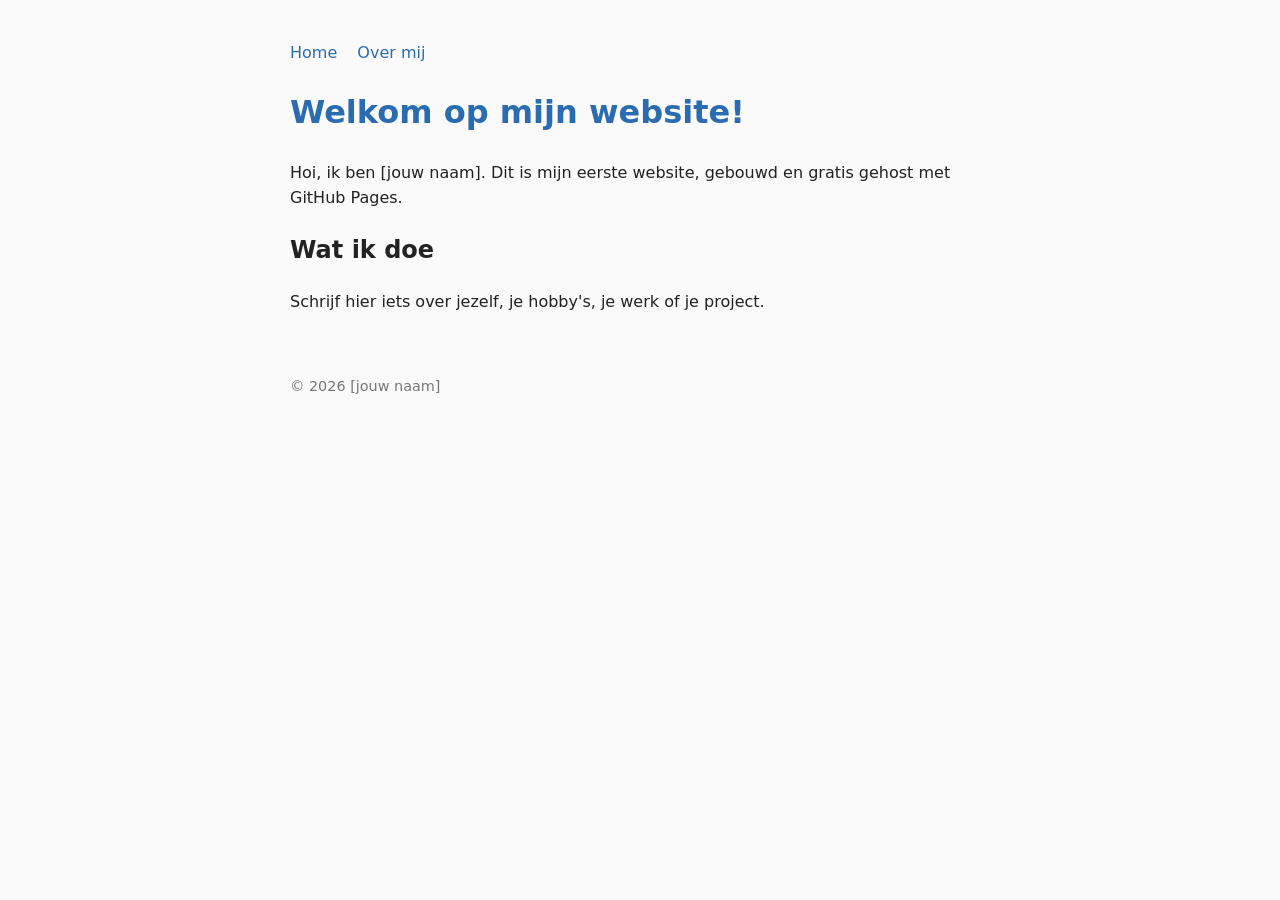
==== index.html @ e41e7743 "Add initial HTML structure for the website" ====
<!DOCTYPE html>
<html lang="nl">
<head>
  <meta charset="UTF-8">
  <meta name="viewport" content="width=device-width, initial-scale=1.0">
  <title>Mijn website</title>
  <style>
    body {
      font-family: system-ui, sans-serif;
      max-width: 700px;
      margin: 0 auto;
      padding: 40px 20px;
      line-height: 1.6;
      color: #222;
      background: #fafafa;
    }
    h1 { color: #2b6cb0; }
    nav a { margin-right: 15px; color: #2b6cb0; text-decoration: none; }
    footer { margin-top: 60px; font-size: 0.9em; color: #777; }
  </style>
</head>
<body>
  <nav>
    <a href="index.html">Home</a>
    <a href="over.html">Over mij</a>
  </nav>

  <h1>Welkom op mijn website!</h1>
  <p>Hoi, ik ben [jouw naam]. Dit is mijn eerste website, gebouwd en gratis gehost met GitHub Pages.</p>

  <h2>Wat ik doe</h2>
  <p>Schrijf hier iets over jezelf, je hobby's, je werk of je project.</p>

  <footer>&copy; 2026 [jouw naam]</footer>
</body>
</html>
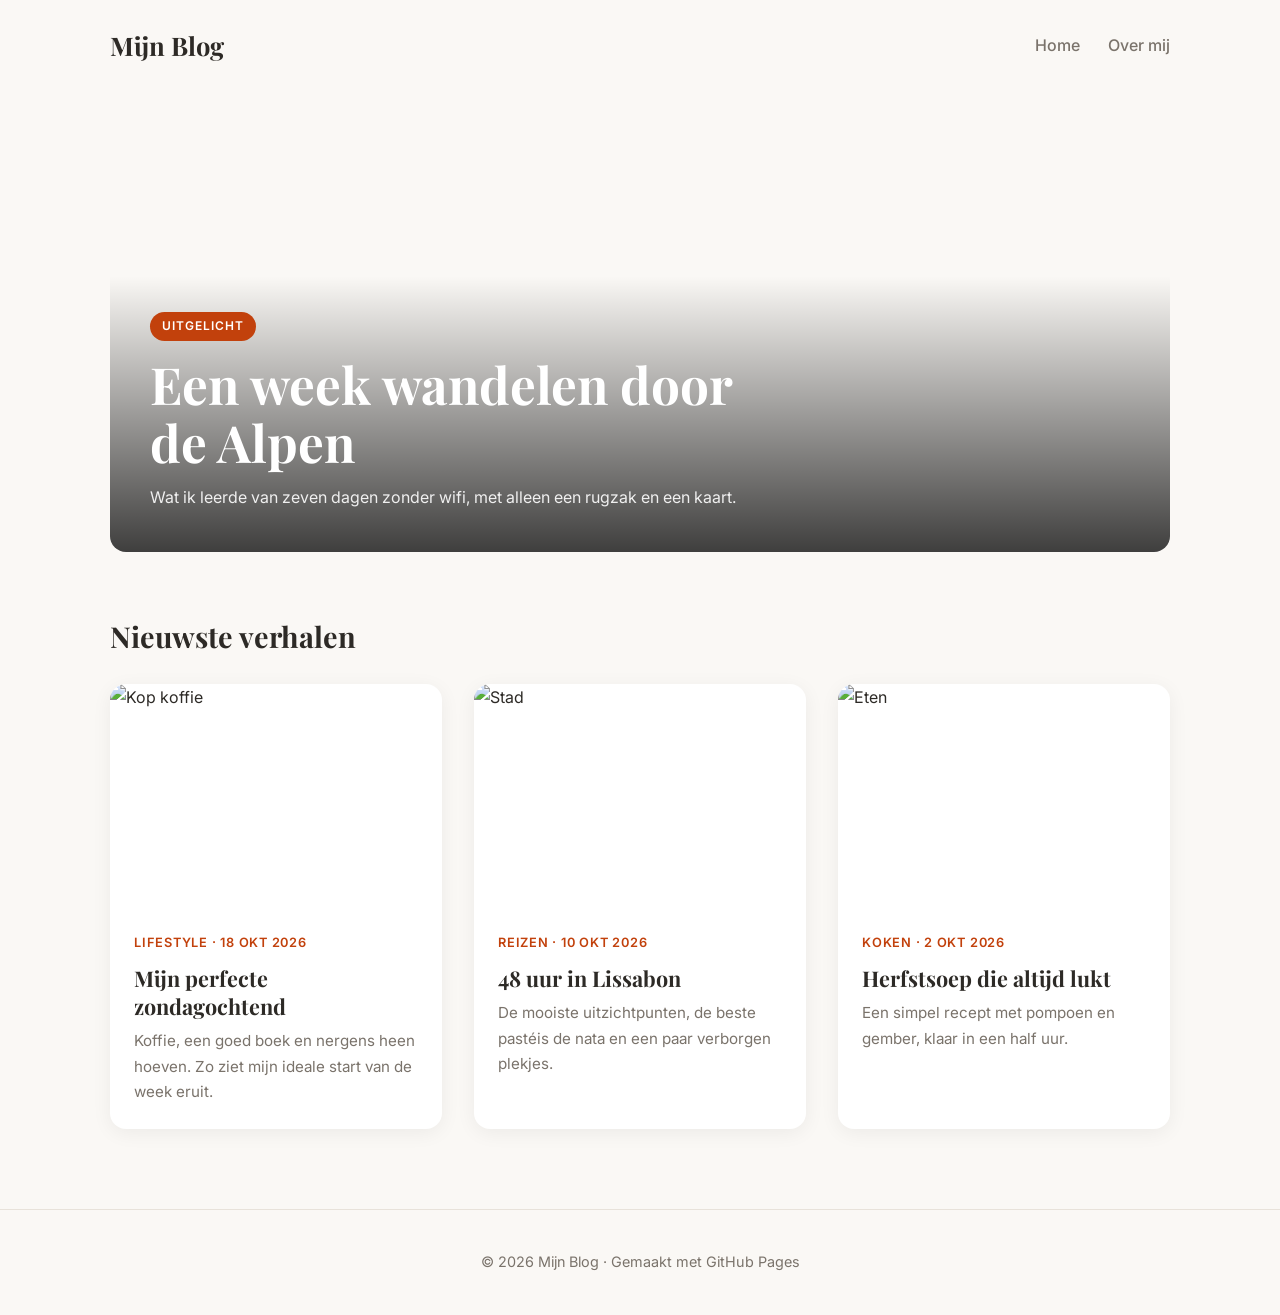
==== commit 819f471c: "Update index.html for blog layout and content" ====
--- a/index.html
+++ b/index.html
@@ -3,34 +3,64 @@
 <head>
   <meta charset="UTF-8">
   <meta name="viewport" content="width=device-width, initial-scale=1.0">
-  <title>Mijn website</title>
-  <style>
-    body {
-      font-family: system-ui, sans-serif;
-      max-width: 700px;
-      margin: 0 auto;
-      padding: 40px 20px;
-      line-height: 1.6;
-      color: #222;
-      background: #fafafa;
-    }
-    h1 { color: #2b6cb0; }
-    nav a { margin-right: 15px; color: #2b6cb0; text-decoration: none; }
-    footer { margin-top: 60px; font-size: 0.9em; color: #777; }
-  </style>
+  <title>Mijn Blog</title>
+  <link rel="preconnect" href="https://fonts.googleapis.com">
+  <link href="https://fonts.googleapis.com/css2?family=Inter:wght@400;500;600&family=Playfair+Display:wght@700&display=swap" rel="stylesheet">
+  <link rel="stylesheet" href="style.css">
 </head>
 <body>
-  <nav>
-    <a href="index.html">Home</a>
-    <a href="over.html">Over mij</a>
+
+  <nav class="nav">
+    <a href="index.html" class="logo">Mijn Blog</a>
+    <div class="nav-links">
+      <a href="index.html">Home</a>
+      <a href="over.html">Over mij</a>
+    </div>
   </nav>
 
-  <h1>Welkom op mijn website!</h1>
-  <p>Hoi, ik ben [jouw naam]. Dit is mijn eerste website, gebouwd en gratis gehost met GitHub Pages.</p>
+  <!-- Uitgelichte post -->
+  <section class="hero">
+    <a href="post-1.html" class="hero-inner" style="background-image: url('https://picsum.photos/seed/bergen/1600/900');">
+      <div class="hero-text">
+        <span class="tag">Uitgelicht</span>
+        <h1>Een week wandelen door de Alpen</h1>
+        <p>Wat ik leerde van zeven dagen zonder wifi, met alleen een rugzak en een kaart.</p>
+      </div>
+    </a>
+  </section>
 
-  <h2>Wat ik doe</h2>
-  <p>Schrijf hier iets over jezelf, je hobby's, je werk of je project.</p>
+  <h2 class="section-title">Nieuwste verhalen</h2>
 
-  <footer>&copy; 2026 [jouw naam]</footer>
+  <section class="grid">
+    <a href="post-1.html" class="card">
+      <img src="https://picsum.photos/seed/koffie/800/500" alt="Kop koffie">
+      <div class="card-body">
+        <span class="meta">Lifestyle · 18 okt 2026</span>
+        <h3>Mijn perfecte zondagochtend</h3>
+        <p>Koffie, een goed boek en nergens heen hoeven. Zo ziet mijn ideale start van de week eruit.</p>
+      </div>
+    </a>
+
+    <a href="post-1.html" class="card">
+      <img src="https://picsum.photos/seed/stad/800/500" alt="Stad">
+      <div class="card-body">
+        <span class="meta">Reizen · 10 okt 2026</span>
+        <h3>48 uur in Lissabon</h3>
+        <p>De mooiste uitzichtpunten, de beste pastéis de nata en een paar verborgen plekjes.</p>
+      </div>
+    </a>
+
+    <a href="post-1.html" class="card">
+      <img src="https://picsum.photos/seed/keuken/800/500" alt="Eten">
+      <div class="card-body">
+        <span class="meta">Koken · 2 okt 2026</span>
+        <h3>Herfstsoep die altijd lukt</h3>
+        <p>Een simpel recept met pompoen en gember, klaar in een half uur.</p>
+      </div>
+    </a>
+  </section>
+
+  <footer>© 2026 Mijn Blog · Gemaakt met GitHub Pages</footer>
+
 </body>
 </html>
--- a/style.css
+++ b/style.css
@@ -0,0 +1,59 @@
+:root {
+  --bg: #faf8f5;
+  --text: #2d2a26;
+  --muted: #7a736b;
+  --accent: #c2410c;
+  --card: #ffffff;
+  --radius: 16px;
+}
+
+* { box-sizing: border-box; margin: 0; padding: 0; }
+body { font-family: 'Inter', sans-serif; background: var(--bg); color: var(--text); line-height: 1.7; }
+a { color: inherit; text-decoration: none; }
+img { max-width: 100%; display: block; }
+
+/* Navigatie */
+.nav { display: flex; justify-content: space-between; align-items: center; max-width: 1100px; margin: 0 auto; padding: 24px 20px; }
+.logo { font-family: 'Playfair Display', serif; font-size: 1.6rem; font-weight: 700; }
+.nav-links a { margin-left: 24px; color: var(--muted); font-weight: 500; transition: color .2s; }
+.nav-links a:hover { color: var(--accent); }
+
+/* Grote uitgelichte post */
+.hero { max-width: 1100px; margin: 0 auto 60px; padding: 0 20px; }
+.hero-inner { position: relative; border-radius: var(--radius); overflow: hidden; min-height: 460px; display: flex; align-items: flex-end; background-size: cover; background-position: center; }
+.hero-inner::after { content: ''; position: absolute; inset: 0; background: linear-gradient(to top, rgba(0,0,0,.75), rgba(0,0,0,0) 60%); }
+.hero-text { position: relative; z-index: 1; padding: 40px; color: #fff; max-width: 700px; }
+.tag { display: inline-block; background: var(--accent); color: #fff; font-size: .75rem; font-weight: 600; text-transform: uppercase; letter-spacing: .08em; padding: 4px 12px; border-radius: 999px; margin-bottom: 14px; }
+.hero-text h1 { font-family: 'Playfair Display', serif; font-size: clamp(2rem, 5vw, 3.2rem); line-height: 1.15; margin-bottom: 12px; }
+.hero-text p { opacity: .9; }
+
+/* Raster met blogkaarten */
+.section-title { max-width: 1100px; margin: 0 auto 24px; padding: 0 20px; font-family: 'Playfair Display', serif; font-size: 1.8rem; }
+.grid { max-width: 1100px; margin: 0 auto 80px; padding: 0 20px; display: grid; grid-template-columns: repeat(auto-fill, minmax(300px, 1fr)); gap: 32px; }
+.card { background: var(--card); border-radius: var(--radius); overflow: hidden; box-shadow: 0 4px 20px rgba(0,0,0,.06); transition: transform .3s, box-shadow .3s; }
+.card:hover { transform: translateY(-6px); box-shadow: 0 12px 32px rgba(0,0,0,.12); }
+.card img { width: 100%; height: 220px; object-fit: cover; }
+.card-body { padding: 24px; }
+.card-body h3 { font-family: 'Playfair Display', serif; font-size: 1.35rem; line-height: 1.3; margin: 8px 0; }
+.card-body p { color: var(--muted); font-size: .95rem; }
+.meta { font-size: .8rem; color: var(--accent); font-weight: 600; text-transform: uppercase; letter-spacing: .06em; }
+
+/* Losse blogpost */
+.post-header { max-width: 760px; margin: 40px auto 32px; padding: 0 20px; text-align: center; }
+.post-header h1 { font-family: 'Playfair Display', serif; font-size: clamp(2rem, 5vw, 3rem); line-height: 1.2; margin: 12px 0; }
+.post-cover { max-width: 1100px; margin: 0 auto 48px; padding: 0 20px; }
+.post-cover img { border-radius: var(--radius); width: 100%; max-height: 520px; object-fit: cover; }
+.post-content { max-width: 700px; margin: 0 auto 80px; padding: 0 20px; font-size: 1.1rem; }
+.post-content p { margin-bottom: 1.4em; }
+.post-content h2 { font-family: 'Playfair Display', serif; margin: 1.8em 0 .6em; }
+.post-content img { border-radius: 12px; margin: 2em 0; }
+.post-content blockquote { border-left: 4px solid var(--accent); padding-left: 20px; font-style: italic; color: var(--muted); margin: 2em 0; font-size: 1.25rem; }
+.back { display: inline-block; margin-bottom: 12px; color: var(--accent); font-weight: 600; }
+
+/* Footer */
+footer { text-align: center; padding: 40px 20px; color: var(--muted); font-size: .9rem; border-top: 1px solid #e8e2da; }
+
+@media (max-width: 600px) {
+  .hero-text { padding: 24px; }
+  .nav-links a { margin-left: 14px; }
+}
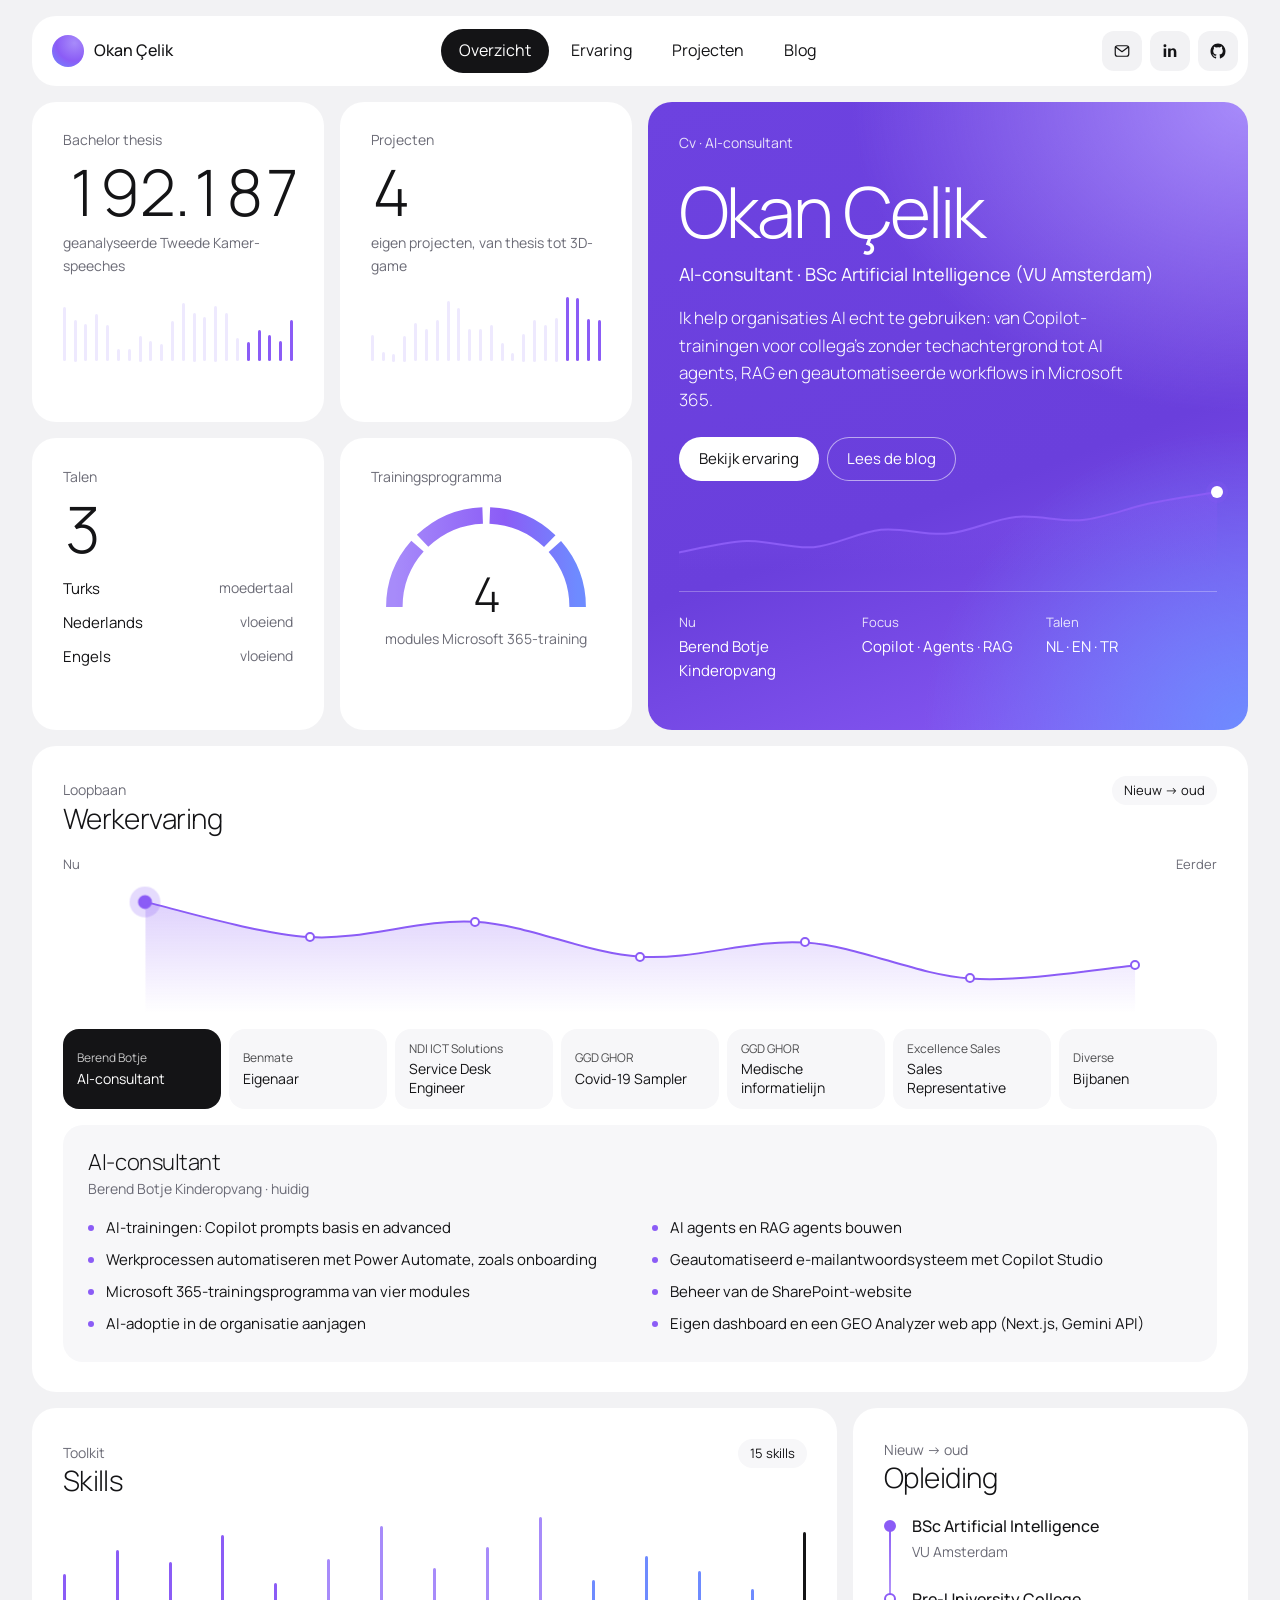
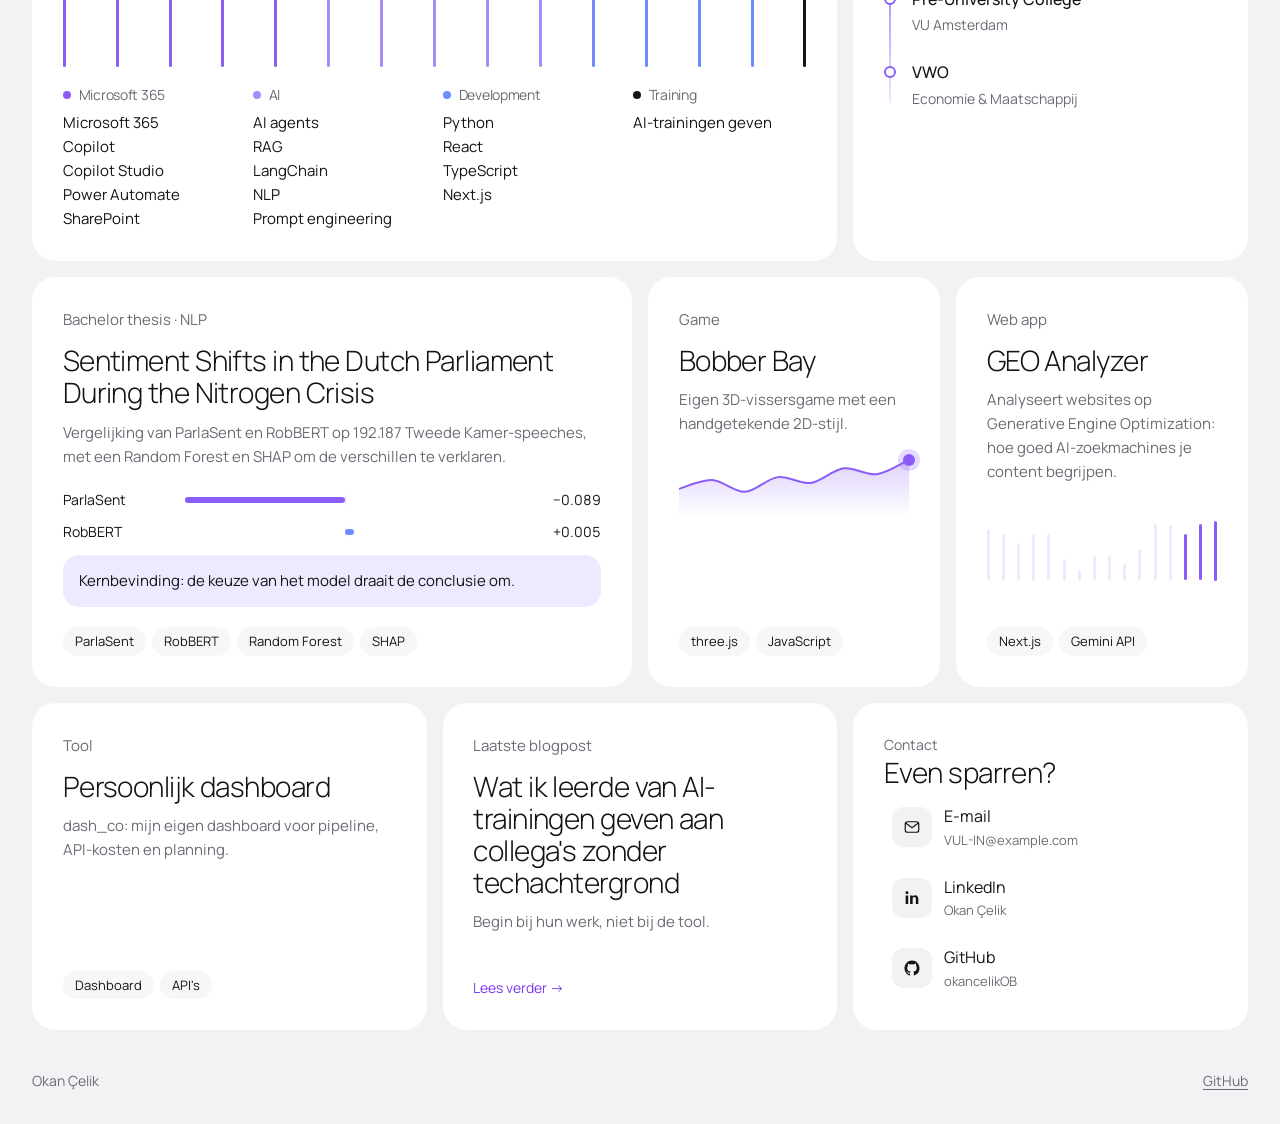
==== commit e5b3ea09: "Nieuwe cv-site met blog in dashboard-stijl Co-Authored-By: Claude Opus 5.5 <noreply@anthropic.com>" ====
--- a/index.html
+++ b/index.html
@@ -2,65 +2,307 @@
 <html lang="nl">
 <head>
   <meta charset="UTF-8">
-  <meta name="viewport" content="width=device-width, initial-scale=1.0">
-  <title>Mijn Blog</title>
+  <meta name="viewport" content="width=device-width, initial-scale=1">
+  <title>Okan Çelik · AI-consultant</title>
+  <meta name="description" content="Okan Çelik, AI-consultant en BSc Artificial Intelligence (VU Amsterdam). Cv, projecten en blog over AI in de praktijk.">
+  <link rel="icon" href="assets/favicon.svg" type="image/svg+xml">
   <link rel="preconnect" href="https://fonts.googleapis.com">
-  <link href="https://fonts.googleapis.com/css2?family=Inter:wght@400;500;600&family=Playfair+Display:wght@700&display=swap" rel="stylesheet">
+  <link rel="preconnect" href="https://fonts.gstatic.com" crossorigin>
+  <link href="https://fonts.googleapis.com/css2?family=Manrope:wght@300;400;500&display=swap" rel="stylesheet">
   <link rel="stylesheet" href="style.css">
+  <script src="script.js" defer></script>
 </head>
 <body>
-
-  <nav class="nav">
-    <a href="index.html" class="logo">Mijn Blog</a>
-    <div class="nav-links">
-      <a href="index.html">Home</a>
-      <a href="over.html">Over mij</a>
+<a class="skip-link" href="#main">Naar de inhoud</a>
+
+<div class="wrap">
+  <header class="site-header">
+    <a class="logo" href="index.html"><span class="logo-mark" aria-hidden="true"></span>Okan Çelik</a>
+    <nav class="nav" aria-label="Hoofdnavigatie">
+      <ul>
+        <li><a href="index.html" aria-current="page">Overzicht</a></li>
+        <li><a href="#ervaring">Ervaring</a></li>
+        <li><a href="#projecten">Projecten</a></li>
+        <li><a href="blog/">Blog</a></li>
+      </ul>
+    </nav>
+    <div class="icon-links">
+      <!-- VUL-IN: vervang het e-mailadres -->
+      <a class="icon-btn" href="mailto:VUL-IN@example.com" aria-label="E-mail">
+        <svg viewBox="0 0 24 24" fill="none" stroke="currentColor" stroke-width="1.6" stroke-linecap="round" stroke-linejoin="round" aria-hidden="true"><rect x="3" y="5" width="18" height="14" rx="3"/><path d="m4 7 8 6 8-6"/></svg>
+      </a>
+      <!-- VUL-IN: vervang de LinkedIn-URL -->
+      <a class="icon-btn" href="https://www.linkedin.com/in/VUL-IN" aria-label="LinkedIn">
+        <svg viewBox="0 0 24 24" fill="currentColor" aria-hidden="true"><path d="M6.94 8.5H3.56V20h3.38V8.5ZM5.25 3a1.97 1.97 0 1 0 0 3.94 1.97 1.97 0 0 0 0-3.94Zm15.19 10.3c0-3.1-1.66-4.98-4.32-4.98-1.92 0-2.78 1.06-3.26 1.8V8.5H9.5V20h3.38v-6.06c0-1.6.3-3.14 2.28-3.14 1.95 0 1.98 1.82 1.98 3.24V20h3.3v-6.7Z"/></svg>
+      </a>
+      <a class="icon-btn" href="https://github.com/okancelikOB" aria-label="GitHub">
+        <svg viewBox="0 0 24 24" fill="currentColor" aria-hidden="true"><path d="M12 2C6.48 2 2 6.58 2 12.23c0 4.52 2.87 8.35 6.84 9.7.5.1.68-.22.68-.49l-.01-1.73c-2.78.62-3.37-1.37-3.37-1.37-.46-1.18-1.11-1.5-1.11-1.5-.91-.64.07-.62.07-.62 1 .07 1.53 1.06 1.53 1.06.9 1.57 2.35 1.12 2.92.86.09-.67.35-1.12.63-1.38-2.22-.26-4.56-1.14-4.56-5.07 0-1.12.39-2.04 1.03-2.76-.1-.26-.45-1.3.1-2.71 0 0 .84-.28 2.75 1.05A9.36 9.36 0 0 1 12 6.84c.85 0 1.7.12 2.5.34 1.9-1.33 2.74-1.05 2.74-1.05.55 1.41.2 2.45.1 2.71.64.72 1.03 1.64 1.03 2.76 0 3.94-2.34 4.8-4.57 5.06.36.32.68.94.68 1.9l-.01 2.81c0 .27.18.6.69.49A10.26 10.26 0 0 0 22 12.23C22 6.58 17.52 2 12 2Z"/></svg>
+      </a>
     </div>
-  </nav>
-
-  <!-- Uitgelichte post -->
-  <section class="hero">
-    <a href="post-1.html" class="hero-inner" style="background-image: url('https://picsum.photos/seed/bergen/1600/900');">
-      <div class="hero-text">
-        <span class="tag">Uitgelicht</span>
-        <h1>Een week wandelen door de Alpen</h1>
-        <p>Wat ik leerde van zeven dagen zonder wifi, met alleen een rugzak en een kaart.</p>
-      </div>
-    </a>
-  </section>
-
-  <h2 class="section-title">Nieuwste verhalen</h2>
-
-  <section class="grid">
-    <a href="post-1.html" class="card">
-      <img src="https://picsum.photos/seed/koffie/800/500" alt="Kop koffie">
-      <div class="card-body">
-        <span class="meta">Lifestyle · 18 okt 2026</span>
-        <h3>Mijn perfecte zondagochtend</h3>
-        <p>Koffie, een goed boek en nergens heen hoeven. Zo ziet mijn ideale start van de week eruit.</p>
-      </div>
-    </a>
-
-    <a href="post-1.html" class="card">
-      <img src="https://picsum.photos/seed/stad/800/500" alt="Stad">
-      <div class="card-body">
-        <span class="meta">Reizen · 10 okt 2026</span>
-        <h3>48 uur in Lissabon</h3>
-        <p>De mooiste uitzichtpunten, de beste pastéis de nata en een paar verborgen plekjes.</p>
-      </div>
-    </a>
-
-    <a href="post-1.html" class="card">
-      <img src="https://picsum.photos/seed/keuken/800/500" alt="Eten">
-      <div class="card-body">
-        <span class="meta">Koken · 2 okt 2026</span>
-        <h3>Herfstsoep die altijd lukt</h3>
-        <p>Een simpel recept met pompoen en gember, klaar in een half uur.</p>
-      </div>
-    </a>
-  </section>
-
-  <footer>© 2026 Mijn Blog · Gemaakt met GitHub Pages</footer>
-
+  </header>
+
+  <main id="main" class="bento">
+
+    <!-- Blikvanger: groot paars paneel (staat rechts op desktop, bovenaan op mobiel) -->
+    <section class="panel panel--accent hero" aria-labelledby="naam">
+      <p class="label">Cv · AI-consultant</p>
+      <h1 id="naam">Okan Çelik</h1>
+      <p class="role">AI-consultant · BSc Artificial Intelligence (VU Amsterdam)</p>
+      <p class="intro">Ik help organisaties AI echt te gebruiken: van Copilot-trainingen voor collega's zonder techachtergrond tot AI agents, RAG en geautomatiseerde workflows in Microsoft 365.</p>
+      <div class="actions">
+        <a class="btn btn--light" href="#ervaring">Bekijk ervaring</a>
+        <a class="btn btn--ghost" href="blog/">Lees de blog</a>
+      </div>
+      <div class="curve hero-curve" data-curve="0.15,0.3,0.22,0.45,0.4,0.62,0.58,0.8,0.95" aria-hidden="true"></div>
+      <dl class="hero-facts">
+        <div><dt>Nu</dt><dd>Berend Botje Kinderopvang</dd></div>
+        <div><dt>Focus</dt><dd>Copilot · Agents · RAG</dd></div>
+        <div><dt>Talen</dt><dd>NL · EN · TR</dd></div>
+      </dl>
+    </section>
+
+    <section class="panel span-3" aria-labelledby="stat-speeches">
+      <h2 class="label" id="stat-speeches">Bachelor thesis</h2>
+      <p class="big">192.187</p>
+      <p class="sub">geanalyseerde Tweede Kamer-speeches</p>
+      <div class="bars" data-bars="22" data-seed="1" data-highlight="5" aria-hidden="true"></div>
+    </section>
+
+    <section class="panel span-3" aria-labelledby="stat-projecten">
+      <h2 class="label" id="stat-projecten">Projecten</h2>
+      <p class="big">4</p>
+      <p class="sub">eigen projecten, van thesis tot 3D-game</p>
+      <div class="bars" data-bars="22" data-seed="4" data-highlight="4" aria-hidden="true"></div>
+    </section>
+
+    <section class="panel span-3" aria-labelledby="stat-talen">
+      <h2 class="label" id="stat-talen">Talen</h2>
+      <p class="big">3</p>
+      <ul class="lang-list">
+        <li>Turks <span>moedertaal</span></li>
+        <li>Nederlands <span>vloeiend</span></li>
+        <li>Engels <span>vloeiend</span></li>
+      </ul>
+    </section>
+
+    <section class="panel span-3" aria-labelledby="stat-modules">
+      <h2 class="label" id="stat-modules">Trainingsprogramma</h2>
+      <div class="gauge" aria-hidden="true">
+        <svg viewBox="0 0 120 66">
+          <defs>
+            <linearGradient id="gauge-grad" x1="0" x2="1">
+              <stop offset="0" stop-color="#A78BFA"/>
+              <stop offset="0.6" stop-color="#8B5CF6"/>
+              <stop offset="1" stop-color="#6E8BFF"/>
+            </linearGradient>
+          </defs>
+          <!-- vier segmenten = vier modules -->
+          <path d="M10 60 A50 50 0 0 1 110 60" fill="none" stroke="url(#gauge-grad)" stroke-width="9" stroke-dasharray="36.27 4"/>
+        </svg>
+        <span class="gauge-value">4</span>
+      </div>
+      <p class="sub" style="text-align:center;margin-top:10px">modules Microsoft 365-training</p>
+    </section>
+
+    <!-- Werkervaring: van nieuw (links) naar oud (rechts), zonder jaartallen -->
+    <section class="panel span-12" id="ervaring" aria-labelledby="ervaring-titel" data-tracker>
+      <div class="panel-head">
+        <div>
+          <p class="label">Loopbaan</p>
+          <h2 class="title" id="ervaring-titel">Werkervaring</h2>
+        </div>
+        <span class="chip">Nieuw → oud</span>
+      </div>
+
+      <div class="axis" aria-hidden="true"><span>Nu</span><span>Eerder</span></div>
+      <div class="curve tracker-chart" data-curve="0.92,0.6,0.74,0.42,0.55,0.22,0.34" data-dots="all" data-spread="center"></div>
+
+      <div class="tracker-steps" role="tablist" aria-label="Rollen, van nieuw naar oud">
+        <button role="tab" id="tab-1" aria-controls="rol-1"><span class="org">Berend Botje</span><span class="role-name">AI-consultant</span></button>
+        <button role="tab" id="tab-2" aria-controls="rol-2"><span class="org">Benmate</span><span class="role-name">Eigenaar</span></button>
+        <button role="tab" id="tab-3" aria-controls="rol-3"><span class="org">NDI ICT Solutions</span><span class="role-name">Service Desk Engineer</span></button>
+        <button role="tab" id="tab-4" aria-controls="rol-4"><span class="org">GGD GHOR</span><span class="role-name">Covid-19 Sampler</span></button>
+        <button role="tab" id="tab-5" aria-controls="rol-5"><span class="org">GGD GHOR</span><span class="role-name">Medische informatielijn</span></button>
+        <button role="tab" id="tab-6" aria-controls="rol-6"><span class="org">Excellence Sales</span><span class="role-name">Sales Representative</span></button>
+        <button role="tab" id="tab-7" aria-controls="rol-7"><span class="org">Diverse</span><span class="role-name">Bijbanen</span></button>
+      </div>
+
+      <div class="tracker-detail" role="tabpanel" id="rol-1" aria-labelledby="tab-1">
+        <h3>AI-consultant</h3>
+        <p class="label">Berend Botje Kinderopvang · huidig</p>
+        <ul>
+          <li>AI-trainingen: Copilot prompts basis en advanced</li>
+          <li>AI agents en RAG agents bouwen</li>
+          <li>Werkprocessen automatiseren met Power Automate, zoals onboarding</li>
+          <li>Geautomatiseerd e-mailantwoordsysteem met Copilot Studio</li>
+          <li>Microsoft 365-trainingsprogramma van vier modules</li>
+          <li>Beheer van de SharePoint-website</li>
+          <li>AI-adoptie in de organisatie aanjagen</li>
+          <li>Eigen dashboard en een GEO Analyzer web app (Next.js, Gemini API)</li>
+        </ul>
+      </div>
+      <div class="tracker-detail" role="tabpanel" id="rol-2" aria-labelledby="tab-2">
+        <h3>Eigenaar</h3>
+        <p class="label">Benmate AI Automation</p>
+        <ul>
+          <li>AI-gedreven procesautomatisering voor klanten</li>
+          <li>Website gebouwd in React, TypeScript en Vite</li>
+          <li>AI agents met LangChain en directe API's</li>
+        </ul>
+      </div>
+      <div class="tracker-detail" role="tabpanel" id="rol-3" aria-labelledby="tab-3">
+        <h3>Skilled Service Desk Engineer</h3>
+        <p class="label">NDI ICT Solutions</p>
+        <ul>
+          <li>Complexe hardware- en softwareproblemen oplossen</li>
+          <li>Remote en on-site support</li>
+          <li>Systeemupdates en netwerkverbeteringen</li>
+          <li>Incident management</li>
+          <li>Onboarding en coaching van nieuwe collega's</li>
+          <li>Interne e-learnings over AI</li>
+        </ul>
+      </div>
+      <div class="tracker-detail" role="tabpanel" id="rol-4" aria-labelledby="tab-4">
+        <h3>Covid-19 Sampler</h3>
+        <p class="label">GGD GHOR</p>
+        <ul>
+          <li>Afnemen van Covid-19-tests op de testlocatie</li>
+        </ul>
+      </div>
+      <div class="tracker-detail" role="tabpanel" id="rol-5" aria-labelledby="tab-5">
+        <h3>Medewerker medische informatielijn</h3>
+        <p class="label">GGD GHOR</p>
+        <ul>
+          <li>Telefonisch vragen van burgers beantwoorden</li>
+        </ul>
+      </div>
+      <div class="tracker-detail" role="tabpanel" id="rol-6" aria-labelledby="tab-6">
+        <h3>Sales Representative</h3>
+        <p class="label">Excellence Sales</p>
+        <ul>
+          <li>Directe verkoop en klantgesprekken</li>
+        </ul>
+      </div>
+      <div class="tracker-detail" role="tabpanel" id="rol-7" aria-labelledby="tab-7">
+        <h3>Eerdere bijbanen</h3>
+        <p class="label">Retail en logistiek</p>
+        <ul>
+          <li>Diverse bijbanen in retail en logistiek</li>
+        </ul>
+      </div>
+    </section>
+
+    <section class="panel span-8" aria-labelledby="skills-titel">
+      <div class="panel-head">
+        <div>
+          <p class="label">Toolkit</p>
+          <h2 class="title" id="skills-titel">Skills</h2>
+        </div>
+        <span class="chip">15 skills</span>
+      </div>
+      <!-- Elk streepje is één skill, gekleurd per groep. De hoogte is decoratief. -->
+      <div class="bars skill-chart" aria-hidden="true">
+        <span data-g="1" style="--h:62%"></span><span data-g="1" style="--h:78%"></span><span data-g="1" style="--h:70%"></span><span data-g="1" style="--h:88%"></span><span data-g="1" style="--h:56%"></span>
+        <span data-g="2" style="--h:72%"></span><span data-g="2" style="--h:94%"></span><span data-g="2" style="--h:66%"></span><span data-g="2" style="--h:80%"></span><span data-g="2" style="--h:100%"></span>
+        <span data-g="3" style="--h:58%"></span><span data-g="3" style="--h:74%"></span><span data-g="3" style="--h:64%"></span><span data-g="3" style="--h:52%"></span>
+        <span data-g="4" style="--h:90%"></span>
+      </div>
+      <div class="skill-groups">
+        <div>
+          <h3 style="--c:var(--violet)">Microsoft 365</h3>
+          <ul><li>Microsoft 365</li><li>Copilot</li><li>Copilot Studio</li><li>Power Automate</li><li>SharePoint</li></ul>
+        </div>
+        <div>
+          <h3 style="--c:var(--lavender)">AI</h3>
+          <ul><li>AI agents</li><li>RAG</li><li>LangChain</li><li>NLP</li><li>Prompt engineering</li></ul>
+        </div>
+        <div>
+          <h3 style="--c:var(--blue)">Development</h3>
+          <ul><li>Python</li><li>React</li><li>TypeScript</li><li>Next.js</li></ul>
+        </div>
+        <div>
+          <h3 style="--c:var(--ink)">Training</h3>
+          <ul><li>AI-trainingen geven</li></ul>
+        </div>
+      </div>
+    </section>
+
+    <section class="panel span-4" aria-labelledby="opleiding-titel">
+      <div class="panel-head">
+        <div>
+          <p class="label">Nieuw → oud</p>
+          <h2 class="title" id="opleiding-titel">Opleiding</h2>
+        </div>
+      </div>
+      <ol class="steps">
+        <li><strong>BSc Artificial Intelligence</strong><span class="sub">VU Amsterdam</span></li>
+        <li><strong>Pre-University College</strong><span class="sub">VU Amsterdam</span></li>
+        <li><strong>VWO</strong><span class="sub">Economie &amp; Maatschappij</span></li>
+      </ol>
+    </section>
+
+    <!-- Projecten -->
+    <section class="panel span-6 project" id="projecten" aria-labelledby="p-thesis">
+      <p class="label">Bachelor thesis · NLP</p>
+      <h2 class="title" id="p-thesis">Sentiment Shifts in the Dutch Parliament During the Nitrogen Crisis</h2>
+      <p>Vergelijking van ParlaSent en RobBERT op 192.187 Tweede Kamer-speeches, met een Random Forest en SHAP om de verschillen te verklaren.</p>
+      <div class="diverge" role="img" aria-label="Sentimentverschuiving per model: ParlaSent min 0,089, RobBERT plus 0,005">
+        <div class="diverge-row"><span>ParlaSent</span><div class="diverge-track"><span class="diverge-bar neg" style="width:44.5%"></span></div><span class="val">−0.089</span></div>
+        <div class="diverge-row"><span>RobBERT</span><div class="diverge-track"><span class="diverge-bar pos" style="width:2.5%"></span></div><span class="val">+0.005</span></div>
+      </div>
+      <p class="key-finding">Kernbevinding: de keuze van het model draait de conclusie om.</p>
+      <div class="chips"><span class="chip">ParlaSent</span><span class="chip">RobBERT</span><span class="chip">Random Forest</span><span class="chip">SHAP</span></div>
+    </section>
+
+    <section class="panel span-3 project" aria-labelledby="p-bobber">
+      <p class="label">Game</p>
+      <h2 class="title" id="p-bobber">Bobber Bay</h2>
+      <p>Eigen 3D-vissersgame met een handgetekende 2D-stijl.</p>
+      <div class="curve" style="height:70px" data-curve="0.4,0.55,0.35,0.6,0.5,0.75,0.65,0.9" aria-hidden="true"></div>
+      <div class="chips"><span class="chip">three.js</span><span class="chip">JavaScript</span></div>
+    </section>
+
+    <section class="panel span-3 project" aria-labelledby="p-geo">
+      <p class="label">Web app</p>
+      <h2 class="title" id="p-geo">GEO Analyzer</h2>
+      <p>Analyseert websites op Generative Engine Optimization: hoe goed AI-zoekmachines je content begrijpen.</p>
+      <div class="bars" data-bars="16" data-seed="7" data-highlight="3" aria-hidden="true"></div>
+      <div class="chips"><span class="chip">Next.js</span><span class="chip">Gemini API</span></div>
+    </section>
+
+    <section class="panel span-4 half project" aria-labelledby="p-dash">
+      <p class="label">Tool</p>
+      <h2 class="title" id="p-dash">Persoonlijk dashboard</h2>
+      <p>dash_co: mijn eigen dashboard voor pipeline, API-kosten en planning.</p>
+      <div class="chips"><span class="chip">Dashboard</span><span class="chip">API's</span></div>
+    </section>
+
+    <!-- Laatste blogpost: werk deze kaart bij als je een nieuwe post plaatst -->
+    <article class="panel span-4 half card-link">
+      <p class="label">Laatste blogpost</p>
+      <h2 class="title"><a href="blog/posts/wat-ik-leerde-van-ai-trainingen.html">Wat ik leerde van AI-trainingen geven aan collega's zonder techachtergrond</a></h2>
+      <p>Begin bij hun werk, niet bij de tool.</p>
+      <span class="more" aria-hidden="true">Lees verder →</span>
+    </article>
+
+    <section class="panel span-4" aria-labelledby="contact-titel">
+      <p class="label">Contact</p>
+      <h2 class="title" id="contact-titel">Even sparren?</h2>
+      <ul class="contact-list">
+        <!-- VUL-IN: e-mailadres -->
+        <li><a href="mailto:VUL-IN@example.com"><span class="icon-btn" aria-hidden="true"><svg viewBox="0 0 24 24" fill="none" stroke="currentColor" stroke-width="1.6" stroke-linecap="round" stroke-linejoin="round"><rect x="3" y="5" width="18" height="14" rx="3"/><path d="m4 7 8 6 8-6"/></svg></span><span>E-mail<small>VUL-IN@example.com</small></span></a></li>
+        <!-- VUL-IN: LinkedIn-URL -->
+        <li><a href="https://www.linkedin.com/in/VUL-IN"><span class="icon-btn" aria-hidden="true"><svg viewBox="0 0 24 24" fill="currentColor"><path d="M6.94 8.5H3.56V20h3.38V8.5ZM5.25 3a1.97 1.97 0 1 0 0 3.94 1.97 1.97 0 0 0 0-3.94Zm15.19 10.3c0-3.1-1.66-4.98-4.32-4.98-1.92 0-2.78 1.06-3.26 1.8V8.5H9.5V20h3.38v-6.06c0-1.6.3-3.14 2.28-3.14 1.95 0 1.98 1.82 1.98 3.24V20h3.3v-6.7Z"/></svg></span><span>LinkedIn<small>Okan Çelik</small></span></a></li>
+        <li><a href="https://github.com/okancelikOB"><span class="icon-btn" aria-hidden="true"><svg viewBox="0 0 24 24" fill="currentColor"><path d="M12 2C6.48 2 2 6.58 2 12.23c0 4.52 2.87 8.35 6.84 9.7.5.1.68-.22.68-.49l-.01-1.73c-2.78.62-3.37-1.37-3.37-1.37-.46-1.18-1.11-1.5-1.11-1.5-.91-.64.07-.62.07-.62 1 .07 1.53 1.06 1.53 1.06.9 1.57 2.35 1.12 2.92.86.09-.67.35-1.12.63-1.38-2.22-.26-4.56-1.14-4.56-5.07 0-1.12.39-2.04 1.03-2.76-.1-.26-.45-1.3.1-2.71 0 0 .84-.28 2.75 1.05A9.36 9.36 0 0 1 12 6.84c.85 0 1.7.12 2.5.34 1.9-1.33 2.74-1.05 2.74-1.05.55 1.41.2 2.45.1 2.71.64.72 1.03 1.64 1.03 2.76 0 3.94-2.34 4.8-4.57 5.06.36.32.68.94.68 1.9l-.01 2.81c0 .27.18.6.69.49A10.26 10.26 0 0 0 22 12.23C22 6.58 17.52 2 12 2Z"/></svg></span><span>GitHub<small>okancelikOB</small></span></a></li>
+      </ul>
+    </section>
+
+  </main>
+
+  <footer class="site-footer">
+    <span>Okan Çelik</span>
+    <a href="https://github.com/okancelikOB">GitHub</a>
+  </footer>
+</div>
 </body>
 </html>
--- a/style.css
+++ b/style.css
@@ -1,59 +1,557 @@
+/* ==========================================================================
+   Okan Çelik — cv & blog
+   Lichte dashboard-stijl: grijze achtergrond, witte panelen, paars accent.
+   ========================================================================== */
+
 :root {
-  --bg: #faf8f5;
-  --text: #2d2a26;
-  --muted: #7a736b;
-  --accent: #c2410c;
-  --card: #ffffff;
-  --radius: 16px;
-}
-
-* { box-sizing: border-box; margin: 0; padding: 0; }
-body { font-family: 'Inter', sans-serif; background: var(--bg); color: var(--text); line-height: 1.7; }
-a { color: inherit; text-decoration: none; }
-img { max-width: 100%; display: block; }
-
-/* Navigatie */
-.nav { display: flex; justify-content: space-between; align-items: center; max-width: 1100px; margin: 0 auto; padding: 24px 20px; }
-.logo { font-family: 'Playfair Display', serif; font-size: 1.6rem; font-weight: 700; }
-.nav-links a { margin-left: 24px; color: var(--muted); font-weight: 500; transition: color .2s; }
-.nav-links a:hover { color: var(--accent); }
-
-/* Grote uitgelichte post */
-.hero { max-width: 1100px; margin: 0 auto 60px; padding: 0 20px; }
-.hero-inner { position: relative; border-radius: var(--radius); overflow: hidden; min-height: 460px; display: flex; align-items: flex-end; background-size: cover; background-position: center; }
-.hero-inner::after { content: ''; position: absolute; inset: 0; background: linear-gradient(to top, rgba(0,0,0,.75), rgba(0,0,0,0) 60%); }
-.hero-text { position: relative; z-index: 1; padding: 40px; color: #fff; max-width: 700px; }
-.tag { display: inline-block; background: var(--accent); color: #fff; font-size: .75rem; font-weight: 600; text-transform: uppercase; letter-spacing: .08em; padding: 4px 12px; border-radius: 999px; margin-bottom: 14px; }
-.hero-text h1 { font-family: 'Playfair Display', serif; font-size: clamp(2rem, 5vw, 3.2rem); line-height: 1.15; margin-bottom: 12px; }
-.hero-text p { opacity: .9; }
-
-/* Raster met blogkaarten */
-.section-title { max-width: 1100px; margin: 0 auto 24px; padding: 0 20px; font-family: 'Playfair Display', serif; font-size: 1.8rem; }
-.grid { max-width: 1100px; margin: 0 auto 80px; padding: 0 20px; display: grid; grid-template-columns: repeat(auto-fill, minmax(300px, 1fr)); gap: 32px; }
-.card { background: var(--card); border-radius: var(--radius); overflow: hidden; box-shadow: 0 4px 20px rgba(0,0,0,.06); transition: transform .3s, box-shadow .3s; }
-.card:hover { transform: translateY(-6px); box-shadow: 0 12px 32px rgba(0,0,0,.12); }
-.card img { width: 100%; height: 220px; object-fit: cover; }
-.card-body { padding: 24px; }
-.card-body h3 { font-family: 'Playfair Display', serif; font-size: 1.35rem; line-height: 1.3; margin: 8px 0; }
-.card-body p { color: var(--muted); font-size: .95rem; }
-.meta { font-size: .8rem; color: var(--accent); font-weight: 600; text-transform: uppercase; letter-spacing: .06em; }
-
-/* Losse blogpost */
-.post-header { max-width: 760px; margin: 40px auto 32px; padding: 0 20px; text-align: center; }
-.post-header h1 { font-family: 'Playfair Display', serif; font-size: clamp(2rem, 5vw, 3rem); line-height: 1.2; margin: 12px 0; }
-.post-cover { max-width: 1100px; margin: 0 auto 48px; padding: 0 20px; }
-.post-cover img { border-radius: var(--radius); width: 100%; max-height: 520px; object-fit: cover; }
-.post-content { max-width: 700px; margin: 0 auto 80px; padding: 0 20px; font-size: 1.1rem; }
-.post-content p { margin-bottom: 1.4em; }
-.post-content h2 { font-family: 'Playfair Display', serif; margin: 1.8em 0 .6em; }
-.post-content img { border-radius: 12px; margin: 2em 0; }
-.post-content blockquote { border-left: 4px solid var(--accent); padding-left: 20px; font-style: italic; color: var(--muted); margin: 2em 0; font-size: 1.25rem; }
-.back { display: inline-block; margin-bottom: 12px; color: var(--accent); font-weight: 600; }
-
-/* Footer */
-footer { text-align: center; padding: 40px 20px; color: var(--muted); font-size: .9rem; border-top: 1px solid #e8e2da; }
-
-@media (max-width: 600px) {
-  .hero-text { padding: 24px; }
-  .nav-links a { margin-left: 14px; }
-}
+  --bg: #F2F2F4;
+  --panel: #FFFFFF;
+  --panel-soft: #F7F7F9;
+  --line: #E9E9EE;
+  --ink: #141416;
+  --muted: #6B6B76;
+  --lavender: #A78BFA;
+  --violet: #8B5CF6;
+  --blue: #6E8BFF;
+  --violet-deep: #6D42E0;
+  --link: #7C3AED;
+  --tint: #EEE9FE;
+  --radius: 24px;
+  --radius-sm: 16px;
+  --gap: 16px;
+  --font: "Manrope", system-ui, -apple-system, "Segoe UI", sans-serif;
+}
+
+*,
+*::before,
+*::after { box-sizing: border-box; }
+
+html { scroll-behavior: smooth; }
+
+body {
+  margin: 0;
+  background: var(--bg);
+  color: var(--ink);
+  font-family: var(--font);
+  font-size: 16px;
+  font-weight: 400;
+  line-height: 1.6;
+  -webkit-font-smoothing: antialiased;
+}
+
+img, svg { max-width: 100%; display: block; }
+
+h1, h2, h3 { margin: 0; font-weight: 400; line-height: 1.15; letter-spacing: -0.02em; }
+p { margin: 0; }
+ul, ol { margin: 0; padding: 0; list-style: none; }
+
+a { color: var(--link); text-underline-offset: 3px; }
+
+:focus-visible {
+  outline: 2px solid var(--link);
+  outline-offset: 3px;
+  border-radius: 8px;
+}
+
+.skip-link {
+  position: absolute;
+  left: 16px;
+  top: -100px;
+  z-index: 10;
+  padding: 10px 16px;
+  background: var(--ink);
+  color: #fff;
+  border-radius: 999px;
+  text-decoration: none;
+}
+.skip-link:focus { top: 16px; }
+
+.visually-hidden {
+  position: absolute !important;
+  width: 1px; height: 1px;
+  overflow: hidden;
+  clip: rect(0 0 0 0);
+  white-space: nowrap;
+}
+
+.wrap {
+  max-width: 1280px;
+  margin: 0 auto;
+  padding-inline: clamp(16px, 3vw, 32px);
+}
+
+/* ---------- Navigatie ---------- */
+
+.site-header {
+  display: grid;
+  grid-template-columns: auto 1fr auto;
+  grid-template-areas: "logo nav icons";
+  align-items: center;
+  gap: 16px;
+  margin-block: 16px;
+  padding: 10px 10px 10px 20px;
+  background: var(--panel);
+  border-radius: var(--radius);
+}
+
+.logo {
+  grid-area: logo;
+  display: flex;
+  align-items: center;
+  gap: 10px;
+  color: var(--ink);
+  font-weight: 500;
+  text-decoration: none;
+  white-space: nowrap;
+}
+.logo-mark {
+  width: 32px;
+  height: 32px;
+  border-radius: 50%;
+  background: radial-gradient(circle at 70% 25%, var(--lavender), var(--violet) 55%, var(--blue));
+}
+
+.nav { grid-area: nav; justify-self: center; overflow-x: auto; scrollbar-width: none; }
+.nav::-webkit-scrollbar { display: none; }
+.nav ul { display: flex; gap: 4px; padding: 3px; }
+.nav a {
+  display: block;
+  padding: 9px 18px;
+  border-radius: 999px;
+  color: var(--ink);
+  text-decoration: none;
+  white-space: nowrap;
+}
+.nav a:hover { background: var(--panel-soft); }
+.nav a[aria-current="page"] { background: var(--ink); color: #fff; }
+
+.icon-links { grid-area: icons; display: flex; gap: 8px; }
+.icon-btn {
+  display: grid;
+  place-items: center;
+  width: 40px;
+  height: 40px;
+  border-radius: 12px;
+  background: var(--bg);
+  color: var(--ink);
+}
+.icon-btn:hover { background: var(--tint); color: var(--link); }
+.icon-btn svg { width: 18px; height: 18px; }
+
+/* ---------- Bento-grid & panelen ---------- */
+
+.bento {
+  display: grid;
+  grid-template-columns: repeat(12, minmax(0, 1fr));
+  gap: var(--gap);
+}
+
+.panel {
+  background: var(--panel);
+  border-radius: var(--radius);
+  padding: clamp(20px, 2.4vw, 32px);
+  min-width: 0;
+}
+
+.span-3 { grid-column: span 3; }
+.span-4 { grid-column: span 4; }
+.span-5 { grid-column: span 5; }
+.span-6 { grid-column: span 6; }
+.span-7 { grid-column: span 7; }
+.span-8 { grid-column: span 8; }
+.span-12 { grid-column: span 12; }
+
+.panel-head {
+  display: flex;
+  justify-content: space-between;
+  align-items: baseline;
+  gap: 12px;
+  margin-bottom: 20px;
+}
+
+.label { font-size: 14px; color: var(--muted); font-weight: 400; letter-spacing: 0; }
+.title { font-size: clamp(22px, 2.2vw, 28px); font-weight: 300; }
+.big {
+  font-size: clamp(44px, 5vw, 64px);
+  font-weight: 300;
+  line-height: 1;
+  letter-spacing: -0.04em;
+  margin-block: 12px 8px;
+  font-variant-numeric: tabular-nums;
+}
+.sub { font-size: 14px; color: var(--muted); }
+
+.chip {
+  display: inline-flex;
+  align-items: center;
+  gap: 6px;
+  padding: 4px 12px;
+  border-radius: 999px;
+  background: var(--panel-soft);
+  font-size: 13px;
+  color: var(--ink);
+}
+.chips { display: flex; flex-wrap: wrap; gap: 6px; }
+
+/* ---------- Groot paars paneel ---------- */
+
+.panel--accent {
+  position: relative;
+  overflow: hidden;
+  display: flex;
+  flex-direction: column;
+  color: #fff;
+  background:
+    radial-gradient(120% 90% at 100% 0%, var(--lavender) 0%, rgba(167, 139, 250, 0) 55%),
+    radial-gradient(90% 80% at 100% 100%, var(--blue) 0%, rgba(110, 139, 255, 0) 60%),
+    linear-gradient(160deg, var(--violet-deep) 0%, #6A3FDC 60%, var(--violet) 100%);
+}
+.panel--accent .label { color: #fff; opacity: 0.85; }
+.panel--accent :focus-visible { outline-color: #fff; }
+
+.hero { grid-column: 7 / span 6; grid-row: 1 / span 2; min-height: 460px; }
+.hero h1 {
+  font-size: clamp(44px, 5.5vw, 76px);
+  font-weight: 300;
+  letter-spacing: -0.04em;
+  margin-block: 16px 8px;
+}
+.hero .role { font-size: 18px; font-weight: 400; }
+.hero .intro { max-width: 46ch; margin-top: 16px; font-weight: 300; font-size: 17px; }
+
+.hero-curve { position: relative; height: 90px; margin-block: auto 0; color: #fff; padding-top: 24px; }
+
+.hero-facts {
+  display: grid;
+  grid-template-columns: repeat(3, minmax(0, 1fr));
+  gap: 12px;
+  margin-top: 20px;
+  padding-top: 20px;
+  border-top: 1px solid rgba(255, 255, 255, 0.28);
+}
+.hero-facts dt { font-size: 13px; opacity: 0.85; }
+.hero-facts dd { margin: 2px 0 0; font-size: 15px; }
+
+.actions { display: flex; flex-wrap: wrap; gap: 8px; margin-top: 24px; }
+.btn {
+  display: inline-flex;
+  align-items: center;
+  gap: 8px;
+  padding: 10px 20px;
+  border-radius: 999px;
+  font-size: 15px;
+  text-decoration: none;
+  white-space: nowrap;
+}
+.btn--light { background: #fff; color: var(--ink); }
+.btn--ghost { color: #fff; box-shadow: inset 0 0 0 1px rgba(255, 255, 255, 0.55); }
+.btn--ghost:hover { background: rgba(255, 255, 255, 0.12); }
+.btn--dark { background: var(--ink); color: #fff; }
+
+/* ---------- Grafieken ---------- */
+
+/* Dunne verticale streepjes (gevuld door script.js of handmatig) */
+.bars {
+  display: flex;
+  align-items: flex-end;
+  justify-content: space-between;
+  gap: 4px;
+  height: 64px;
+  margin-top: 20px;
+}
+.bars span {
+  width: 3px;
+  height: var(--h, 50%);
+  border-radius: 3px;
+  background: var(--tint);
+  transform-origin: bottom;
+}
+.bars span.is-hi { background: var(--violet); }
+
+/* Vloeiende curve met verloop eronder */
+.curve { position: relative; color: var(--violet); }
+.curve svg { position: absolute; inset: 0; width: 100%; height: 100%; overflow: visible; }
+.curve-line { fill: none; stroke: currentColor; stroke-width: 2; vector-effect: non-scaling-stroke; }
+.curve-dot {
+  position: absolute;
+  width: 12px;
+  height: 12px;
+  border-radius: 50%;
+  background: currentColor;
+  box-shadow: 0 0 0 5px color-mix(in srgb, currentColor 22%, transparent);
+  transform: translate(-50%, -50%);
+}
+.hero-curve .curve-dot { background: #fff; }
+
+/* Halve-cirkelmeter */
+.gauge { position: relative; max-width: 220px; margin: 12px auto 0; }
+.gauge svg { width: 100%; height: auto; }
+.gauge-value {
+  position: absolute;
+  inset: auto 0 0;
+  text-align: center;
+  font-size: 48px;
+  font-weight: 300;
+  line-height: 1;
+  letter-spacing: -0.04em;
+}
+
+/* Talen */
+.lang-list { display: grid; gap: 10px; margin-top: 16px; }
+.lang-list li { display: flex; justify-content: space-between; gap: 8px; font-size: 15px; }
+.lang-list span { color: var(--muted); font-size: 14px; }
+
+/* ---------- Werkervaring (tracker) ---------- */
+
+.tracker-chart { height: 130px; margin-bottom: 16px; }
+.tracker-chart .curve-dot {
+  width: 10px;
+  height: 10px;
+  background: #fff;
+  border: 2px solid var(--violet);
+  box-shadow: none;
+  transition: transform 0.2s;
+}
+.tracker-chart .curve-dot.is-active {
+  background: var(--violet);
+  box-shadow: 0 0 0 6px color-mix(in srgb, var(--violet) 22%, transparent);
+  transform: translate(-50%, -50%) scale(1.4);
+}
+
+.axis { display: flex; justify-content: space-between; font-size: 13px; color: var(--muted); margin-bottom: 8px; }
+
+.tracker-steps {
+  display: grid;
+  grid-template-columns: repeat(7, minmax(0, 1fr));
+  gap: 8px;
+}
+.tracker-steps button {
+  font: inherit;
+  text-align: left;
+  padding: 12px 14px;
+  border: 0;
+  border-radius: var(--radius-sm);
+  background: var(--panel-soft);
+  color: var(--ink);
+  cursor: pointer;
+  line-height: 1.3;
+}
+.tracker-steps button:hover { background: var(--tint); }
+.tracker-steps button[aria-selected="true"] { background: var(--ink); color: #fff; }
+.tracker-steps .org { display: block; font-size: 12px; opacity: 0.75; margin-bottom: 4px; }
+.tracker-steps .role-name { display: block; font-size: 14px; }
+
+.tracker-detail {
+  margin-top: 16px;
+  padding: clamp(18px, 2vw, 28px);
+  border-radius: 20px;
+  background: var(--panel-soft);
+}
+.tracker-detail + .tracker-detail { margin-top: 8px; }
+.tracker-detail h3 { font-size: 22px; font-weight: 300; }
+.tracker-detail .label { margin-top: 2px; }
+.tracker-detail ul { display: grid; grid-template-columns: repeat(2, minmax(0, 1fr)); gap: 8px 24px; margin-top: 16px; }
+.tracker-detail li { position: relative; padding-left: 18px; font-size: 15px; }
+.tracker-detail li::before {
+  content: "";
+  position: absolute;
+  left: 0;
+  top: 0.6em;
+  width: 6px;
+  height: 6px;
+  border-radius: 50%;
+  background: var(--violet);
+}
+
+/* Zonder JS: geen knoppen, alle rollen onder elkaar */
+html:not(.js) .tracker-steps,
+html:not(.js) .tracker-chart,
+html:not(.js) .axis { display: none; }
+
+/* ---------- Skills ---------- */
+
+.skill-chart { height: 150px; margin-top: 8px; }
+.skill-chart span { width: 3px; }
+.skill-chart span[data-g="1"] { background: var(--violet); }
+.skill-chart span[data-g="2"] { background: var(--lavender); }
+.skill-chart span[data-g="3"] { background: var(--blue); }
+.skill-chart span[data-g="4"] { background: var(--ink); }
+
+.skill-groups { display: grid; grid-template-columns: repeat(4, minmax(0, 1fr)); gap: 16px; margin-top: 20px; }
+.skill-groups h3 { display: flex; align-items: center; gap: 8px; font-size: 14px; color: var(--muted); margin-bottom: 8px; }
+.skill-groups h3::before { content: ""; width: 8px; height: 8px; border-radius: 50%; background: var(--c); }
+.skill-groups li { font-size: 15px; }
+
+/* ---------- Opleiding ---------- */
+
+.steps { position: relative; display: grid; gap: 22px; margin-top: 8px; }
+.steps::before {
+  content: "";
+  position: absolute;
+  left: 5px;
+  top: 8px;
+  bottom: 8px;
+  width: 2px;
+  background: linear-gradient(var(--violet), var(--tint));
+}
+.steps li { position: relative; padding-left: 28px; }
+.steps li::before {
+  content: "";
+  position: absolute;
+  left: 0;
+  top: 6px;
+  width: 12px;
+  height: 12px;
+  border-radius: 50%;
+  background: #fff;
+  border: 2px solid var(--violet);
+}
+.steps li:first-child::before { background: var(--violet); }
+.steps strong { display: block; font-weight: 500; }
+
+/* ---------- Projecten ---------- */
+
+.project { display: flex; flex-direction: column; gap: 12px; }
+.project p { color: var(--muted); font-size: 15px; }
+.project .chips { margin-top: auto; padding-top: 8px; }
+
+.diverge { margin-top: 8px; }
+.diverge-row { display: grid; grid-template-columns: 90px 1fr 64px; align-items: center; gap: 12px; font-size: 14px; }
+.diverge-row + .diverge-row { margin-top: 10px; }
+.diverge-track {
+  position: relative;
+  height: 10px;
+  background: linear-gradient(var(--line), var(--line)) center / 1px 100% no-repeat;
+}
+.diverge-bar { position: absolute; top: 2px; height: 6px; border-radius: 6px; background: var(--violet); }
+.diverge-bar.neg { right: 50%; }
+.diverge-bar.pos { left: 50%; background: var(--blue); }
+.diverge-row .val { text-align: right; font-variant-numeric: tabular-nums; }
+.diverge .sub { margin-top: 10px; }
+
+.key-finding {
+  padding: 14px 16px;
+  border-radius: var(--radius-sm);
+  background: var(--tint);
+  color: var(--ink) !important;
+}
+
+/* Klikbaar paneel (blog-kaarten) */
+.card-link { position: relative; display: flex; flex-direction: column; gap: 12px; transition: background 0.2s; }
+.card-link:hover { background: #FCFBFF; }
+.card-link h2 a, .card-link h3 a { color: var(--ink); text-decoration: none; }
+.card-link h2 a::after, .card-link h3 a::after { content: ""; position: absolute; inset: 0; border-radius: var(--radius); }
+.card-link :focus-visible { outline: none; }
+.card-link:has(a:focus-visible) { outline: 2px solid var(--link); outline-offset: 3px; }
+.card-link p { color: var(--muted); font-size: 15px; }
+.more { margin-top: auto; padding-top: 8px; font-size: 14px; color: var(--link); }
+
+/* Contact */
+.contact-list { display: grid; gap: 8px; margin-top: 8px; }
+.contact-list a {
+  display: flex;
+  align-items: center;
+  gap: 12px;
+  padding: 8px;
+  border-radius: var(--radius-sm);
+  color: var(--ink);
+  text-decoration: none;
+}
+.contact-list a:hover { background: var(--panel-soft); }
+.contact-list .icon-btn { flex: none; }
+.contact-list small { display: block; color: var(--muted); font-size: 13px; }
+
+/* ---------- Blog ---------- */
+
+.blog-hero { min-height: 260px; justify-content: flex-end; }
+.blog-hero h1 { font-size: clamp(40px, 5vw, 64px); font-weight: 300; letter-spacing: -0.04em; margin-block: 8px; }
+.blog-hero p { max-width: 50ch; font-weight: 300; }
+
+.article {
+  max-width: 780px;
+  margin: 0 auto;
+  padding: clamp(24px, 5vw, 64px);
+}
+.back { display: inline-block; font-size: 14px; color: var(--muted); text-decoration: none; margin-bottom: 24px; }
+.back:hover { color: var(--link); }
+.article h1 { font-size: clamp(32px, 4.5vw, 52px); font-weight: 300; letter-spacing: -0.035em; margin-block: 16px; }
+.article .lead { font-size: 19px; font-weight: 300; color: var(--muted); }
+.prose { margin-top: 32px; font-size: 17px; }
+.prose > * + * { margin-top: 1.1em; }
+.prose h2 { font-size: 24px; font-weight: 400; margin-top: 1.8em; }
+.prose ul, .prose ol { padding-left: 1.3em; list-style: disc; }
+.prose ol { list-style: decimal; }
+.prose li + li { margin-top: 0.4em; }
+.prose blockquote {
+  margin-inline: 0;
+  padding: 16px 20px;
+  border-radius: var(--radius-sm);
+  background: var(--tint);
+}
+.prose img { border-radius: var(--radius-sm); }
+
+/* ---------- Footer ---------- */
+
+.site-footer {
+  display: flex;
+  flex-wrap: wrap;
+  justify-content: space-between;
+  gap: 8px;
+  padding-block: 32px;
+  font-size: 14px;
+  color: var(--muted);
+}
+.site-footer a { color: var(--muted); }
+
+main { padding-bottom: 8px; }
+
+/* ---------- Animatie (alleen als de gebruiker het toestaat) ---------- */
+
+@media (prefers-reduced-motion: no-preference) {
+  .bars span { animation: grow 0.8s cubic-bezier(0.2, 0.7, 0.2, 1) both; animation-delay: calc(var(--i, 0) * 18ms); }
+  .curve svg { animation: reveal 1.2s cubic-bezier(0.3, 0.6, 0.2, 1) both; }
+  .curve-dot { animation: fade 0.4s ease-out 0.9s both; }
+}
+@media (prefers-reduced-motion: reduce) {
+  html { scroll-behavior: auto; }
+  *, *::before, *::after { transition: none !important; }
+}
+@keyframes grow { from { transform: scaleY(0); } }
+@keyframes reveal { from { clip-path: inset(0 100% 0 0); } to { clip-path: inset(0 0 0 0); } }
+@keyframes fade { from { opacity: 0; } }
+
+/* ---------- Responsive ---------- */
+
+@media (max-width: 1024px) {
+  .bento { grid-template-columns: repeat(6, minmax(0, 1fr)); }
+  .span-3 { grid-column: span 3; }
+  .span-4, .span-5, .span-6, .span-7, .span-8, .span-12 { grid-column: span 6; }
+  .span-4.half { grid-column: span 3; }
+  .hero { grid-column: 1 / -1; grid-row: auto; min-height: 0; }
+  .tracker-steps { grid-template-columns: repeat(4, minmax(0, 1fr)); }
+  .skill-groups { grid-template-columns: repeat(2, minmax(0, 1fr)); }
+}
+
+@media (max-width: 720px) {
+  .site-header {
+    grid-template-columns: 1fr auto;
+    grid-template-areas: "logo icons" "nav nav";
+    padding: 10px;
+  }
+  .nav { justify-self: stretch; }
+  .nav ul { justify-content: space-between; }
+  .nav ul { gap: 0; }
+  .nav a { padding: 8px 10px; font-size: 15px; }
+  .logo { padding-left: 6px; }
+}
+
+@media (max-width: 640px) {
+  .bento { grid-template-columns: minmax(0, 1fr); }
+  .bento > * { grid-column: 1 / -1 !important; }
+  .hero-facts { grid-template-columns: 1fr; }
+  .tracker-chart { height: 90px; }
+  .tracker-steps { grid-template-columns: minmax(0, 1fr); }
+  .tracker-detail ul { grid-template-columns: 1fr; }
+  .skill-groups { grid-template-columns: 1fr 1fr; }
+  .diverge-row { grid-template-columns: 76px 1fr 56px; }
+}
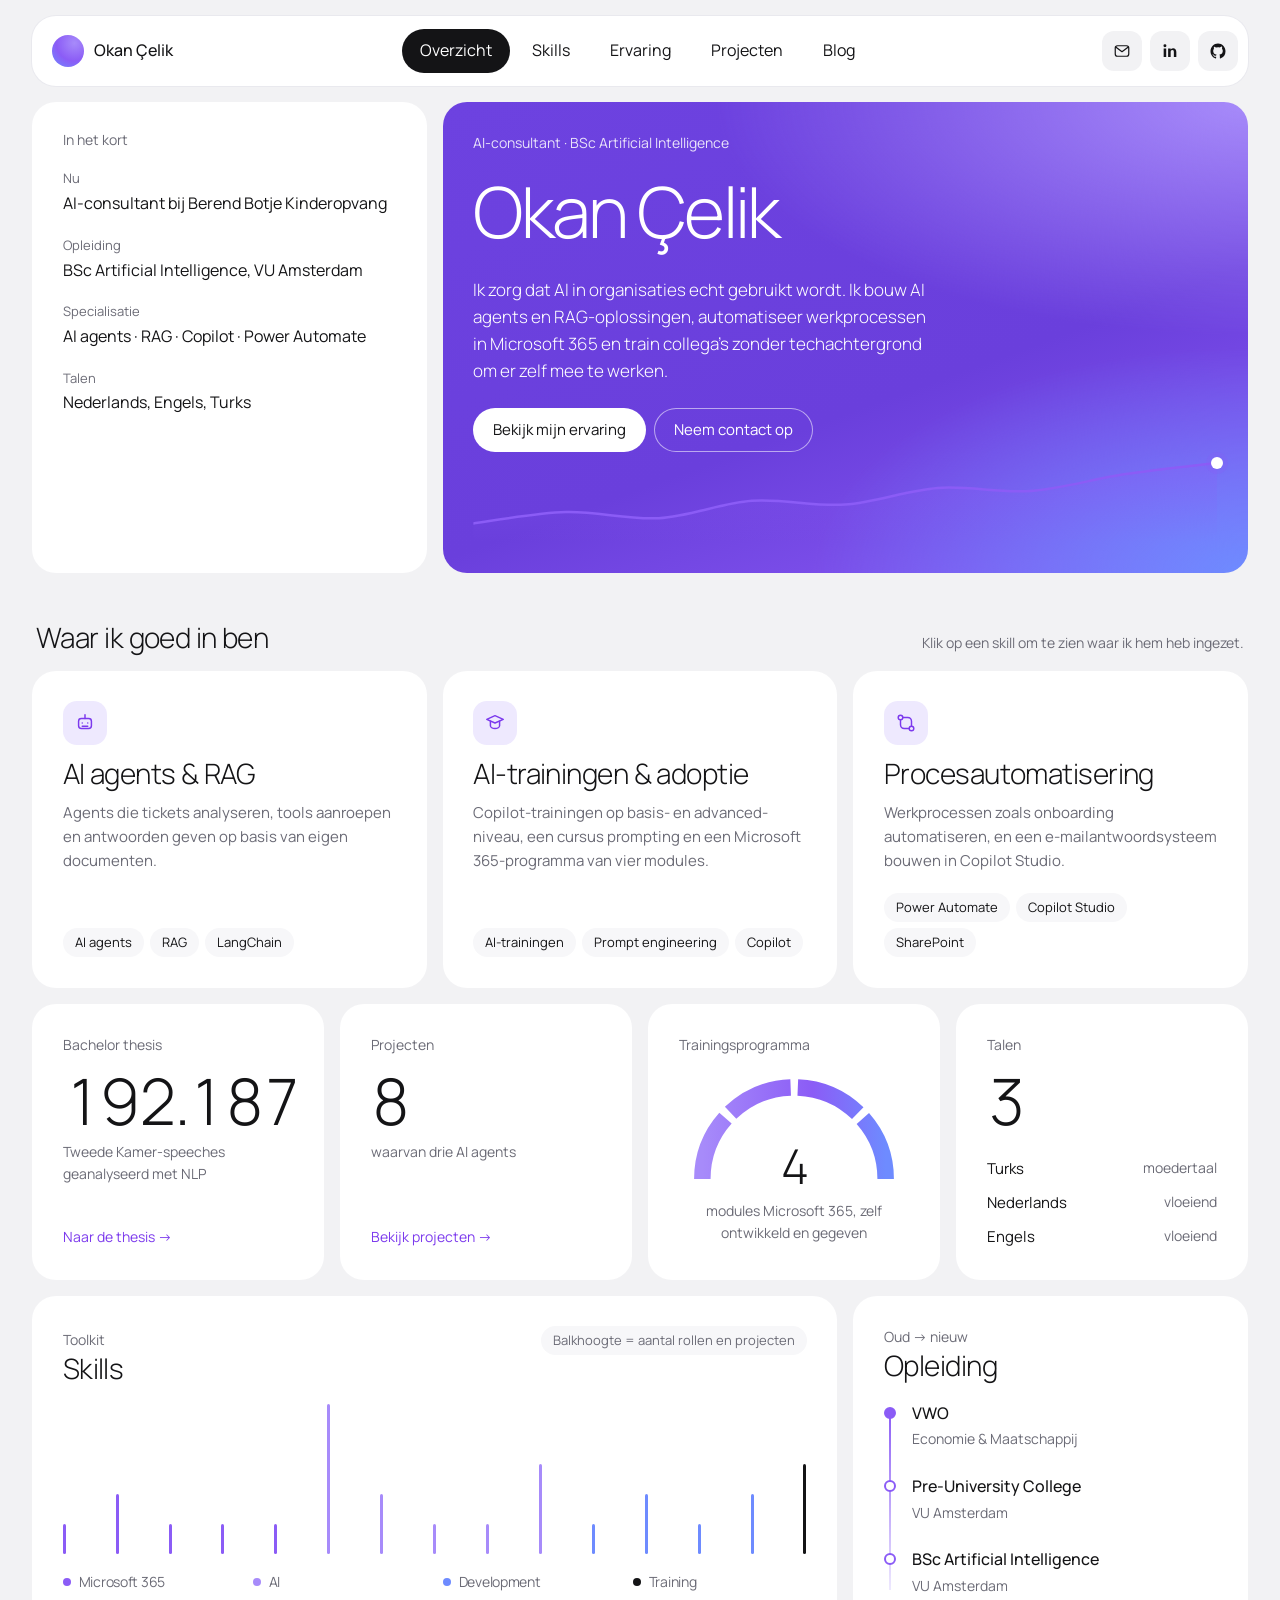
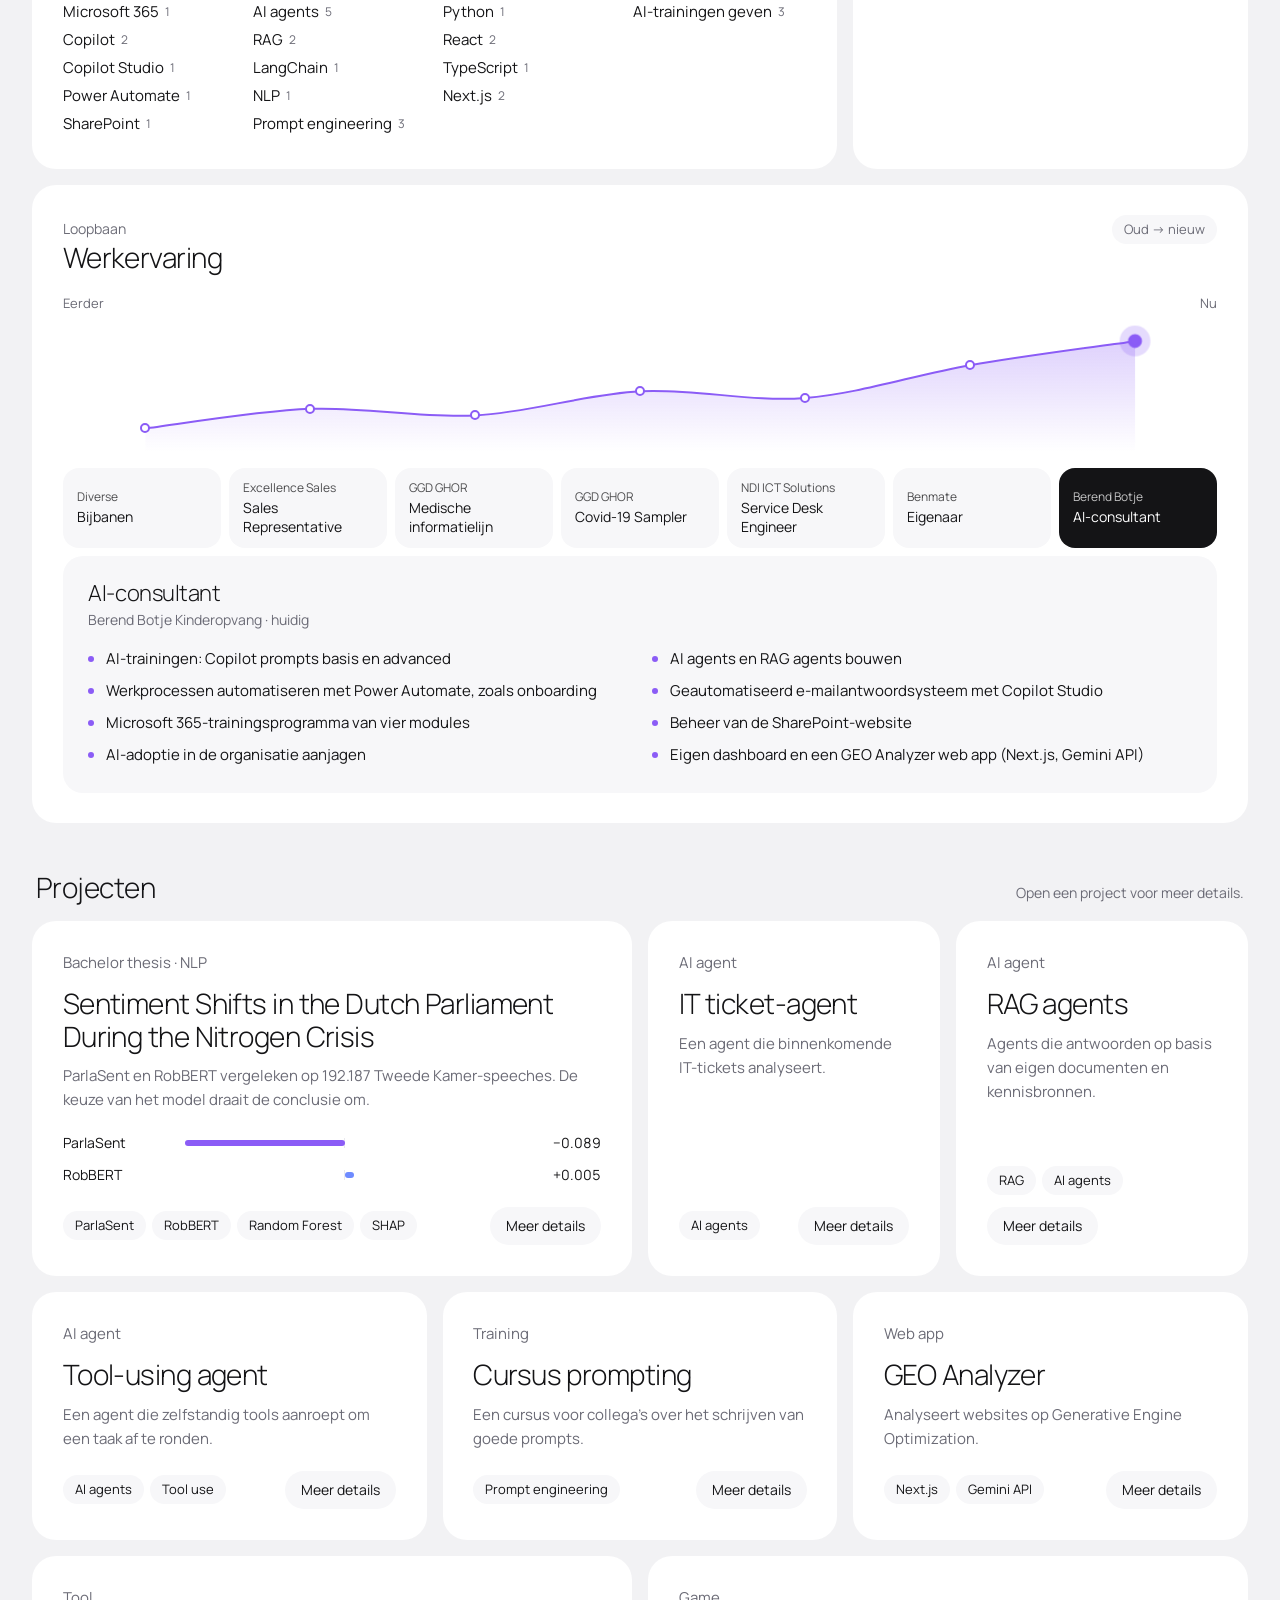
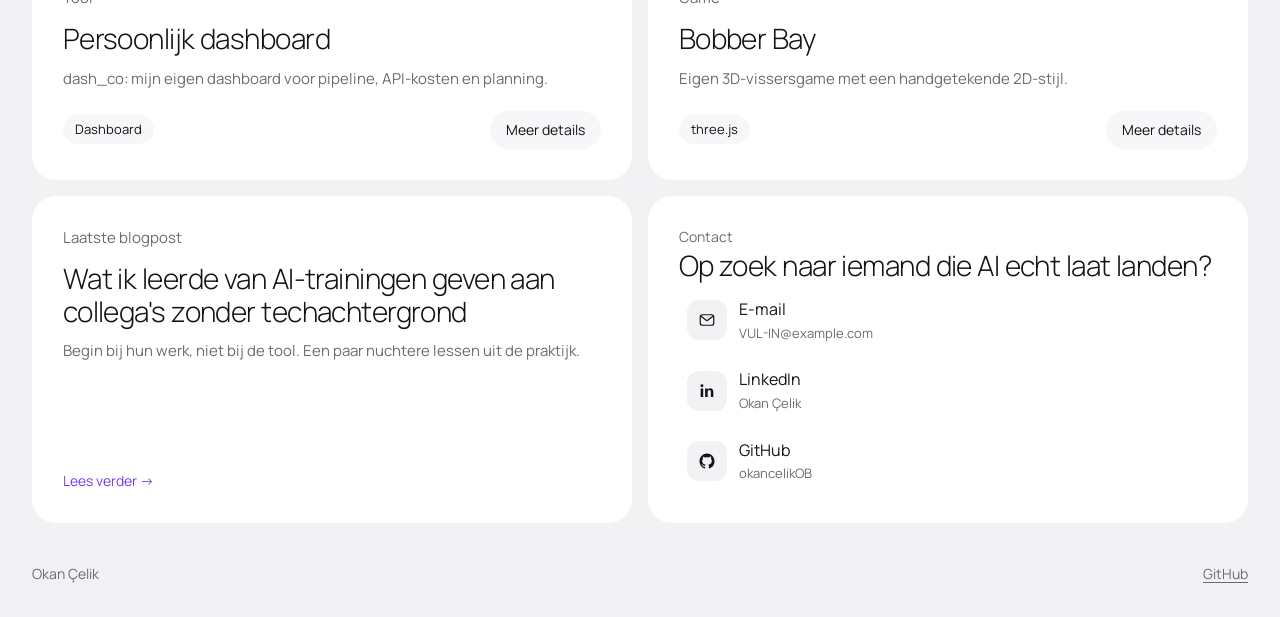
==== commit 341748f8: "Herindeling voor recruiters: skill-filter, uitklapbare projecten, meelopende nav Werkervaring en opl" ====
--- a/index.html
+++ b/index.html
@@ -4,7 +4,7 @@
   <meta charset="UTF-8">
   <meta name="viewport" content="width=device-width, initial-scale=1">
   <title>Okan Çelik · AI-consultant</title>
-  <meta name="description" content="Okan Çelik, AI-consultant en BSc Artificial Intelligence (VU Amsterdam). Cv, projecten en blog over AI in de praktijk.">
+  <meta name="description" content="Okan Çelik, AI-consultant en BSc Artificial Intelligence (VU Amsterdam). Ervaring met AI agents, RAG, Copilot-trainingen en procesautomatisering.">
   <link rel="icon" href="assets/favicon.svg" type="image/svg+xml">
   <link rel="preconnect" href="https://fonts.googleapis.com">
   <link rel="preconnect" href="https://fonts.gstatic.com" crossorigin>
@@ -15,14 +15,22 @@
 <body>
 <a class="skip-link" href="#main">Naar de inhoud</a>
 
+<!--
+  SKILL-FILTER
+  Elk blok met data-skills="..." doet mee aan het filter. Gebruik deze sleutels:
+  m365 copilot copilot-studio power-automate sharepoint agents rag langchain
+  python nlp react typescript nextjs prompt training
+-->
+
 <div class="wrap">
   <header class="site-header">
     <a class="logo" href="index.html"><span class="logo-mark" aria-hidden="true"></span>Okan Çelik</a>
     <nav class="nav" aria-label="Hoofdnavigatie">
       <ul>
-        <li><a href="index.html" aria-current="page">Overzicht</a></li>
-        <li><a href="#ervaring">Ervaring</a></li>
-        <li><a href="#projecten">Projecten</a></li>
+        <li><a href="index.html#overzicht" aria-current="true">Overzicht</a></li>
+        <li><a href="index.html#skills">Skills</a></li>
+        <li><a href="index.html#ervaring">Ervaring</a></li>
+        <li><a href="index.html#projecten">Projecten</a></li>
         <li><a href="blog/">Blog</a></li>
       </ul>
     </nav>
@@ -41,93 +49,259 @@
     </div>
   </header>
 
-  <main id="main" class="bento">
-
-    <!-- Blikvanger: groot paars paneel (staat rechts op desktop, bovenaan op mobiel) -->
-    <section class="panel panel--accent hero" aria-labelledby="naam">
-      <p class="label">Cv · AI-consultant</p>
-      <h1 id="naam">Okan Çelik</h1>
-      <p class="role">AI-consultant · BSc Artificial Intelligence (VU Amsterdam)</p>
-      <p class="intro">Ik help organisaties AI echt te gebruiken: van Copilot-trainingen voor collega's zonder techachtergrond tot AI agents, RAG en geautomatiseerde workflows in Microsoft 365.</p>
-      <div class="actions">
-        <a class="btn btn--light" href="#ervaring">Bekijk ervaring</a>
-        <a class="btn btn--ghost" href="blog/">Lees de blog</a>
-      </div>
-      <div class="curve hero-curve" data-curve="0.15,0.3,0.22,0.45,0.4,0.62,0.58,0.8,0.95" aria-hidden="true"></div>
-      <dl class="hero-facts">
-        <div><dt>Nu</dt><dd>Berend Botje Kinderopvang</dd></div>
-        <div><dt>Focus</dt><dd>Copilot · Agents · RAG</dd></div>
-        <div><dt>Talen</dt><dd>NL · EN · TR</dd></div>
-      </dl>
-    </section>
-
-    <section class="panel span-3" aria-labelledby="stat-speeches">
-      <h2 class="label" id="stat-speeches">Bachelor thesis</h2>
-      <p class="big">192.187</p>
-      <p class="sub">geanalyseerde Tweede Kamer-speeches</p>
-      <div class="bars" data-bars="22" data-seed="1" data-highlight="5" aria-hidden="true"></div>
-    </section>
-
-    <section class="panel span-3" aria-labelledby="stat-projecten">
-      <h2 class="label" id="stat-projecten">Projecten</h2>
-      <p class="big">4</p>
-      <p class="sub">eigen projecten, van thesis tot 3D-game</p>
-      <div class="bars" data-bars="22" data-seed="4" data-highlight="4" aria-hidden="true"></div>
-    </section>
-
-    <section class="panel span-3" aria-labelledby="stat-talen">
-      <h2 class="label" id="stat-talen">Talen</h2>
-      <p class="big">3</p>
-      <ul class="lang-list">
-        <li>Turks <span>moedertaal</span></li>
-        <li>Nederlands <span>vloeiend</span></li>
-        <li>Engels <span>vloeiend</span></li>
-      </ul>
-    </section>
-
-    <section class="panel span-3" aria-labelledby="stat-modules">
-      <h2 class="label" id="stat-modules">Trainingsprogramma</h2>
-      <div class="gauge" aria-hidden="true">
-        <svg viewBox="0 0 120 66">
-          <defs>
-            <linearGradient id="gauge-grad" x1="0" x2="1">
-              <stop offset="0" stop-color="#A78BFA"/>
-              <stop offset="0.6" stop-color="#8B5CF6"/>
-              <stop offset="1" stop-color="#6E8BFF"/>
-            </linearGradient>
-          </defs>
-          <!-- vier segmenten = vier modules -->
-          <path d="M10 60 A50 50 0 0 1 110 60" fill="none" stroke="url(#gauge-grad)" stroke-width="9" stroke-dasharray="36.27 4"/>
-        </svg>
-        <span class="gauge-value">4</span>
-      </div>
-      <p class="sub" style="text-align:center;margin-top:10px">modules Microsoft 365-training</p>
-    </section>
-
-    <!-- Werkervaring: van nieuw (links) naar oud (rechts), zonder jaartallen -->
-    <section class="panel span-12" id="ervaring" aria-labelledby="ervaring-titel" data-tracker>
+  <main id="main">
+
+    <!-- 1. Wie ben je? -->
+    <section class="bento section" id="overzicht" aria-label="Introductie">
+      <div class="panel panel--accent hero">
+        <p class="label">AI-consultant · BSc Artificial Intelligence</p>
+        <h1>Okan Çelik</h1>
+        <p class="intro">Ik zorg dat AI in organisaties echt gebruikt wordt. Ik bouw AI agents en RAG-oplossingen, automatiseer werkprocessen in Microsoft 365 en train collega's zonder techachtergrond om er zelf mee te werken.</p>
+        <div class="actions">
+          <a class="btn btn--light" href="#ervaring">Bekijk mijn ervaring</a>
+          <a class="btn btn--ghost" href="#contact">Neem contact op</a>
+        </div>
+        <div class="curve hero-curve" data-curve="0.15,0.3,0.22,0.45,0.4,0.62,0.58,0.8,0.95" aria-hidden="true"></div>
+      </div>
+
+      <div class="panel facts">
+        <h2 class="label">In het kort</h2>
+        <dl>
+          <div><dt>Nu</dt><dd>AI-consultant bij Berend Botje Kinderopvang</dd></div>
+          <div><dt>Opleiding</dt><dd>BSc Artificial Intelligence, VU Amsterdam</dd></div>
+          <div><dt>Specialisatie</dt><dd>AI agents · RAG · Copilot · Power Automate</dd></div>
+          <div><dt>Talen</dt><dd>Nederlands, Engels, Turks</dd></div>
+        </dl>
+      </div>
+    </section>
+
+    <!-- 2. Waar ben je goed in? -->
+    <section class="section" aria-labelledby="sterktes-titel">
+      <div class="section-head">
+        <h2 class="title" id="sterktes-titel">Waar ik goed in ben</h2>
+        <p class="sub">Klik op een skill om te zien waar ik hem heb ingezet.</p>
+      </div>
+      <div class="bento">
+        <article class="panel span-4 strength" data-skills="agents rag langchain python">
+          <span class="strength-icon" aria-hidden="true">
+            <svg viewBox="0 0 24 24" fill="none" stroke="currentColor" stroke-width="1.6" stroke-linecap="round" stroke-linejoin="round"><rect x="5" y="7" width="14" height="11" rx="3"/><path d="M12 3v4M9 12h.01M15 12h.01M9 15.5h6"/></svg>
+          </span>
+          <h3 class="title">AI agents &amp; RAG</h3>
+          <p>Agents die tickets analyseren, tools aanroepen en antwoorden geven op basis van eigen documenten.</p>
+          <div class="chips">
+            <button class="chip" data-skill="agents">AI agents</button>
+            <button class="chip" data-skill="rag">RAG</button>
+            <button class="chip" data-skill="langchain">LangChain</button>
+          </div>
+        </article>
+        <article class="panel span-4 strength" data-skills="training prompt copilot m365">
+          <span class="strength-icon" aria-hidden="true">
+            <svg viewBox="0 0 24 24" fill="none" stroke="currentColor" stroke-width="1.6" stroke-linecap="round" stroke-linejoin="round"><path d="M3 8l9-4 9 4-9 4-9-4Z"/><path d="M7 10v5c0 1.5 2.2 3 5 3s5-1.5 5-3v-5"/></svg>
+          </span>
+          <h3 class="title">AI-trainingen &amp; adoptie</h3>
+          <p>Copilot-trainingen op basis- en advanced-niveau, een cursus prompting en een Microsoft 365-programma van vier modules.</p>
+          <div class="chips">
+            <button class="chip" data-skill="training">AI-trainingen</button>
+            <button class="chip" data-skill="prompt">Prompt engineering</button>
+            <button class="chip" data-skill="copilot">Copilot</button>
+          </div>
+        </article>
+        <article class="panel span-4 strength" data-skills="power-automate copilot-studio sharepoint m365">
+          <span class="strength-icon" aria-hidden="true">
+            <svg viewBox="0 0 24 24" fill="none" stroke="currentColor" stroke-width="1.6" stroke-linecap="round" stroke-linejoin="round"><circle cx="6" cy="6" r="2.5"/><circle cx="18" cy="18" r="2.5"/><path d="M8.5 6H14a4 4 0 0 1 4 4v5.5M6 8.5V14a4 4 0 0 0 4 4h5.5"/></svg>
+          </span>
+          <h3 class="title">Procesautomatisering</h3>
+          <p>Werkprocessen zoals onboarding automatiseren, en een e-mailantwoordsysteem bouwen in Copilot Studio.</p>
+          <div class="chips">
+            <button class="chip" data-skill="power-automate">Power Automate</button>
+            <button class="chip" data-skill="copilot-studio">Copilot Studio</button>
+            <button class="chip" data-skill="sharepoint">SharePoint</button>
+          </div>
+        </article>
+      </div>
+    </section>
+
+    <!-- 3. Bewijs in cijfers -->
+    <section class="section bento" aria-label="In cijfers">
+      <a class="panel span-3 stat" href="#p-thesis-card">
+        <span class="label">Bachelor thesis</span>
+        <span class="big">192.187</span>
+        <span class="sub">Tweede Kamer-speeches geanalyseerd met NLP</span>
+        <span class="more">Naar de thesis →</span>
+      </a>
+      <a class="panel span-3 stat" href="#projecten">
+        <span class="label">Projecten</span>
+        <span class="big">8</span>
+        <span class="sub">waarvan drie AI agents</span>
+        <span class="more">Bekijk projecten →</span>
+      </a>
+      <div class="panel span-3 stat">
+        <span class="label">Trainingsprogramma</span>
+        <div class="gauge" aria-hidden="true">
+          <svg viewBox="0 0 120 66">
+            <defs>
+              <linearGradient id="gauge-grad" x1="0" x2="1">
+                <stop offset="0" stop-color="#A78BFA"/>
+                <stop offset="0.6" stop-color="#8B5CF6"/>
+                <stop offset="1" stop-color="#6E8BFF"/>
+              </linearGradient>
+            </defs>
+            <path d="M10 60 A50 50 0 0 1 110 60" fill="none" stroke="url(#gauge-grad)" stroke-width="9" stroke-dasharray="36.27 4"/>
+          </svg>
+          <span class="gauge-value">4</span>
+        </div>
+        <span class="sub center">modules Microsoft 365, zelf ontwikkeld en gegeven</span>
+      </div>
+      <div class="panel span-3 stat">
+        <span class="label">Talen</span>
+        <span class="big">3</span>
+        <ul class="lang-list">
+          <li>Turks <span>moedertaal</span></li>
+          <li>Nederlands <span>vloeiend</span></li>
+          <li>Engels <span>vloeiend</span></li>
+        </ul>
+      </div>
+    </section>
+
+    <!-- 4. Skills (cross-filter) + opleiding -->
+    <section class="section bento" id="skills" aria-label="Skills en opleiding">
+      <div class="panel span-8">
+        <div class="panel-head">
+          <div>
+            <p class="label">Toolkit</p>
+            <h2 class="title">Skills</h2>
+          </div>
+          <span class="chip chip--static">Balkhoogte = aantal rollen en projecten</span>
+        </div>
+        <!-- De balken worden door script.js gevuld op basis van de data-skills hieronder -->
+        <div class="bars skill-chart" aria-hidden="true"></div>
+        <div class="skill-groups">
+          <div>
+            <h3 style="--c:var(--violet)">Microsoft 365</h3>
+            <ul>
+              <li><button class="skill" data-skill="m365">Microsoft 365</button></li>
+              <li><button class="skill" data-skill="copilot">Copilot</button></li>
+              <li><button class="skill" data-skill="copilot-studio">Copilot Studio</button></li>
+              <li><button class="skill" data-skill="power-automate">Power Automate</button></li>
+              <li><button class="skill" data-skill="sharepoint">SharePoint</button></li>
+            </ul>
+          </div>
+          <div>
+            <h3 style="--c:var(--lavender)">AI</h3>
+            <ul>
+              <li><button class="skill" data-skill="agents">AI agents</button></li>
+              <li><button class="skill" data-skill="rag">RAG</button></li>
+              <li><button class="skill" data-skill="langchain">LangChain</button></li>
+              <li><button class="skill" data-skill="nlp">NLP</button></li>
+              <li><button class="skill" data-skill="prompt">Prompt engineering</button></li>
+            </ul>
+          </div>
+          <div>
+            <h3 style="--c:var(--blue)">Development</h3>
+            <ul>
+              <li><button class="skill" data-skill="python">Python</button></li>
+              <li><button class="skill" data-skill="react">React</button></li>
+              <li><button class="skill" data-skill="typescript">TypeScript</button></li>
+              <li><button class="skill" data-skill="nextjs">Next.js</button></li>
+            </ul>
+          </div>
+          <div>
+            <h3 style="--c:var(--ink)">Training</h3>
+            <ul>
+              <li><button class="skill" data-skill="training">AI-trainingen geven</button></li>
+            </ul>
+          </div>
+        </div>
+      </div>
+
+      <div class="panel span-4">
+        <div class="panel-head">
+          <div>
+            <p class="label">Oud → nieuw</p>
+            <h2 class="title">Opleiding</h2>
+          </div>
+        </div>
+        <ol class="steps">
+          <li><strong>VWO</strong><span class="sub">Economie &amp; Maatschappij</span></li>
+          <li><strong>Pre-University College</strong><span class="sub">VU Amsterdam</span></li>
+          <li><strong>BSc Artificial Intelligence</strong><span class="sub">VU Amsterdam</span></li>
+        </ol>
+      </div>
+    </section>
+
+    <!-- 5. Werkervaring: van oud (links) naar nieuw (rechts), zonder jaartallen -->
+    <section class="section panel" id="ervaring" aria-labelledby="ervaring-titel" data-tracker>
       <div class="panel-head">
         <div>
           <p class="label">Loopbaan</p>
           <h2 class="title" id="ervaring-titel">Werkervaring</h2>
         </div>
-        <span class="chip">Nieuw → oud</span>
-      </div>
-
-      <div class="axis" aria-hidden="true"><span>Nu</span><span>Eerder</span></div>
-      <div class="curve tracker-chart" data-curve="0.92,0.6,0.74,0.42,0.55,0.22,0.34" data-dots="all" data-spread="center"></div>
-
-      <div class="tracker-steps" role="tablist" aria-label="Rollen, van nieuw naar oud">
-        <button role="tab" id="tab-1" aria-controls="rol-1"><span class="org">Berend Botje</span><span class="role-name">AI-consultant</span></button>
-        <button role="tab" id="tab-2" aria-controls="rol-2"><span class="org">Benmate</span><span class="role-name">Eigenaar</span></button>
-        <button role="tab" id="tab-3" aria-controls="rol-3"><span class="org">NDI ICT Solutions</span><span class="role-name">Service Desk Engineer</span></button>
-        <button role="tab" id="tab-4" aria-controls="rol-4"><span class="org">GGD GHOR</span><span class="role-name">Covid-19 Sampler</span></button>
-        <button role="tab" id="tab-5" aria-controls="rol-5"><span class="org">GGD GHOR</span><span class="role-name">Medische informatielijn</span></button>
-        <button role="tab" id="tab-6" aria-controls="rol-6"><span class="org">Excellence Sales</span><span class="role-name">Sales Representative</span></button>
-        <button role="tab" id="tab-7" aria-controls="rol-7"><span class="org">Diverse</span><span class="role-name">Bijbanen</span></button>
+        <span class="chip chip--static">Oud → nieuw</span>
+      </div>
+
+      <div class="axis" aria-hidden="true"><span>Eerder</span><span>Nu</span></div>
+      <div class="curve tracker-chart" data-curve="0.12,0.3,0.24,0.46,0.4,0.7,0.92" data-dots="all" data-spread="center"></div>
+
+      <div class="tracker-steps" role="tablist" aria-label="Rollen, van oud naar nieuw">
+        <button role="tab" id="tab-1" aria-controls="rol-1" data-skills=""><span class="org">Diverse</span><span class="role-name">Bijbanen</span></button>
+        <button role="tab" id="tab-2" aria-controls="rol-2" data-skills=""><span class="org">Excellence Sales</span><span class="role-name">Sales Representative</span></button>
+        <button role="tab" id="tab-3" aria-controls="rol-3" data-skills=""><span class="org">GGD GHOR</span><span class="role-name">Medische informatielijn</span></button>
+        <button role="tab" id="tab-4" aria-controls="rol-4" data-skills=""><span class="org">GGD GHOR</span><span class="role-name">Covid-19 Sampler</span></button>
+        <button role="tab" id="tab-5" aria-controls="rol-5" data-skills="training"><span class="org">NDI ICT Solutions</span><span class="role-name">Service Desk Engineer</span></button>
+        <button role="tab" id="tab-6" aria-controls="rol-6" data-skills="agents langchain react typescript prompt"><span class="org">Benmate</span><span class="role-name">Eigenaar</span></button>
+        <button role="tab" id="tab-7" aria-controls="rol-7" data-skills="m365 copilot copilot-studio power-automate sharepoint agents rag prompt training nextjs"><span class="org">Berend Botje</span><span class="role-name">AI-consultant</span></button>
       </div>
 
       <div class="tracker-detail" role="tabpanel" id="rol-1" aria-labelledby="tab-1">
+        <h3>Eerdere bijbanen</h3>
+        <p class="label">Retail en logistiek</p>
+        <ul>
+          <li>Diverse bijbanen in retail en logistiek</li>
+        </ul>
+      </div>
+      <div class="tracker-detail" role="tabpanel" id="rol-2" aria-labelledby="tab-2">
+        <h3>Sales Representative</h3>
+        <p class="label">Excellence Sales</p>
+        <ul>
+          <li>Directe verkoop en klantgesprekken</li>
+        </ul>
+      </div>
+      <div class="tracker-detail" role="tabpanel" id="rol-3" aria-labelledby="tab-3">
+        <h3>Medewerker medische informatielijn</h3>
+        <p class="label">GGD GHOR</p>
+        <ul>
+          <li>Telefonisch vragen van burgers beantwoorden</li>
+        </ul>
+      </div>
+      <div class="tracker-detail" role="tabpanel" id="rol-4" aria-labelledby="tab-4">
+        <h3>Covid-19 Sampler</h3>
+        <p class="label">GGD GHOR</p>
+        <ul>
+          <li>Afnemen van Covid-19-tests op de testlocatie</li>
+        </ul>
+      </div>
+      <div class="tracker-detail" role="tabpanel" id="rol-5" aria-labelledby="tab-5">
+        <h3>Skilled Service Desk Engineer</h3>
+        <p class="label">NDI ICT Solutions</p>
+        <ul>
+          <li>Complexe hardware- en softwareproblemen oplossen</li>
+          <li>Remote en on-site support</li>
+          <li>Systeemupdates en netwerkverbeteringen</li>
+          <li>Incident management</li>
+          <li>Onboarding en coaching van nieuwe collega's</li>
+          <li>Interne e-learnings over AI</li>
+        </ul>
+      </div>
+      <div class="tracker-detail" role="tabpanel" id="rol-6" aria-labelledby="tab-6">
+        <h3>Eigenaar</h3>
+        <p class="label">Benmate AI Automation</p>
+        <ul>
+          <li>AI-gedreven procesautomatisering voor klanten</li>
+          <li>Website gebouwd in React, TypeScript en Vite</li>
+          <li>AI agents met LangChain en directe API's</li>
+        </ul>
+      </div>
+      <div class="tracker-detail" role="tabpanel" id="rol-7" aria-labelledby="tab-7">
         <h3>AI-consultant</h3>
         <p class="label">Berend Botje Kinderopvang · huidig</p>
         <ul>
@@ -141,163 +315,163 @@
           <li>Eigen dashboard en een GEO Analyzer web app (Next.js, Gemini API)</li>
         </ul>
       </div>
-      <div class="tracker-detail" role="tabpanel" id="rol-2" aria-labelledby="tab-2">
-        <h3>Eigenaar</h3>
-        <p class="label">Benmate AI Automation</p>
-        <ul>
-          <li>AI-gedreven procesautomatisering voor klanten</li>
-          <li>Website gebouwd in React, TypeScript en Vite</li>
-          <li>AI agents met LangChain en directe API's</li>
-        </ul>
-      </div>
-      <div class="tracker-detail" role="tabpanel" id="rol-3" aria-labelledby="tab-3">
-        <h3>Skilled Service Desk Engineer</h3>
-        <p class="label">NDI ICT Solutions</p>
-        <ul>
-          <li>Complexe hardware- en softwareproblemen oplossen</li>
-          <li>Remote en on-site support</li>
-          <li>Systeemupdates en netwerkverbeteringen</li>
-          <li>Incident management</li>
-          <li>Onboarding en coaching van nieuwe collega's</li>
-          <li>Interne e-learnings over AI</li>
-        </ul>
-      </div>
-      <div class="tracker-detail" role="tabpanel" id="rol-4" aria-labelledby="tab-4">
-        <h3>Covid-19 Sampler</h3>
-        <p class="label">GGD GHOR</p>
-        <ul>
-          <li>Afnemen van Covid-19-tests op de testlocatie</li>
-        </ul>
-      </div>
-      <div class="tracker-detail" role="tabpanel" id="rol-5" aria-labelledby="tab-5">
-        <h3>Medewerker medische informatielijn</h3>
-        <p class="label">GGD GHOR</p>
-        <ul>
-          <li>Telefonisch vragen van burgers beantwoorden</li>
-        </ul>
-      </div>
-      <div class="tracker-detail" role="tabpanel" id="rol-6" aria-labelledby="tab-6">
-        <h3>Sales Representative</h3>
-        <p class="label">Excellence Sales</p>
-        <ul>
-          <li>Directe verkoop en klantgesprekken</li>
-        </ul>
-      </div>
-      <div class="tracker-detail" role="tabpanel" id="rol-7" aria-labelledby="tab-7">
-        <h3>Eerdere bijbanen</h3>
-        <p class="label">Retail en logistiek</p>
-        <ul>
-          <li>Diverse bijbanen in retail en logistiek</li>
-        </ul>
-      </div>
-    </section>
-
-    <section class="panel span-8" aria-labelledby="skills-titel">
-      <div class="panel-head">
-        <div>
-          <p class="label">Toolkit</p>
-          <h2 class="title" id="skills-titel">Skills</h2>
-        </div>
-        <span class="chip">15 skills</span>
-      </div>
-      <!-- Elk streepje is één skill, gekleurd per groep. De hoogte is decoratief. -->
-      <div class="bars skill-chart" aria-hidden="true">
-        <span data-g="1" style="--h:62%"></span><span data-g="1" style="--h:78%"></span><span data-g="1" style="--h:70%"></span><span data-g="1" style="--h:88%"></span><span data-g="1" style="--h:56%"></span>
-        <span data-g="2" style="--h:72%"></span><span data-g="2" style="--h:94%"></span><span data-g="2" style="--h:66%"></span><span data-g="2" style="--h:80%"></span><span data-g="2" style="--h:100%"></span>
-        <span data-g="3" style="--h:58%"></span><span data-g="3" style="--h:74%"></span><span data-g="3" style="--h:64%"></span><span data-g="3" style="--h:52%"></span>
-        <span data-g="4" style="--h:90%"></span>
-      </div>
-      <div class="skill-groups">
-        <div>
-          <h3 style="--c:var(--violet)">Microsoft 365</h3>
-          <ul><li>Microsoft 365</li><li>Copilot</li><li>Copilot Studio</li><li>Power Automate</li><li>SharePoint</li></ul>
-        </div>
-        <div>
-          <h3 style="--c:var(--lavender)">AI</h3>
-          <ul><li>AI agents</li><li>RAG</li><li>LangChain</li><li>NLP</li><li>Prompt engineering</li></ul>
-        </div>
-        <div>
-          <h3 style="--c:var(--blue)">Development</h3>
-          <ul><li>Python</li><li>React</li><li>TypeScript</li><li>Next.js</li></ul>
-        </div>
-        <div>
-          <h3 style="--c:var(--ink)">Training</h3>
-          <ul><li>AI-trainingen geven</li></ul>
-        </div>
-      </div>
-    </section>
-
-    <section class="panel span-4" aria-labelledby="opleiding-titel">
-      <div class="panel-head">
-        <div>
-          <p class="label">Nieuw → oud</p>
-          <h2 class="title" id="opleiding-titel">Opleiding</h2>
-        </div>
-      </div>
-      <ol class="steps">
-        <li><strong>BSc Artificial Intelligence</strong><span class="sub">VU Amsterdam</span></li>
-        <li><strong>Pre-University College</strong><span class="sub">VU Amsterdam</span></li>
-        <li><strong>VWO</strong><span class="sub">Economie &amp; Maatschappij</span></li>
-      </ol>
-    </section>
-
-    <!-- Projecten -->
-    <section class="panel span-6 project" id="projecten" aria-labelledby="p-thesis">
-      <p class="label">Bachelor thesis · NLP</p>
-      <h2 class="title" id="p-thesis">Sentiment Shifts in the Dutch Parliament During the Nitrogen Crisis</h2>
-      <p>Vergelijking van ParlaSent en RobBERT op 192.187 Tweede Kamer-speeches, met een Random Forest en SHAP om de verschillen te verklaren.</p>
-      <div class="diverge" role="img" aria-label="Sentimentverschuiving per model: ParlaSent min 0,089, RobBERT plus 0,005">
-        <div class="diverge-row"><span>ParlaSent</span><div class="diverge-track"><span class="diverge-bar neg" style="width:44.5%"></span></div><span class="val">−0.089</span></div>
-        <div class="diverge-row"><span>RobBERT</span><div class="diverge-track"><span class="diverge-bar pos" style="width:2.5%"></span></div><span class="val">+0.005</span></div>
-      </div>
-      <p class="key-finding">Kernbevinding: de keuze van het model draait de conclusie om.</p>
-      <div class="chips"><span class="chip">ParlaSent</span><span class="chip">RobBERT</span><span class="chip">Random Forest</span><span class="chip">SHAP</span></div>
-    </section>
-
-    <section class="panel span-3 project" aria-labelledby="p-bobber">
-      <p class="label">Game</p>
-      <h2 class="title" id="p-bobber">Bobber Bay</h2>
-      <p>Eigen 3D-vissersgame met een handgetekende 2D-stijl.</p>
-      <div class="curve" style="height:70px" data-curve="0.4,0.55,0.35,0.6,0.5,0.75,0.65,0.9" aria-hidden="true"></div>
-      <div class="chips"><span class="chip">three.js</span><span class="chip">JavaScript</span></div>
-    </section>
-
-    <section class="panel span-3 project" aria-labelledby="p-geo">
-      <p class="label">Web app</p>
-      <h2 class="title" id="p-geo">GEO Analyzer</h2>
-      <p>Analyseert websites op Generative Engine Optimization: hoe goed AI-zoekmachines je content begrijpen.</p>
-      <div class="bars" data-bars="16" data-seed="7" data-highlight="3" aria-hidden="true"></div>
-      <div class="chips"><span class="chip">Next.js</span><span class="chip">Gemini API</span></div>
-    </section>
-
-    <section class="panel span-4 half project" aria-labelledby="p-dash">
-      <p class="label">Tool</p>
-      <h2 class="title" id="p-dash">Persoonlijk dashboard</h2>
-      <p>dash_co: mijn eigen dashboard voor pipeline, API-kosten en planning.</p>
-      <div class="chips"><span class="chip">Dashboard</span><span class="chip">API's</span></div>
-    </section>
-
-    <!-- Laatste blogpost: werk deze kaart bij als je een nieuwe post plaatst -->
-    <article class="panel span-4 half card-link">
-      <p class="label">Laatste blogpost</p>
-      <h2 class="title"><a href="blog/posts/wat-ik-leerde-van-ai-trainingen.html">Wat ik leerde van AI-trainingen geven aan collega's zonder techachtergrond</a></h2>
-      <p>Begin bij hun werk, niet bij de tool.</p>
-      <span class="more" aria-hidden="true">Lees verder →</span>
-    </article>
-
-    <section class="panel span-4" aria-labelledby="contact-titel">
-      <p class="label">Contact</p>
-      <h2 class="title" id="contact-titel">Even sparren?</h2>
-      <ul class="contact-list">
-        <!-- VUL-IN: e-mailadres -->
-        <li><a href="mailto:VUL-IN@example.com"><span class="icon-btn" aria-hidden="true"><svg viewBox="0 0 24 24" fill="none" stroke="currentColor" stroke-width="1.6" stroke-linecap="round" stroke-linejoin="round"><rect x="3" y="5" width="18" height="14" rx="3"/><path d="m4 7 8 6 8-6"/></svg></span><span>E-mail<small>VUL-IN@example.com</small></span></a></li>
-        <!-- VUL-IN: LinkedIn-URL -->
-        <li><a href="https://www.linkedin.com/in/VUL-IN"><span class="icon-btn" aria-hidden="true"><svg viewBox="0 0 24 24" fill="currentColor"><path d="M6.94 8.5H3.56V20h3.38V8.5ZM5.25 3a1.97 1.97 0 1 0 0 3.94 1.97 1.97 0 0 0 0-3.94Zm15.19 10.3c0-3.1-1.66-4.98-4.32-4.98-1.92 0-2.78 1.06-3.26 1.8V8.5H9.5V20h3.38v-6.06c0-1.6.3-3.14 2.28-3.14 1.95 0 1.98 1.82 1.98 3.24V20h3.3v-6.7Z"/></svg></span><span>LinkedIn<small>Okan Çelik</small></span></a></li>
-        <li><a href="https://github.com/okancelikOB"><span class="icon-btn" aria-hidden="true"><svg viewBox="0 0 24 24" fill="currentColor"><path d="M12 2C6.48 2 2 6.58 2 12.23c0 4.52 2.87 8.35 6.84 9.7.5.1.68-.22.68-.49l-.01-1.73c-2.78.62-3.37-1.37-3.37-1.37-.46-1.18-1.11-1.5-1.11-1.5-.91-.64.07-.62.07-.62 1 .07 1.53 1.06 1.53 1.06.9 1.57 2.35 1.12 2.92.86.09-.67.35-1.12.63-1.38-2.22-.26-4.56-1.14-4.56-5.07 0-1.12.39-2.04 1.03-2.76-.1-.26-.45-1.3.1-2.71 0 0 .84-.28 2.75 1.05A9.36 9.36 0 0 1 12 6.84c.85 0 1.7.12 2.5.34 1.9-1.33 2.74-1.05 2.74-1.05.55 1.41.2 2.45.1 2.71.64.72 1.03 1.64 1.03 2.76 0 3.94-2.34 4.8-4.57 5.06.36.32.68.94.68 1.9l-.01 2.81c0 .27.18.6.69.49A10.26 10.26 0 0 0 22 12.23C22 6.58 17.52 2 12 2Z"/></svg></span><span>GitHub<small>okancelikOB</small></span></a></li>
-      </ul>
+    </section>
+
+    <!-- 6. Projecten. Klik "Meer details" om een kaart over de volle breedte open te klappen. -->
+    <section class="section" id="projecten" aria-labelledby="projecten-titel">
+      <div class="section-head">
+        <h2 class="title" id="projecten-titel">Projecten</h2>
+        <p class="sub">Open een project voor meer details.</p>
+      </div>
+      <div class="bento projects">
+
+        <article class="panel span-6 project" id="p-thesis-card" data-skills="nlp python">
+          <p class="label">Bachelor thesis · NLP</p>
+          <h3 class="title">Sentiment Shifts in the Dutch Parliament During the Nitrogen Crisis</h3>
+          <p>ParlaSent en RobBERT vergeleken op 192.187 Tweede Kamer-speeches. De keuze van het model draait de conclusie om.</p>
+          <div class="diverge" role="img" aria-label="Sentimentverschuiving per model: ParlaSent min 0,089, RobBERT plus 0,005">
+            <div class="diverge-row"><span>ParlaSent</span><div class="diverge-track"><span class="diverge-bar neg" style="width:44.5%"></span></div><span class="val">−0.089</span></div>
+            <div class="diverge-row"><span>RobBERT</span><div class="diverge-track"><span class="diverge-bar pos" style="width:2.5%"></span></div><span class="val">+0.005</span></div>
+          </div>
+          <div class="project-more" id="more-thesis">
+            <p>Ik heb het sentiment in Tweede Kamer-speeches tijdens de stikstofcrisis gemeten met twee Nederlandse taalmodellen, ParlaSent en RobBERT. Met een Random Forest en SHAP heb ik onderzocht welke factoren de verschillen verklaren.</p>
+            <p class="key-finding">Kernbevinding: ParlaSent meet een negatieve verschuiving (−0.089), RobBERT nauwelijks iets (+0.005). De keuze van het model bepaalt dus de conclusie.</p>
+          </div>
+          <div class="project-foot">
+            <div class="chips"><span class="chip">ParlaSent</span><span class="chip">RobBERT</span><span class="chip">Random Forest</span><span class="chip">SHAP</span></div>
+            <button class="more-btn" aria-expanded="false" aria-controls="more-thesis">Meer details</button>
+          </div>
+        </article>
+
+        <!-- AANVULLEN: beschrijf in project-more wat de agent precies doet, met welke tools, en wat het opleverde -->
+        <article class="panel span-3 project" data-skills="agents">
+          <p class="label">AI agent</p>
+          <h3 class="title">IT ticket-agent</h3>
+          <p>Een agent die binnenkomende IT-tickets analyseert.</p>
+          <div class="project-more" id="more-ticket">
+            <p>De agent leest IT-tickets en analyseert de inhoud, zodat de service desk sneller ziet waar een ticket over gaat.</p>
+          </div>
+          <div class="project-foot">
+            <div class="chips"><span class="chip">AI agents</span></div>
+            <button class="more-btn" aria-expanded="false" aria-controls="more-ticket">Meer details</button>
+          </div>
+        </article>
+
+        <!-- AANVULLEN: welke bronnen, welke tooling, voor wie -->
+        <article class="panel span-3 project" data-skills="agents rag">
+          <p class="label">AI agent</p>
+          <h3 class="title">RAG agents</h3>
+          <p>Agents die antwoorden op basis van eigen documenten en kennisbronnen.</p>
+          <div class="project-more" id="more-rag">
+            <p>Met Retrieval-Augmented Generation zoekt de agent eerst de relevante stukken in de eigen documenten op, en baseert hij zijn antwoord daarop in plaats van op algemene kennis.</p>
+          </div>
+          <div class="project-foot">
+            <div class="chips"><span class="chip">RAG</span><span class="chip">AI agents</span></div>
+            <button class="more-btn" aria-expanded="false" aria-controls="more-rag">Meer details</button>
+          </div>
+        </article>
+
+        <!-- AANVULLEN: welke tools kan de agent gebruiken, en wat lost het op -->
+        <article class="panel span-4 project" data-skills="agents">
+          <p class="label">AI agent</p>
+          <h3 class="title">Tool-using agent</h3>
+          <p>Een agent die zelfstandig tools aanroept om een taak af te ronden.</p>
+          <div class="project-more" id="more-tools">
+            <p>In plaats van alleen tekst te genereren, kiest de agent zelf welke tool of API hij nodig heeft, voert die uit en gebruikt het resultaat in zijn volgende stap.</p>
+          </div>
+          <div class="project-foot">
+            <div class="chips"><span class="chip">AI agents</span><span class="chip">Tool use</span></div>
+            <button class="more-btn" aria-expanded="false" aria-controls="more-tools">Meer details</button>
+          </div>
+        </article>
+
+        <!-- AANVULLEN: voor wie, hoeveel sessies, wat leerden deelnemers -->
+        <article class="panel span-4 project" data-skills="prompt training copilot">
+          <p class="label">Training</p>
+          <h3 class="title">Cursus prompting</h3>
+          <p>Een cursus voor collega's over het schrijven van goede prompts.</p>
+          <div class="project-more" id="more-cursus">
+            <p>Praktisch opgezet: deelnemers oefenen met taken uit hun eigen werk en leren een prompt opbouwen uit rol, taak, doelgroep en vorm.</p>
+            <p><a href="blog/posts/wat-ik-leerde-van-ai-trainingen.html">Lees wat ik leerde van het geven van AI-trainingen →</a></p>
+          </div>
+          <div class="project-foot">
+            <div class="chips"><span class="chip">Prompt engineering</span></div>
+            <button class="more-btn" aria-expanded="false" aria-controls="more-cursus">Meer details</button>
+          </div>
+        </article>
+
+        <article class="panel span-4 project" data-skills="nextjs react">
+          <p class="label">Web app</p>
+          <h3 class="title">GEO Analyzer</h3>
+          <p>Analyseert websites op Generative Engine Optimization.</p>
+          <div class="project-more" id="more-geo">
+            <p>De app beoordeelt hoe goed een website te begrijpen is voor AI-zoekmachines en generatieve modellen. Gebouwd met Next.js en de Gemini API.</p>
+          </div>
+          <div class="project-foot">
+            <div class="chips"><span class="chip">Next.js</span><span class="chip">Gemini API</span></div>
+            <button class="more-btn" aria-expanded="false" aria-controls="more-geo">Meer details</button>
+          </div>
+        </article>
+
+        <article class="panel span-6 project" data-skills="">
+          <p class="label">Tool</p>
+          <h3 class="title">Persoonlijk dashboard</h3>
+          <p>dash_co: mijn eigen dashboard voor pipeline, API-kosten en planning.</p>
+          <div class="project-more" id="more-dash">
+            <p>Eén overzicht van lopend werk, de kosten van de AI-API's die ik gebruik en mijn planning.</p>
+          </div>
+          <div class="project-foot">
+            <div class="chips"><span class="chip">Dashboard</span></div>
+            <button class="more-btn" aria-expanded="false" aria-controls="more-dash">Meer details</button>
+          </div>
+        </article>
+
+        <article class="panel span-6 project" data-skills="">
+          <p class="label">Game</p>
+          <h3 class="title">Bobber Bay</h3>
+          <p>Eigen 3D-vissersgame met een handgetekende 2D-stijl.</p>
+          <div class="project-more" id="more-bobber">
+            <p>Een hobbyproject waarin ik 3D-rendering met three.js combineer met een handgetekende 2D-look.</p>
+          </div>
+          <div class="project-foot">
+            <div class="chips"><span class="chip">three.js</span></div>
+            <button class="more-btn" aria-expanded="false" aria-controls="more-bobber">Meer details</button>
+          </div>
+        </article>
+
+      </div>
+    </section>
+
+    <!-- 7. Blog + contact -->
+    <section class="section bento" id="contact" aria-label="Blog en contact">
+      <!-- Werk deze kaart bij als je een nieuwe post plaatst -->
+      <article class="panel span-6 card-link">
+        <p class="label">Laatste blogpost</p>
+        <h2 class="title"><a href="blog/posts/wat-ik-leerde-van-ai-trainingen.html">Wat ik leerde van AI-trainingen geven aan collega's zonder techachtergrond</a></h2>
+        <p>Begin bij hun werk, niet bij de tool. Een paar nuchtere lessen uit de praktijk.</p>
+        <span class="more" aria-hidden="true">Lees verder →</span>
+      </article>
+
+      <div class="panel span-6 contact">
+        <p class="label">Contact</p>
+        <h2 class="title">Op zoek naar iemand die AI echt laat landen?</h2>
+        <ul class="contact-list">
+          <!-- VUL-IN: e-mailadres -->
+          <li><a href="mailto:VUL-IN@example.com"><span class="icon-btn" aria-hidden="true"><svg viewBox="0 0 24 24" fill="none" stroke="currentColor" stroke-width="1.6" stroke-linecap="round" stroke-linejoin="round"><rect x="3" y="5" width="18" height="14" rx="3"/><path d="m4 7 8 6 8-6"/></svg></span><span>E-mail<small>VUL-IN@example.com</small></span></a></li>
+          <!-- VUL-IN: LinkedIn-URL -->
+          <li><a href="https://www.linkedin.com/in/VUL-IN"><span class="icon-btn" aria-hidden="true"><svg viewBox="0 0 24 24" fill="currentColor"><path d="M6.94 8.5H3.56V20h3.38V8.5ZM5.25 3a1.97 1.97 0 1 0 0 3.94 1.97 1.97 0 0 0 0-3.94Zm15.19 10.3c0-3.1-1.66-4.98-4.32-4.98-1.92 0-2.78 1.06-3.26 1.8V8.5H9.5V20h3.38v-6.06c0-1.6.3-3.14 2.28-3.14 1.95 0 1.98 1.82 1.98 3.24V20h3.3v-6.7Z"/></svg></span><span>LinkedIn<small>Okan Çelik</small></span></a></li>
+          <li><a href="https://github.com/okancelikOB"><span class="icon-btn" aria-hidden="true"><svg viewBox="0 0 24 24" fill="currentColor"><path d="M12 2C6.48 2 2 6.58 2 12.23c0 4.52 2.87 8.35 6.84 9.7.5.1.68-.22.68-.49l-.01-1.73c-2.78.62-3.37-1.37-3.37-1.37-.46-1.18-1.11-1.5-1.11-1.5-.91-.64.07-.62.07-.62 1 .07 1.53 1.06 1.53 1.06.9 1.57 2.35 1.12 2.92.86.09-.67.35-1.12.63-1.38-2.22-.26-4.56-1.14-4.56-5.07 0-1.12.39-2.04 1.03-2.76-.1-.26-.45-1.3.1-2.71 0 0 .84-.28 2.75 1.05A9.36 9.36 0 0 1 12 6.84c.85 0 1.7.12 2.5.34 1.9-1.33 2.74-1.05 2.74-1.05.55 1.41.2 2.45.1 2.71.64.72 1.03 1.64 1.03 2.76 0 3.94-2.34 4.8-4.57 5.06.36.32.68.94.68 1.9l-.01 2.81c0 .27.18.6.69.49A10.26 10.26 0 0 0 22 12.23C22 6.58 17.52 2 12 2Z"/></svg></span><span>GitHub<small>okancelikOB</small></span></a></li>
+        </ul>
+      </div>
     </section>
 
   </main>
+
+  <!-- Verschijnt onderin zodra een skill-filter actief is -->
+  <div class="filter-bar" hidden>
+    <p role="status" aria-live="polite"></p>
+    <button type="button" class="filter-clear">Filter wissen</button>
+  </div>
 
   <footer class="site-footer">
     <span>Okan Çelik</span>
--- a/style.css
+++ b/style.css
@@ -40,6 +40,7 @@
 }
 
 img, svg { max-width: 100%; display: block; }
+[hidden] { display: none !important; }
 
 h1, h2, h3 { margin: 0; font-weight: 400; line-height: 1.15; letter-spacing: -0.02em; }
 p { margin: 0; }
@@ -88,11 +89,17 @@
   grid-template-areas: "logo nav icons";
   align-items: center;
   gap: 16px;
+  position: sticky;
+  top: 8px;
+  z-index: 20;
   margin-block: 16px;
   padding: 10px 10px 10px 20px;
   background: var(--panel);
   border-radius: var(--radius);
-}
+  box-shadow: 0 0 0 1px var(--line);
+}
+
+[id] { scroll-margin-top: 104px; }
 
 .logo {
   grid-area: logo;
@@ -123,7 +130,7 @@
   white-space: nowrap;
 }
 .nav a:hover { background: var(--panel-soft); }
-.nav a[aria-current="page"] { background: var(--ink); color: #fff; }
+.nav a[aria-current]:not([aria-current="false"]) { background: var(--ink); color: #fff; }
 
 .icon-links { grid-area: icons; display: flex; gap: 8px; }
 .icon-btn {
@@ -209,28 +216,16 @@
 .panel--accent .label { color: #fff; opacity: 0.85; }
 .panel--accent :focus-visible { outline-color: #fff; }
 
-.hero { grid-column: 7 / span 6; grid-row: 1 / span 2; min-height: 460px; }
+.hero { grid-column: 5 / span 8; grid-row: 1; min-height: 380px; }
 .hero h1 {
   font-size: clamp(44px, 5.5vw, 76px);
   font-weight: 300;
   letter-spacing: -0.04em;
   margin-block: 16px 8px;
 }
-.hero .role { font-size: 18px; font-weight: 400; }
 .hero .intro { max-width: 46ch; margin-top: 16px; font-weight: 300; font-size: 17px; }
 
 .hero-curve { position: relative; height: 90px; margin-block: auto 0; color: #fff; padding-top: 24px; }
-
-.hero-facts {
-  display: grid;
-  grid-template-columns: repeat(3, minmax(0, 1fr));
-  gap: 12px;
-  margin-top: 20px;
-  padding-top: 20px;
-  border-top: 1px solid rgba(255, 255, 255, 0.28);
-}
-.hero-facts dt { font-size: 13px; opacity: 0.85; }
-.hero-facts dd { margin: 2px 0 0; font-size: 15px; }
 
 .actions { display: flex; flex-wrap: wrap; gap: 8px; margin-top: 24px; }
 .btn {
@@ -282,6 +277,7 @@
   transform: translate(-50%, -50%);
 }
 .hero-curve .curve-dot { background: #fff; }
+.hero-curve .curve-line { stroke-width: 2.5; }
 
 /* Halve-cirkelmeter */
 .gauge { position: relative; max-width: 220px; margin: 12px auto 0; }
@@ -490,6 +486,139 @@
 }
 .prose img { border-radius: var(--radius-sm); }
 
+/* ---------- Secties ---------- */
+
+.section { margin-top: var(--gap); }
+.section-head {
+  display: flex;
+  flex-wrap: wrap;
+  justify-content: space-between;
+  align-items: baseline;
+  gap: 8px 16px;
+  margin: 48px 4px 16px;
+}
+
+.facts { grid-column: 1 / span 4; grid-row: 1; display: flex; flex-direction: column; }
+.facts dl { display: grid; gap: 18px; margin: 20px 0 0; }
+.facts dt { font-size: 13px; color: var(--muted); }
+.facts dd { margin: 2px 0 0; font-size: 16px; }
+
+.strength { display: flex; flex-direction: column; gap: 12px; }
+.strength p { color: var(--muted); font-size: 15px; }
+.strength .chips { margin-top: auto; padding-top: 8px; }
+.strength-icon {
+  display: grid;
+  place-items: center;
+  width: 44px;
+  height: 44px;
+  border-radius: 14px;
+  background: var(--tint);
+  color: var(--link);
+}
+.strength-icon svg { width: 22px; height: 22px; }
+
+.stat { display: flex; flex-direction: column; color: var(--ink); text-decoration: none; }
+a.stat:hover { background: #FCFBFF; }
+a.stat .more { margin-top: auto; }
+.center { text-align: center; margin-top: 10px; }
+
+/* ---------- Skill-filter ---------- */
+
+button.chip, .skill { font: inherit; border: 0; cursor: pointer; }
+button.chip { font-size: 13px; }
+button.chip:hover { background: var(--tint); }
+.chip--static { color: var(--muted); }
+
+.skill {
+  display: inline-flex;
+  align-items: center;
+  gap: 6px;
+  padding: 2px 0;
+  background: none;
+  color: var(--ink);
+  font-size: 15px;
+  text-align: left;
+}
+.skill:hover { color: var(--link); }
+.skill::after {
+  content: attr(data-count);
+  font-size: 12px;
+  color: var(--muted);
+}
+
+button.chip[aria-pressed="true"],
+.skill[aria-pressed="true"] { background: var(--ink); color: #fff; }
+.skill[aria-pressed="true"] { padding: 2px 10px; border-radius: 999px; }
+.skill[aria-pressed="true"]::after { color: #fff; opacity: 0.7; }
+
+.skill-chart span { transition: opacity 0.2s, background 0.2s; }
+.skill-chart.has-selection span:not(.is-selected) { opacity: 0.25; }
+
+[data-skills] { transition: opacity 0.25s, box-shadow 0.25s; }
+.is-filtering [data-skills]:not(.is-match) { opacity: 0.35; }
+.is-filtering .panel.is-match,
+.is-filtering .tracker-steps .is-match { box-shadow: inset 0 0 0 2px var(--violet); }
+.tracker-chart .curve-dot.is-match { border-color: var(--link); background: var(--tint); }
+
+.filter-bar {
+  position: fixed;
+  left: 50%;
+  bottom: calc(16px + env(safe-area-inset-bottom, 0px));
+  z-index: 30;
+  display: flex;
+  align-items: center;
+  gap: 12px;
+  max-width: calc(100% - 32px);
+  padding: 8px 8px 8px 20px;
+  border-radius: 999px;
+  background: var(--ink);
+  color: #fff;
+  font-size: 14px;
+  transform: translateX(-50%);
+}
+.filter-clear {
+  flex: none;
+  font: inherit;
+  padding: 8px 14px;
+  border: 0;
+  border-radius: 999px;
+  background: #fff;
+  color: var(--ink);
+  cursor: pointer;
+}
+.filter-bar :focus-visible { outline-color: #fff; }
+
+/* ---------- Uitklapbare projecten ---------- */
+
+.projects { grid-auto-flow: row dense; }
+html.js .project-more { display: none; }
+.project.is-open { grid-column: 1 / -1; }
+.project.is-open .project-more { display: grid; gap: 12px; max-width: 72ch; }
+.project-more p { color: var(--ink); }
+.project-foot {
+  display: flex;
+  flex-wrap: wrap;
+  justify-content: space-between;
+  align-items: center;
+  gap: 12px;
+  margin-top: auto;
+  padding-top: 8px;
+}
+.project-foot .chips { margin-top: 0; padding-top: 0; }
+.more-btn {
+  font: inherit;
+  font-size: 14px;
+  padding: 8px 16px;
+  border: 0;
+  border-radius: 999px;
+  background: var(--panel-soft);
+  color: var(--ink);
+  cursor: pointer;
+}
+.more-btn:hover { background: var(--tint); }
+.more-btn[aria-expanded="true"] { background: var(--ink); color: #fff; }
+html:not(.js) .more-btn { display: none; }
+
 /* ---------- Footer ---------- */
 
 .site-footer {
@@ -526,8 +655,7 @@
   .bento { grid-template-columns: repeat(6, minmax(0, 1fr)); }
   .span-3 { grid-column: span 3; }
   .span-4, .span-5, .span-6, .span-7, .span-8, .span-12 { grid-column: span 6; }
-  .span-4.half { grid-column: span 3; }
-  .hero { grid-column: 1 / -1; grid-row: auto; min-height: 0; }
+  .hero, .facts { grid-column: 1 / -1; grid-row: auto; min-height: 0; }
   .tracker-steps { grid-template-columns: repeat(4, minmax(0, 1fr)); }
   .skill-groups { grid-template-columns: repeat(2, minmax(0, 1fr)); }
 }
@@ -548,7 +676,6 @@
 @media (max-width: 640px) {
   .bento { grid-template-columns: minmax(0, 1fr); }
   .bento > * { grid-column: 1 / -1 !important; }
-  .hero-facts { grid-template-columns: 1fr; }
   .tracker-chart { height: 90px; }
   .tracker-steps { grid-template-columns: minmax(0, 1fr); }
   .tracker-detail ul { grid-template-columns: 1fr; }
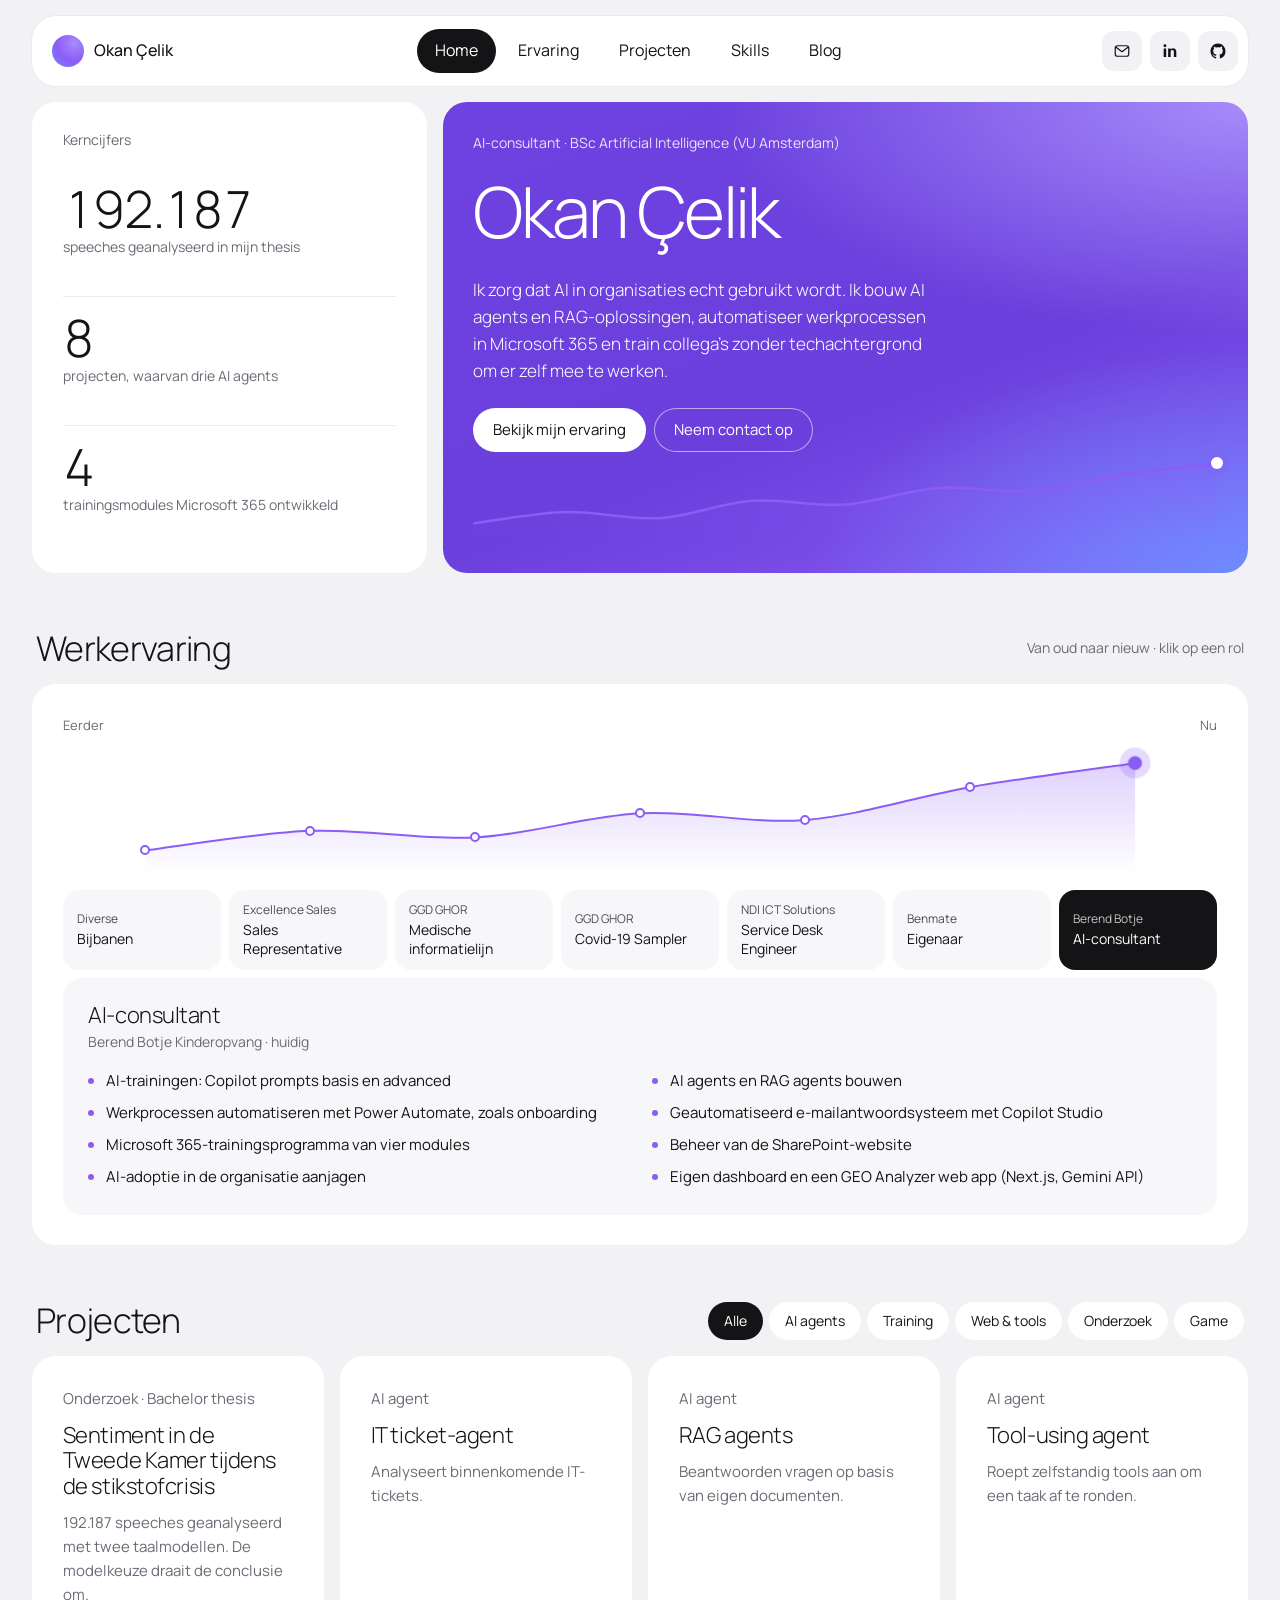
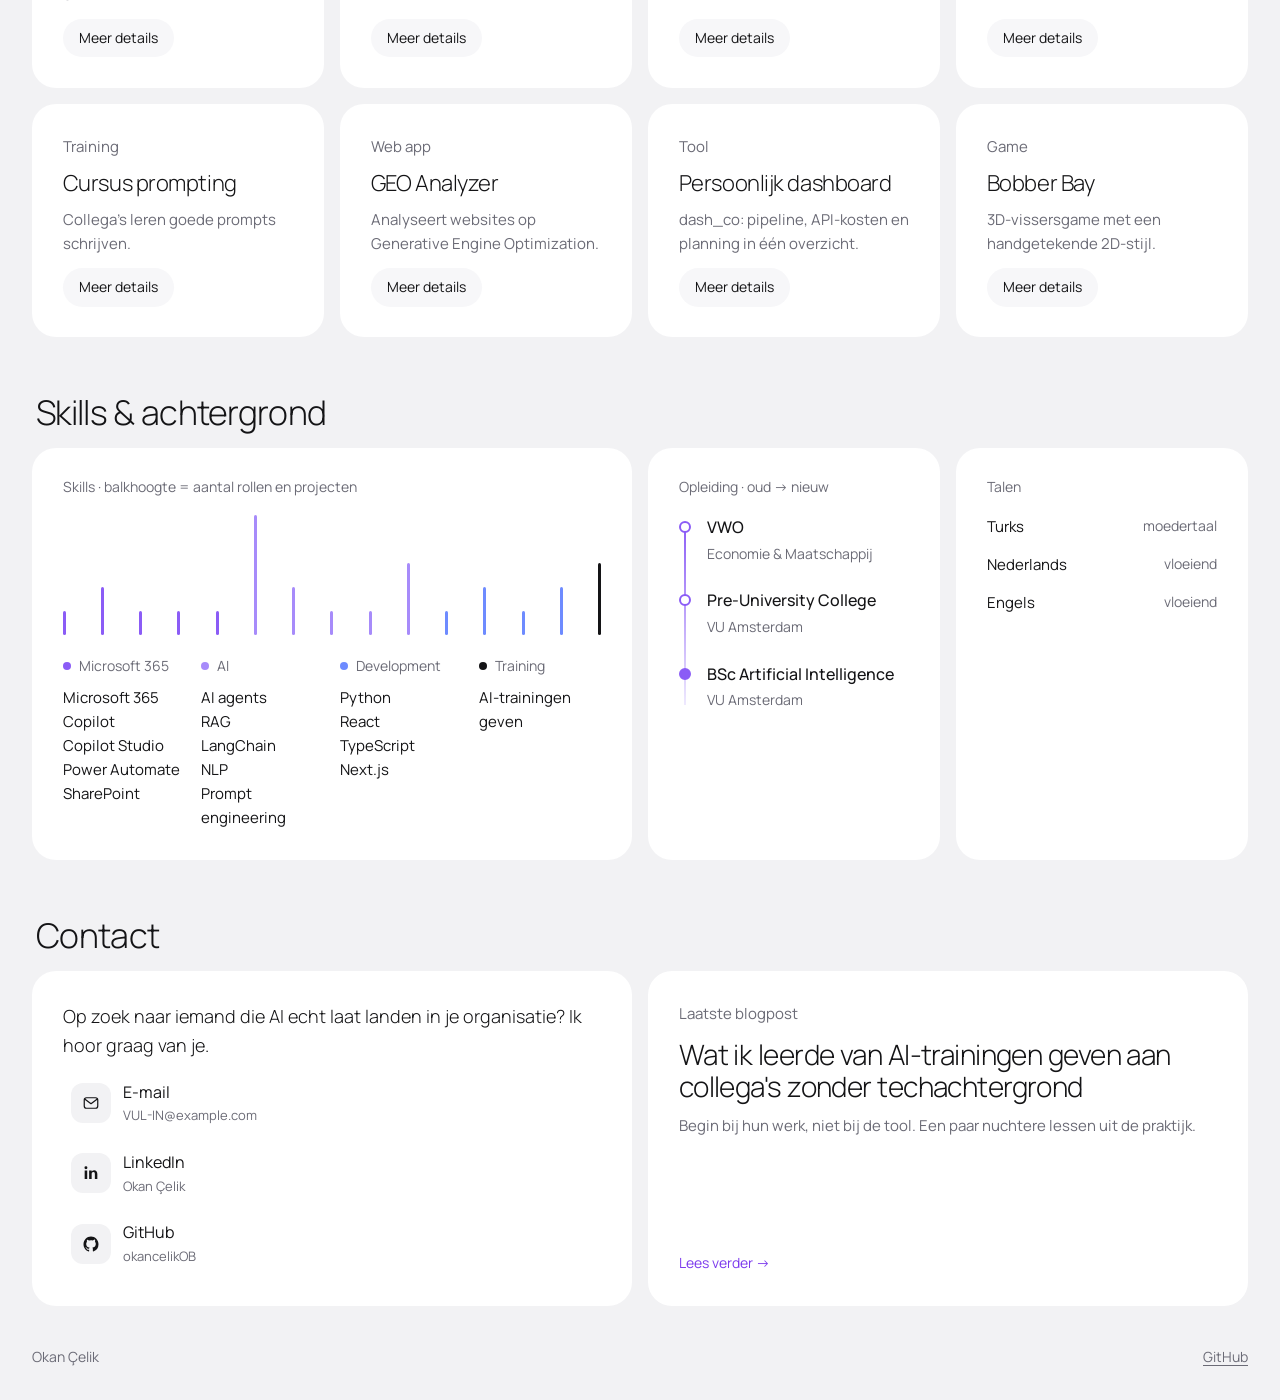
==== commit 4ba61f31: "Rustigere indeling: vijf vaste blokken, projectfilter, geen dubbele info Co-Authored-By: Claude Opus" ====
--- a/index.html
+++ b/index.html
@@ -15,22 +15,15 @@
 <body>
 <a class="skip-link" href="#main">Naar de inhoud</a>
 
-<!--
-  SKILL-FILTER
-  Elk blok met data-skills="..." doet mee aan het filter. Gebruik deze sleutels:
-  m365 copilot copilot-studio power-automate sharepoint agents rag langchain
-  python nlp react typescript nextjs prompt training
--->
-
 <div class="wrap">
   <header class="site-header">
     <a class="logo" href="index.html"><span class="logo-mark" aria-hidden="true"></span>Okan Çelik</a>
     <nav class="nav" aria-label="Hoofdnavigatie">
       <ul>
-        <li><a href="index.html#overzicht" aria-current="true">Overzicht</a></li>
-        <li><a href="index.html#skills">Skills</a></li>
+        <li><a href="index.html#overzicht" aria-current="true">Home</a></li>
         <li><a href="index.html#ervaring">Ervaring</a></li>
         <li><a href="index.html#projecten">Projecten</a></li>
+        <li><a href="index.html#skills">Skills</a></li>
         <li><a href="blog/">Blog</a></li>
       </ul>
     </nav>
@@ -51,10 +44,10 @@
 
   <main id="main">
 
-    <!-- 1. Wie ben je? -->
-    <section class="bento section" id="overzicht" aria-label="Introductie">
+    <!-- 1. INTRO -->
+    <section class="bento" id="overzicht" aria-label="Introductie">
       <div class="panel panel--accent hero">
-        <p class="label">AI-consultant · BSc Artificial Intelligence</p>
+        <p class="label">AI-consultant · BSc Artificial Intelligence (VU Amsterdam)</p>
         <h1>Okan Çelik</h1>
         <p class="intro">Ik zorg dat AI in organisaties echt gebruikt wordt. Ik bouw AI agents en RAG-oplossingen, automatiseer werkprocessen in Microsoft 365 en train collega's zonder techachtergrond om er zelf mee te werken.</p>
         <div class="actions">
@@ -64,414 +57,326 @@
         <div class="curve hero-curve" data-curve="0.15,0.3,0.22,0.45,0.4,0.62,0.58,0.8,0.95" aria-hidden="true"></div>
       </div>
 
-      <div class="panel facts">
-        <h2 class="label">In het kort</h2>
+      <div class="panel keystats">
+        <h2 class="label">Kerncijfers</h2>
         <dl>
-          <div><dt>Nu</dt><dd>AI-consultant bij Berend Botje Kinderopvang</dd></div>
-          <div><dt>Opleiding</dt><dd>BSc Artificial Intelligence, VU Amsterdam</dd></div>
-          <div><dt>Specialisatie</dt><dd>AI agents · RAG · Copilot · Power Automate</dd></div>
-          <div><dt>Talen</dt><dd>Nederlands, Engels, Turks</dd></div>
+          <div>
+            <dt>speeches geanalyseerd in mijn thesis</dt>
+            <dd>192.187</dd>
+          </div>
+          <div>
+            <dt>projecten, waarvan drie AI agents</dt>
+            <dd>8</dd>
+          </div>
+          <div>
+            <dt>trainingsmodules Microsoft 365 ontwikkeld</dt>
+            <dd>4</dd>
+          </div>
         </dl>
       </div>
     </section>
 
-    <!-- 2. Waar ben je goed in? -->
-    <section class="section" aria-labelledby="sterktes-titel">
+    <!-- 2. WERKERVARING: van oud (links) naar nieuw (rechts), zonder jaartallen -->
+    <section class="section" id="ervaring" aria-labelledby="ervaring-titel">
       <div class="section-head">
-        <h2 class="title" id="sterktes-titel">Waar ik goed in ben</h2>
-        <p class="sub">Klik op een skill om te zien waar ik hem heb ingezet.</p>
-      </div>
-      <div class="bento">
-        <article class="panel span-4 strength" data-skills="agents rag langchain python">
-          <span class="strength-icon" aria-hidden="true">
-            <svg viewBox="0 0 24 24" fill="none" stroke="currentColor" stroke-width="1.6" stroke-linecap="round" stroke-linejoin="round"><rect x="5" y="7" width="14" height="11" rx="3"/><path d="M12 3v4M9 12h.01M15 12h.01M9 15.5h6"/></svg>
-          </span>
-          <h3 class="title">AI agents &amp; RAG</h3>
-          <p>Agents die tickets analyseren, tools aanroepen en antwoorden geven op basis van eigen documenten.</p>
-          <div class="chips">
-            <button class="chip" data-skill="agents">AI agents</button>
-            <button class="chip" data-skill="rag">RAG</button>
-            <button class="chip" data-skill="langchain">LangChain</button>
-          </div>
-        </article>
-        <article class="panel span-4 strength" data-skills="training prompt copilot m365">
-          <span class="strength-icon" aria-hidden="true">
-            <svg viewBox="0 0 24 24" fill="none" stroke="currentColor" stroke-width="1.6" stroke-linecap="round" stroke-linejoin="round"><path d="M3 8l9-4 9 4-9 4-9-4Z"/><path d="M7 10v5c0 1.5 2.2 3 5 3s5-1.5 5-3v-5"/></svg>
-          </span>
-          <h3 class="title">AI-trainingen &amp; adoptie</h3>
-          <p>Copilot-trainingen op basis- en advanced-niveau, een cursus prompting en een Microsoft 365-programma van vier modules.</p>
-          <div class="chips">
-            <button class="chip" data-skill="training">AI-trainingen</button>
-            <button class="chip" data-skill="prompt">Prompt engineering</button>
-            <button class="chip" data-skill="copilot">Copilot</button>
-          </div>
-        </article>
-        <article class="panel span-4 strength" data-skills="power-automate copilot-studio sharepoint m365">
-          <span class="strength-icon" aria-hidden="true">
-            <svg viewBox="0 0 24 24" fill="none" stroke="currentColor" stroke-width="1.6" stroke-linecap="round" stroke-linejoin="round"><circle cx="6" cy="6" r="2.5"/><circle cx="18" cy="18" r="2.5"/><path d="M8.5 6H14a4 4 0 0 1 4 4v5.5M6 8.5V14a4 4 0 0 0 4 4h5.5"/></svg>
-          </span>
-          <h3 class="title">Procesautomatisering</h3>
-          <p>Werkprocessen zoals onboarding automatiseren, en een e-mailantwoordsysteem bouwen in Copilot Studio.</p>
-          <div class="chips">
-            <button class="chip" data-skill="power-automate">Power Automate</button>
-            <button class="chip" data-skill="copilot-studio">Copilot Studio</button>
-            <button class="chip" data-skill="sharepoint">SharePoint</button>
-          </div>
-        </article>
-      </div>
-    </section>
-
-    <!-- 3. Bewijs in cijfers -->
-    <section class="section bento" aria-label="In cijfers">
-      <a class="panel span-3 stat" href="#p-thesis-card">
-        <span class="label">Bachelor thesis</span>
-        <span class="big">192.187</span>
-        <span class="sub">Tweede Kamer-speeches geanalyseerd met NLP</span>
-        <span class="more">Naar de thesis →</span>
-      </a>
-      <a class="panel span-3 stat" href="#projecten">
-        <span class="label">Projecten</span>
-        <span class="big">8</span>
-        <span class="sub">waarvan drie AI agents</span>
-        <span class="more">Bekijk projecten →</span>
-      </a>
-      <div class="panel span-3 stat">
-        <span class="label">Trainingsprogramma</span>
-        <div class="gauge" aria-hidden="true">
-          <svg viewBox="0 0 120 66">
-            <defs>
-              <linearGradient id="gauge-grad" x1="0" x2="1">
-                <stop offset="0" stop-color="#A78BFA"/>
-                <stop offset="0.6" stop-color="#8B5CF6"/>
-                <stop offset="1" stop-color="#6E8BFF"/>
-              </linearGradient>
-            </defs>
-            <path d="M10 60 A50 50 0 0 1 110 60" fill="none" stroke="url(#gauge-grad)" stroke-width="9" stroke-dasharray="36.27 4"/>
-          </svg>
-          <span class="gauge-value">4</span>
-        </div>
-        <span class="sub center">modules Microsoft 365, zelf ontwikkeld en gegeven</span>
-      </div>
-      <div class="panel span-3 stat">
-        <span class="label">Talen</span>
-        <span class="big">3</span>
-        <ul class="lang-list">
-          <li>Turks <span>moedertaal</span></li>
-          <li>Nederlands <span>vloeiend</span></li>
-          <li>Engels <span>vloeiend</span></li>
-        </ul>
-      </div>
-    </section>
-
-    <!-- 4. Skills (cross-filter) + opleiding -->
-    <section class="section bento" id="skills" aria-label="Skills en opleiding">
-      <div class="panel span-8">
-        <div class="panel-head">
-          <div>
-            <p class="label">Toolkit</p>
-            <h2 class="title">Skills</h2>
-          </div>
-          <span class="chip chip--static">Balkhoogte = aantal rollen en projecten</span>
-        </div>
-        <!-- De balken worden door script.js gevuld op basis van de data-skills hieronder -->
-        <div class="bars skill-chart" aria-hidden="true"></div>
-        <div class="skill-groups">
-          <div>
-            <h3 style="--c:var(--violet)">Microsoft 365</h3>
-            <ul>
-              <li><button class="skill" data-skill="m365">Microsoft 365</button></li>
-              <li><button class="skill" data-skill="copilot">Copilot</button></li>
-              <li><button class="skill" data-skill="copilot-studio">Copilot Studio</button></li>
-              <li><button class="skill" data-skill="power-automate">Power Automate</button></li>
-              <li><button class="skill" data-skill="sharepoint">SharePoint</button></li>
-            </ul>
-          </div>
-          <div>
-            <h3 style="--c:var(--lavender)">AI</h3>
-            <ul>
-              <li><button class="skill" data-skill="agents">AI agents</button></li>
-              <li><button class="skill" data-skill="rag">RAG</button></li>
-              <li><button class="skill" data-skill="langchain">LangChain</button></li>
-              <li><button class="skill" data-skill="nlp">NLP</button></li>
-              <li><button class="skill" data-skill="prompt">Prompt engineering</button></li>
-            </ul>
-          </div>
-          <div>
-            <h3 style="--c:var(--blue)">Development</h3>
-            <ul>
-              <li><button class="skill" data-skill="python">Python</button></li>
-              <li><button class="skill" data-skill="react">React</button></li>
-              <li><button class="skill" data-skill="typescript">TypeScript</button></li>
-              <li><button class="skill" data-skill="nextjs">Next.js</button></li>
-            </ul>
-          </div>
-          <div>
-            <h3 style="--c:var(--ink)">Training</h3>
-            <ul>
-              <li><button class="skill" data-skill="training">AI-trainingen geven</button></li>
-            </ul>
-          </div>
-        </div>
-      </div>
-
-      <div class="panel span-4">
-        <div class="panel-head">
-          <div>
-            <p class="label">Oud → nieuw</p>
-            <h2 class="title">Opleiding</h2>
-          </div>
-        </div>
-        <ol class="steps">
-          <li><strong>VWO</strong><span class="sub">Economie &amp; Maatschappij</span></li>
-          <li><strong>Pre-University College</strong><span class="sub">VU Amsterdam</span></li>
-          <li><strong>BSc Artificial Intelligence</strong><span class="sub">VU Amsterdam</span></li>
-        </ol>
-      </div>
-    </section>
-
-    <!-- 5. Werkervaring: van oud (links) naar nieuw (rechts), zonder jaartallen -->
-    <section class="section panel" id="ervaring" aria-labelledby="ervaring-titel" data-tracker>
-      <div class="panel-head">
-        <div>
-          <p class="label">Loopbaan</p>
-          <h2 class="title" id="ervaring-titel">Werkervaring</h2>
-        </div>
-        <span class="chip chip--static">Oud → nieuw</span>
-      </div>
-
-      <div class="axis" aria-hidden="true"><span>Eerder</span><span>Nu</span></div>
-      <div class="curve tracker-chart" data-curve="0.12,0.3,0.24,0.46,0.4,0.7,0.92" data-dots="all" data-spread="center"></div>
-
-      <div class="tracker-steps" role="tablist" aria-label="Rollen, van oud naar nieuw">
-        <button role="tab" id="tab-1" aria-controls="rol-1" data-skills=""><span class="org">Diverse</span><span class="role-name">Bijbanen</span></button>
-        <button role="tab" id="tab-2" aria-controls="rol-2" data-skills=""><span class="org">Excellence Sales</span><span class="role-name">Sales Representative</span></button>
-        <button role="tab" id="tab-3" aria-controls="rol-3" data-skills=""><span class="org">GGD GHOR</span><span class="role-name">Medische informatielijn</span></button>
-        <button role="tab" id="tab-4" aria-controls="rol-4" data-skills=""><span class="org">GGD GHOR</span><span class="role-name">Covid-19 Sampler</span></button>
-        <button role="tab" id="tab-5" aria-controls="rol-5" data-skills="training"><span class="org">NDI ICT Solutions</span><span class="role-name">Service Desk Engineer</span></button>
-        <button role="tab" id="tab-6" aria-controls="rol-6" data-skills="agents langchain react typescript prompt"><span class="org">Benmate</span><span class="role-name">Eigenaar</span></button>
-        <button role="tab" id="tab-7" aria-controls="rol-7" data-skills="m365 copilot copilot-studio power-automate sharepoint agents rag prompt training nextjs"><span class="org">Berend Botje</span><span class="role-name">AI-consultant</span></button>
-      </div>
-
-      <div class="tracker-detail" role="tabpanel" id="rol-1" aria-labelledby="tab-1">
-        <h3>Eerdere bijbanen</h3>
-        <p class="label">Retail en logistiek</p>
-        <ul>
-          <li>Diverse bijbanen in retail en logistiek</li>
-        </ul>
-      </div>
-      <div class="tracker-detail" role="tabpanel" id="rol-2" aria-labelledby="tab-2">
-        <h3>Sales Representative</h3>
-        <p class="label">Excellence Sales</p>
-        <ul>
-          <li>Directe verkoop en klantgesprekken</li>
-        </ul>
-      </div>
-      <div class="tracker-detail" role="tabpanel" id="rol-3" aria-labelledby="tab-3">
-        <h3>Medewerker medische informatielijn</h3>
-        <p class="label">GGD GHOR</p>
-        <ul>
-          <li>Telefonisch vragen van burgers beantwoorden</li>
-        </ul>
-      </div>
-      <div class="tracker-detail" role="tabpanel" id="rol-4" aria-labelledby="tab-4">
-        <h3>Covid-19 Sampler</h3>
-        <p class="label">GGD GHOR</p>
-        <ul>
-          <li>Afnemen van Covid-19-tests op de testlocatie</li>
-        </ul>
-      </div>
-      <div class="tracker-detail" role="tabpanel" id="rol-5" aria-labelledby="tab-5">
-        <h3>Skilled Service Desk Engineer</h3>
-        <p class="label">NDI ICT Solutions</p>
-        <ul>
-          <li>Complexe hardware- en softwareproblemen oplossen</li>
-          <li>Remote en on-site support</li>
-          <li>Systeemupdates en netwerkverbeteringen</li>
-          <li>Incident management</li>
-          <li>Onboarding en coaching van nieuwe collega's</li>
-          <li>Interne e-learnings over AI</li>
-        </ul>
-      </div>
-      <div class="tracker-detail" role="tabpanel" id="rol-6" aria-labelledby="tab-6">
-        <h3>Eigenaar</h3>
-        <p class="label">Benmate AI Automation</p>
-        <ul>
-          <li>AI-gedreven procesautomatisering voor klanten</li>
-          <li>Website gebouwd in React, TypeScript en Vite</li>
-          <li>AI agents met LangChain en directe API's</li>
-        </ul>
-      </div>
-      <div class="tracker-detail" role="tabpanel" id="rol-7" aria-labelledby="tab-7">
-        <h3>AI-consultant</h3>
-        <p class="label">Berend Botje Kinderopvang · huidig</p>
-        <ul>
-          <li>AI-trainingen: Copilot prompts basis en advanced</li>
-          <li>AI agents en RAG agents bouwen</li>
-          <li>Werkprocessen automatiseren met Power Automate, zoals onboarding</li>
-          <li>Geautomatiseerd e-mailantwoordsysteem met Copilot Studio</li>
-          <li>Microsoft 365-trainingsprogramma van vier modules</li>
-          <li>Beheer van de SharePoint-website</li>
-          <li>AI-adoptie in de organisatie aanjagen</li>
-          <li>Eigen dashboard en een GEO Analyzer web app (Next.js, Gemini API)</li>
-        </ul>
-      </div>
-    </section>
-
-    <!-- 6. Projecten. Klik "Meer details" om een kaart over de volle breedte open te klappen. -->
+        <h2 class="title" id="ervaring-titel">Werkervaring</h2>
+        <p class="sub">Van oud naar nieuw · klik op een rol</p>
+      </div>
+
+      <div class="panel" data-tracker>
+        <div class="axis" aria-hidden="true"><span>Eerder</span><span>Nu</span></div>
+        <div class="curve tracker-chart" data-curve="0.12,0.3,0.24,0.46,0.4,0.7,0.92" data-dots="all" data-spread="center"></div>
+
+        <div class="tracker-steps" role="tablist" aria-label="Rollen, van oud naar nieuw">
+          <button role="tab" id="tab-1" aria-controls="rol-1" data-skills=""><span class="org">Diverse</span><span class="role-name">Bijbanen</span></button>
+          <button role="tab" id="tab-2" aria-controls="rol-2" data-skills=""><span class="org">Excellence Sales</span><span class="role-name">Sales Representative</span></button>
+          <button role="tab" id="tab-3" aria-controls="rol-3" data-skills=""><span class="org">GGD GHOR</span><span class="role-name">Medische informatielijn</span></button>
+          <button role="tab" id="tab-4" aria-controls="rol-4" data-skills=""><span class="org">GGD GHOR</span><span class="role-name">Covid-19 Sampler</span></button>
+          <button role="tab" id="tab-5" aria-controls="rol-5" data-skills="training"><span class="org">NDI ICT Solutions</span><span class="role-name">Service Desk Engineer</span></button>
+          <button role="tab" id="tab-6" aria-controls="rol-6" data-skills="agents langchain react typescript prompt"><span class="org">Benmate</span><span class="role-name">Eigenaar</span></button>
+          <button role="tab" id="tab-7" aria-controls="rol-7" data-skills="m365 copilot copilot-studio power-automate sharepoint agents rag prompt training nextjs"><span class="org">Berend Botje</span><span class="role-name">AI-consultant</span></button>
+        </div>
+
+        <div class="tracker-detail" role="tabpanel" id="rol-1" aria-labelledby="tab-1">
+          <h3>Eerdere bijbanen</h3>
+          <p class="label">Retail en logistiek</p>
+          <ul>
+            <li>Diverse bijbanen in retail en logistiek</li>
+          </ul>
+        </div>
+        <div class="tracker-detail" role="tabpanel" id="rol-2" aria-labelledby="tab-2">
+          <h3>Sales Representative</h3>
+          <p class="label">Excellence Sales</p>
+          <ul>
+            <li>Directe verkoop en klantgesprekken</li>
+          </ul>
+        </div>
+        <div class="tracker-detail" role="tabpanel" id="rol-3" aria-labelledby="tab-3">
+          <h3>Medewerker medische informatielijn</h3>
+          <p class="label">GGD GHOR</p>
+          <ul>
+            <li>Telefonisch vragen van burgers beantwoorden</li>
+          </ul>
+        </div>
+        <div class="tracker-detail" role="tabpanel" id="rol-4" aria-labelledby="tab-4">
+          <h3>Covid-19 Sampler</h3>
+          <p class="label">GGD GHOR</p>
+          <ul>
+            <li>Afnemen van Covid-19-tests op de testlocatie</li>
+          </ul>
+        </div>
+        <div class="tracker-detail" role="tabpanel" id="rol-5" aria-labelledby="tab-5">
+          <h3>Skilled Service Desk Engineer</h3>
+          <p class="label">NDI ICT Solutions</p>
+          <ul>
+            <li>Complexe hardware- en softwareproblemen oplossen</li>
+            <li>Remote en on-site support</li>
+            <li>Systeemupdates en netwerkverbeteringen</li>
+            <li>Incident management</li>
+            <li>Onboarding en coaching van nieuwe collega's</li>
+            <li>Interne e-learnings over AI</li>
+          </ul>
+        </div>
+        <div class="tracker-detail" role="tabpanel" id="rol-6" aria-labelledby="tab-6">
+          <h3>Eigenaar</h3>
+          <p class="label">Benmate AI Automation</p>
+          <ul>
+            <li>AI-gedreven procesautomatisering voor klanten</li>
+            <li>Website gebouwd in React, TypeScript en Vite</li>
+            <li>AI agents met LangChain en directe API's</li>
+          </ul>
+        </div>
+        <div class="tracker-detail" role="tabpanel" id="rol-7" aria-labelledby="tab-7">
+          <h3>AI-consultant</h3>
+          <p class="label">Berend Botje Kinderopvang · huidig</p>
+          <ul>
+            <li>AI-trainingen: Copilot prompts basis en advanced</li>
+            <li>AI agents en RAG agents bouwen</li>
+            <li>Werkprocessen automatiseren met Power Automate, zoals onboarding</li>
+            <li>Geautomatiseerd e-mailantwoordsysteem met Copilot Studio</li>
+            <li>Microsoft 365-trainingsprogramma van vier modules</li>
+            <li>Beheer van de SharePoint-website</li>
+            <li>AI-adoptie in de organisatie aanjagen</li>
+            <li>Eigen dashboard en een GEO Analyzer web app (Next.js, Gemini API)</li>
+          </ul>
+        </div>
+      </div>
+    </section>
+
+    <!--
+      3. PROJECTEN
+      data-cat  = categorie voor het filter (agents, training, web, research, game)
+      data-skills = skills voor de telling in de skillgrafiek
+      Alle kaarten zijn even groot; "Meer details" klapt een kaart open over de volle breedte.
+    -->
     <section class="section" id="projecten" aria-labelledby="projecten-titel">
       <div class="section-head">
         <h2 class="title" id="projecten-titel">Projecten</h2>
-        <p class="sub">Open een project voor meer details.</p>
-      </div>
+        <div class="filters" role="group" aria-label="Filter projecten">
+          <button class="filter" data-filter="all" aria-pressed="true">Alle</button>
+          <button class="filter" data-filter="agents" aria-pressed="false">AI agents</button>
+          <button class="filter" data-filter="training" aria-pressed="false">Training</button>
+          <button class="filter" data-filter="web" aria-pressed="false">Web &amp; tools</button>
+          <button class="filter" data-filter="research" aria-pressed="false">Onderzoek</button>
+          <button class="filter" data-filter="game" aria-pressed="false">Game</button>
+        </div>
+      </div>
+      <p class="visually-hidden" role="status" aria-live="polite" data-filter-status></p>
+
       <div class="bento projects">
 
-        <article class="panel span-6 project" id="p-thesis-card" data-skills="nlp python">
-          <p class="label">Bachelor thesis · NLP</p>
-          <h3 class="title">Sentiment Shifts in the Dutch Parliament During the Nitrogen Crisis</h3>
-          <p>ParlaSent en RobBERT vergeleken op 192.187 Tweede Kamer-speeches. De keuze van het model draait de conclusie om.</p>
-          <div class="diverge" role="img" aria-label="Sentimentverschuiving per model: ParlaSent min 0,089, RobBERT plus 0,005">
-            <div class="diverge-row"><span>ParlaSent</span><div class="diverge-track"><span class="diverge-bar neg" style="width:44.5%"></span></div><span class="val">−0.089</span></div>
-            <div class="diverge-row"><span>RobBERT</span><div class="diverge-track"><span class="diverge-bar pos" style="width:2.5%"></span></div><span class="val">+0.005</span></div>
-          </div>
+        <article class="panel project" id="p-thesis" data-cat="research" data-skills="nlp python">
+          <p class="label">Onderzoek · Bachelor thesis</p>
+          <h3 class="title">Sentiment in de Tweede Kamer tijdens de stikstofcrisis</h3>
+          <p>192.187 speeches geanalyseerd met twee taalmodellen. De modelkeuze draait de conclusie om.</p>
           <div class="project-more" id="more-thesis">
-            <p>Ik heb het sentiment in Tweede Kamer-speeches tijdens de stikstofcrisis gemeten met twee Nederlandse taalmodellen, ParlaSent en RobBERT. Met een Random Forest en SHAP heb ik onderzocht welke factoren de verschillen verklaren.</p>
-            <p class="key-finding">Kernbevinding: ParlaSent meet een negatieve verschuiving (−0.089), RobBERT nauwelijks iets (+0.005). De keuze van het model bepaalt dus de conclusie.</p>
-          </div>
-          <div class="project-foot">
-            <div class="chips"><span class="chip">ParlaSent</span><span class="chip">RobBERT</span><span class="chip">Random Forest</span><span class="chip">SHAP</span></div>
-            <button class="more-btn" aria-expanded="false" aria-controls="more-thesis">Meer details</button>
-          </div>
-        </article>
-
-        <!-- AANVULLEN: beschrijf in project-more wat de agent precies doet, met welke tools, en wat het opleverde -->
-        <article class="panel span-3 project" data-skills="agents">
+            <p><em>Sentiment Shifts in the Dutch Parliament During the Nitrogen Crisis.</em> Ik heb het sentiment in Tweede Kamer-speeches gemeten met ParlaSent en RobBERT, en met een Random Forest en SHAP onderzocht welke factoren de verschillen verklaren.</p>
+            <div class="diverge" role="img" aria-label="Sentimentverschuiving per model: ParlaSent min 0,089, RobBERT plus 0,005">
+              <div class="diverge-row"><span>ParlaSent</span><div class="diverge-track"><span class="diverge-bar neg" style="width:44.5%"></span></div><span class="val">−0.089</span></div>
+              <div class="diverge-row"><span>RobBERT</span><div class="diverge-track"><span class="diverge-bar pos" style="width:2.5%"></span></div><span class="val">+0.005</span></div>
+            </div>
+            <p class="tech">ParlaSent · RobBERT · Random Forest · SHAP · Python</p>
+          </div>
+          <button class="more-btn" aria-expanded="false" aria-controls="more-thesis">Meer details</button>
+        </article>
+
+        <!-- AANVULLEN: wat doet de agent precies, met welke tools, wat leverde het op -->
+        <article class="panel project" data-cat="agents" data-skills="agents">
           <p class="label">AI agent</p>
           <h3 class="title">IT ticket-agent</h3>
-          <p>Een agent die binnenkomende IT-tickets analyseert.</p>
+          <p>Analyseert binnenkomende IT-tickets.</p>
           <div class="project-more" id="more-ticket">
             <p>De agent leest IT-tickets en analyseert de inhoud, zodat de service desk sneller ziet waar een ticket over gaat.</p>
           </div>
-          <div class="project-foot">
-            <div class="chips"><span class="chip">AI agents</span></div>
-            <button class="more-btn" aria-expanded="false" aria-controls="more-ticket">Meer details</button>
-          </div>
+          <button class="more-btn" aria-expanded="false" aria-controls="more-ticket">Meer details</button>
         </article>
 
         <!-- AANVULLEN: welke bronnen, welke tooling, voor wie -->
-        <article class="panel span-3 project" data-skills="agents rag">
+        <article class="panel project" data-cat="agents" data-skills="agents rag">
           <p class="label">AI agent</p>
           <h3 class="title">RAG agents</h3>
-          <p>Agents die antwoorden op basis van eigen documenten en kennisbronnen.</p>
+          <p>Beantwoorden vragen op basis van eigen documenten.</p>
           <div class="project-more" id="more-rag">
-            <p>Met Retrieval-Augmented Generation zoekt de agent eerst de relevante stukken in de eigen documenten op, en baseert hij zijn antwoord daarop in plaats van op algemene kennis.</p>
-          </div>
-          <div class="project-foot">
-            <div class="chips"><span class="chip">RAG</span><span class="chip">AI agents</span></div>
-            <button class="more-btn" aria-expanded="false" aria-controls="more-rag">Meer details</button>
-          </div>
-        </article>
-
-        <!-- AANVULLEN: welke tools kan de agent gebruiken, en wat lost het op -->
-        <article class="panel span-4 project" data-skills="agents">
+            <p>Met Retrieval-Augmented Generation zoekt de agent eerst de relevante stukken in de eigen documenten op en baseert hij zijn antwoord daarop, in plaats van op algemene kennis.</p>
+          </div>
+          <button class="more-btn" aria-expanded="false" aria-controls="more-rag">Meer details</button>
+        </article>
+
+        <!-- AANVULLEN: welke tools kan de agent gebruiken, wat lost het op -->
+        <article class="panel project" data-cat="agents" data-skills="agents">
           <p class="label">AI agent</p>
           <h3 class="title">Tool-using agent</h3>
-          <p>Een agent die zelfstandig tools aanroept om een taak af te ronden.</p>
+          <p>Roept zelfstandig tools aan om een taak af te ronden.</p>
           <div class="project-more" id="more-tools">
-            <p>In plaats van alleen tekst te genereren, kiest de agent zelf welke tool of API hij nodig heeft, voert die uit en gebruikt het resultaat in zijn volgende stap.</p>
-          </div>
-          <div class="project-foot">
-            <div class="chips"><span class="chip">AI agents</span><span class="chip">Tool use</span></div>
-            <button class="more-btn" aria-expanded="false" aria-controls="more-tools">Meer details</button>
-          </div>
+            <p>In plaats van alleen tekst te genereren, kiest de agent zelf welke tool of API hij nodig heeft, voert die uit en gebruikt het resultaat in de volgende stap.</p>
+          </div>
+          <button class="more-btn" aria-expanded="false" aria-controls="more-tools">Meer details</button>
         </article>
 
         <!-- AANVULLEN: voor wie, hoeveel sessies, wat leerden deelnemers -->
-        <article class="panel span-4 project" data-skills="prompt training copilot">
+        <article class="panel project" data-cat="training" data-skills="prompt training copilot">
           <p class="label">Training</p>
           <h3 class="title">Cursus prompting</h3>
-          <p>Een cursus voor collega's over het schrijven van goede prompts.</p>
+          <p>Collega's leren goede prompts schrijven.</p>
           <div class="project-more" id="more-cursus">
             <p>Praktisch opgezet: deelnemers oefenen met taken uit hun eigen werk en leren een prompt opbouwen uit rol, taak, doelgroep en vorm.</p>
             <p><a href="blog/posts/wat-ik-leerde-van-ai-trainingen.html">Lees wat ik leerde van het geven van AI-trainingen →</a></p>
           </div>
-          <div class="project-foot">
-            <div class="chips"><span class="chip">Prompt engineering</span></div>
-            <button class="more-btn" aria-expanded="false" aria-controls="more-cursus">Meer details</button>
-          </div>
-        </article>
-
-        <article class="panel span-4 project" data-skills="nextjs react">
+          <button class="more-btn" aria-expanded="false" aria-controls="more-cursus">Meer details</button>
+        </article>
+
+        <article class="panel project" data-cat="web" data-skills="nextjs react">
           <p class="label">Web app</p>
           <h3 class="title">GEO Analyzer</h3>
           <p>Analyseert websites op Generative Engine Optimization.</p>
           <div class="project-more" id="more-geo">
-            <p>De app beoordeelt hoe goed een website te begrijpen is voor AI-zoekmachines en generatieve modellen. Gebouwd met Next.js en de Gemini API.</p>
-          </div>
-          <div class="project-foot">
-            <div class="chips"><span class="chip">Next.js</span><span class="chip">Gemini API</span></div>
-            <button class="more-btn" aria-expanded="false" aria-controls="more-geo">Meer details</button>
-          </div>
-        </article>
-
-        <article class="panel span-6 project" data-skills="">
+            <p>De app beoordeelt hoe goed een website te begrijpen is voor AI-zoekmachines en generatieve modellen.</p>
+            <p class="tech">Next.js · Gemini API</p>
+          </div>
+          <button class="more-btn" aria-expanded="false" aria-controls="more-geo">Meer details</button>
+        </article>
+
+        <article class="panel project" data-cat="web" data-skills="">
           <p class="label">Tool</p>
           <h3 class="title">Persoonlijk dashboard</h3>
-          <p>dash_co: mijn eigen dashboard voor pipeline, API-kosten en planning.</p>
+          <p>dash_co: pipeline, API-kosten en planning in één overzicht.</p>
           <div class="project-more" id="more-dash">
-            <p>Eén overzicht van lopend werk, de kosten van de AI-API's die ik gebruik en mijn planning.</p>
-          </div>
-          <div class="project-foot">
-            <div class="chips"><span class="chip">Dashboard</span></div>
-            <button class="more-btn" aria-expanded="false" aria-controls="more-dash">Meer details</button>
-          </div>
-        </article>
-
-        <article class="panel span-6 project" data-skills="">
+            <p>Eén plek voor lopend werk, de kosten van de AI-API's die ik gebruik en mijn planning.</p>
+          </div>
+          <button class="more-btn" aria-expanded="false" aria-controls="more-dash">Meer details</button>
+        </article>
+
+        <article class="panel project" data-cat="game" data-skills="">
           <p class="label">Game</p>
           <h3 class="title">Bobber Bay</h3>
-          <p>Eigen 3D-vissersgame met een handgetekende 2D-stijl.</p>
+          <p>3D-vissersgame met een handgetekende 2D-stijl.</p>
           <div class="project-more" id="more-bobber">
-            <p>Een hobbyproject waarin ik 3D-rendering met three.js combineer met een handgetekende 2D-look.</p>
-          </div>
-          <div class="project-foot">
-            <div class="chips"><span class="chip">three.js</span></div>
-            <button class="more-btn" aria-expanded="false" aria-controls="more-bobber">Meer details</button>
-          </div>
-        </article>
-
-      </div>
-    </section>
-
-    <!-- 7. Blog + contact -->
-    <section class="section bento" id="contact" aria-label="Blog en contact">
-      <!-- Werk deze kaart bij als je een nieuwe post plaatst -->
-      <article class="panel span-6 card-link">
-        <p class="label">Laatste blogpost</p>
-        <h2 class="title"><a href="blog/posts/wat-ik-leerde-van-ai-trainingen.html">Wat ik leerde van AI-trainingen geven aan collega's zonder techachtergrond</a></h2>
-        <p>Begin bij hun werk, niet bij de tool. Een paar nuchtere lessen uit de praktijk.</p>
-        <span class="more" aria-hidden="true">Lees verder →</span>
-      </article>
-
-      <div class="panel span-6 contact">
-        <p class="label">Contact</p>
-        <h2 class="title">Op zoek naar iemand die AI echt laat landen?</h2>
-        <ul class="contact-list">
-          <!-- VUL-IN: e-mailadres -->
-          <li><a href="mailto:VUL-IN@example.com"><span class="icon-btn" aria-hidden="true"><svg viewBox="0 0 24 24" fill="none" stroke="currentColor" stroke-width="1.6" stroke-linecap="round" stroke-linejoin="round"><rect x="3" y="5" width="18" height="14" rx="3"/><path d="m4 7 8 6 8-6"/></svg></span><span>E-mail<small>VUL-IN@example.com</small></span></a></li>
-          <!-- VUL-IN: LinkedIn-URL -->
-          <li><a href="https://www.linkedin.com/in/VUL-IN"><span class="icon-btn" aria-hidden="true"><svg viewBox="0 0 24 24" fill="currentColor"><path d="M6.94 8.5H3.56V20h3.38V8.5ZM5.25 3a1.97 1.97 0 1 0 0 3.94 1.97 1.97 0 0 0 0-3.94Zm15.19 10.3c0-3.1-1.66-4.98-4.32-4.98-1.92 0-2.78 1.06-3.26 1.8V8.5H9.5V20h3.38v-6.06c0-1.6.3-3.14 2.28-3.14 1.95 0 1.98 1.82 1.98 3.24V20h3.3v-6.7Z"/></svg></span><span>LinkedIn<small>Okan Çelik</small></span></a></li>
-          <li><a href="https://github.com/okancelikOB"><span class="icon-btn" aria-hidden="true"><svg viewBox="0 0 24 24" fill="currentColor"><path d="M12 2C6.48 2 2 6.58 2 12.23c0 4.52 2.87 8.35 6.84 9.7.5.1.68-.22.68-.49l-.01-1.73c-2.78.62-3.37-1.37-3.37-1.37-.46-1.18-1.11-1.5-1.11-1.5-.91-.64.07-.62.07-.62 1 .07 1.53 1.06 1.53 1.06.9 1.57 2.35 1.12 2.92.86.09-.67.35-1.12.63-1.38-2.22-.26-4.56-1.14-4.56-5.07 0-1.12.39-2.04 1.03-2.76-.1-.26-.45-1.3.1-2.71 0 0 .84-.28 2.75 1.05A9.36 9.36 0 0 1 12 6.84c.85 0 1.7.12 2.5.34 1.9-1.33 2.74-1.05 2.74-1.05.55 1.41.2 2.45.1 2.71.64.72 1.03 1.64 1.03 2.76 0 3.94-2.34 4.8-4.57 5.06.36.32.68.94.68 1.9l-.01 2.81c0 .27.18.6.69.49A10.26 10.26 0 0 0 22 12.23C22 6.58 17.52 2 12 2Z"/></svg></span><span>GitHub<small>okancelikOB</small></span></a></li>
-        </ul>
+            <p>Een hobbyproject waarin ik 3D-rendering combineer met een handgetekende 2D-look.</p>
+            <p class="tech">three.js</p>
+          </div>
+          <button class="more-btn" aria-expanded="false" aria-controls="more-bobber">Meer details</button>
+        </article>
+
+      </div>
+    </section>
+
+    <!-- 4. SKILLS & ACHTERGROND -->
+    <section class="section" id="skills" aria-labelledby="skills-titel">
+      <div class="section-head">
+        <h2 class="title" id="skills-titel">Skills &amp; achtergrond</h2>
+      </div>
+      <div class="bento">
+        <div class="panel span-6">
+          <h3 class="label">Skills · balkhoogte = aantal rollen en projecten</h3>
+          <!-- De balken worden door script.js berekend uit de data-skills van rollen en projecten -->
+          <div class="bars skill-chart" aria-hidden="true"></div>
+          <div class="skill-groups">
+            <div>
+              <h4 style="--c:var(--violet)">Microsoft 365</h4>
+              <ul>
+                <li data-skill="m365">Microsoft 365</li>
+                <li data-skill="copilot">Copilot</li>
+                <li data-skill="copilot-studio">Copilot Studio</li>
+                <li data-skill="power-automate">Power Automate</li>
+                <li data-skill="sharepoint">SharePoint</li>
+              </ul>
+            </div>
+            <div>
+              <h4 style="--c:var(--lavender)">AI</h4>
+              <ul>
+                <li data-skill="agents">AI agents</li>
+                <li data-skill="rag">RAG</li>
+                <li data-skill="langchain">LangChain</li>
+                <li data-skill="nlp">NLP</li>
+                <li data-skill="prompt">Prompt engineering</li>
+              </ul>
+            </div>
+            <div>
+              <h4 style="--c:var(--blue)">Development</h4>
+              <ul>
+                <li data-skill="python">Python</li>
+                <li data-skill="react">React</li>
+                <li data-skill="typescript">TypeScript</li>
+                <li data-skill="nextjs">Next.js</li>
+              </ul>
+            </div>
+            <div>
+              <h4 style="--c:var(--ink)">Training</h4>
+              <ul>
+                <li data-skill="training">AI-trainingen geven</li>
+              </ul>
+            </div>
+          </div>
+        </div>
+
+        <div class="panel span-3">
+          <h3 class="label">Opleiding · oud → nieuw</h3>
+          <ol class="steps">
+            <li><strong>VWO</strong><span class="sub">Economie &amp; Maatschappij</span></li>
+            <li><strong>Pre-University College</strong><span class="sub">VU Amsterdam</span></li>
+            <li><strong>BSc Artificial Intelligence</strong><span class="sub">VU Amsterdam</span></li>
+          </ol>
+        </div>
+
+        <div class="panel span-3">
+          <h3 class="label">Talen</h3>
+          <ul class="lang-list">
+            <li>Turks <span>moedertaal</span></li>
+            <li>Nederlands <span>vloeiend</span></li>
+            <li>Engels <span>vloeiend</span></li>
+          </ul>
+        </div>
+      </div>
+    </section>
+
+    <!-- 5. CONTACT -->
+    <section class="section" id="contact" aria-labelledby="contact-titel">
+      <div class="section-head">
+        <h2 class="title" id="contact-titel">Contact</h2>
+      </div>
+      <div class="bento">
+        <div class="panel span-6 contact">
+          <p class="lead-text">Op zoek naar iemand die AI echt laat landen in je organisatie? Ik hoor graag van je.</p>
+          <ul class="contact-list">
+            <!-- VUL-IN: e-mailadres -->
+            <li><a href="mailto:VUL-IN@example.com"><span class="icon-btn" aria-hidden="true"><svg viewBox="0 0 24 24" fill="none" stroke="currentColor" stroke-width="1.6" stroke-linecap="round" stroke-linejoin="round"><rect x="3" y="5" width="18" height="14" rx="3"/><path d="m4 7 8 6 8-6"/></svg></span><span>E-mail<small>VUL-IN@example.com</small></span></a></li>
+            <!-- VUL-IN: LinkedIn-URL -->
+            <li><a href="https://www.linkedin.com/in/VUL-IN"><span class="icon-btn" aria-hidden="true"><svg viewBox="0 0 24 24" fill="currentColor"><path d="M6.94 8.5H3.56V20h3.38V8.5ZM5.25 3a1.97 1.97 0 1 0 0 3.94 1.97 1.97 0 0 0 0-3.94Zm15.19 10.3c0-3.1-1.66-4.98-4.32-4.98-1.92 0-2.78 1.06-3.26 1.8V8.5H9.5V20h3.38v-6.06c0-1.6.3-3.14 2.28-3.14 1.95 0 1.98 1.82 1.98 3.24V20h3.3v-6.7Z"/></svg></span><span>LinkedIn<small>Okan Çelik</small></span></a></li>
+            <li><a href="https://github.com/okancelikOB"><span class="icon-btn" aria-hidden="true"><svg viewBox="0 0 24 24" fill="currentColor"><path d="M12 2C6.48 2 2 6.58 2 12.23c0 4.52 2.87 8.35 6.84 9.7.5.1.68-.22.68-.49l-.01-1.73c-2.78.62-3.37-1.37-3.37-1.37-.46-1.18-1.11-1.5-1.11-1.5-.91-.64.07-.62.07-.62 1 .07 1.53 1.06 1.53 1.06.9 1.57 2.35 1.12 2.92.86.09-.67.35-1.12.63-1.38-2.22-.26-4.56-1.14-4.56-5.07 0-1.12.39-2.04 1.03-2.76-.1-.26-.45-1.3.1-2.71 0 0 .84-.28 2.75 1.05A9.36 9.36 0 0 1 12 6.84c.85 0 1.7.12 2.5.34 1.9-1.33 2.74-1.05 2.74-1.05.55 1.41.2 2.45.1 2.71.64.72 1.03 1.64 1.03 2.76 0 3.94-2.34 4.8-4.57 5.06.36.32.68.94.68 1.9l-.01 2.81c0 .27.18.6.69.49A10.26 10.26 0 0 0 22 12.23C22 6.58 17.52 2 12 2Z"/></svg></span><span>GitHub<small>okancelikOB</small></span></a></li>
+          </ul>
+        </div>
+
+        <!-- Werk deze kaart bij als je een nieuwe post plaatst -->
+        <article class="panel span-6 card-link">
+          <p class="label">Laatste blogpost</p>
+          <h3 class="title"><a href="blog/posts/wat-ik-leerde-van-ai-trainingen.html">Wat ik leerde van AI-trainingen geven aan collega's zonder techachtergrond</a></h3>
+          <p>Begin bij hun werk, niet bij de tool. Een paar nuchtere lessen uit de praktijk.</p>
+          <span class="more" aria-hidden="true">Lees verder →</span>
+        </article>
       </div>
     </section>
 
   </main>
-
-  <!-- Verschijnt onderin zodra een skill-filter actief is -->
-  <div class="filter-bar" hidden>
-    <p role="status" aria-live="polite"></p>
-    <button type="button" class="filter-clear">Filter wissen</button>
-  </div>
 
   <footer class="site-footer">
     <span>Okan Çelik</span>
--- a/style.css
+++ b/style.css
@@ -279,21 +279,8 @@
 .hero-curve .curve-dot { background: #fff; }
 .hero-curve .curve-line { stroke-width: 2.5; }
 
-/* Halve-cirkelmeter */
-.gauge { position: relative; max-width: 220px; margin: 12px auto 0; }
-.gauge svg { width: 100%; height: auto; }
-.gauge-value {
-  position: absolute;
-  inset: auto 0 0;
-  text-align: center;
-  font-size: 48px;
-  font-weight: 300;
-  line-height: 1;
-  letter-spacing: -0.04em;
-}
-
 /* Talen */
-.lang-list { display: grid; gap: 10px; margin-top: 16px; }
+.lang-list { display: grid; gap: 14px; margin-top: 20px; }
 .lang-list li { display: flex; justify-content: space-between; gap: 8px; font-size: 15px; }
 .lang-list span { color: var(--muted); font-size: 14px; }
 
@@ -366,7 +353,7 @@
 
 /* ---------- Skills ---------- */
 
-.skill-chart { height: 150px; margin-top: 8px; }
+.skill-chart { height: 120px; margin-top: 20px; }
 .skill-chart span { width: 3px; }
 .skill-chart span[data-g="1"] { background: var(--violet); }
 .skill-chart span[data-g="2"] { background: var(--lavender); }
@@ -374,13 +361,11 @@
 .skill-chart span[data-g="4"] { background: var(--ink); }
 
 .skill-groups { display: grid; grid-template-columns: repeat(4, minmax(0, 1fr)); gap: 16px; margin-top: 20px; }
-.skill-groups h3 { display: flex; align-items: center; gap: 8px; font-size: 14px; color: var(--muted); margin-bottom: 8px; }
-.skill-groups h3::before { content: ""; width: 8px; height: 8px; border-radius: 50%; background: var(--c); }
 .skill-groups li { font-size: 15px; }
 
 /* ---------- Opleiding ---------- */
 
-.steps { position: relative; display: grid; gap: 22px; margin-top: 8px; }
+.steps { position: relative; display: grid; gap: 22px; margin-top: 20px; }
 .steps::before {
   content: "";
   position: absolute;
@@ -402,14 +387,13 @@
   background: #fff;
   border: 2px solid var(--violet);
 }
-.steps li:first-child::before { background: var(--violet); }
+.steps li:last-child::before { background: var(--violet); }
 .steps strong { display: block; font-weight: 500; }
 
 /* ---------- Projecten ---------- */
 
 .project { display: flex; flex-direction: column; gap: 12px; }
 .project p { color: var(--muted); font-size: 15px; }
-.project .chips { margin-top: auto; padding-top: 8px; }
 
 .diverge { margin-top: 8px; }
 .diverge-row { display: grid; grid-template-columns: 90px 1fr 64px; align-items: center; gap: 12px; font-size: 14px; }
@@ -488,124 +472,70 @@
 
 /* ---------- Secties ---------- */
 
-.section { margin-top: var(--gap); }
+.section { margin-top: 56px; }
 .section-head {
   display: flex;
   flex-wrap: wrap;
   justify-content: space-between;
-  align-items: baseline;
-  gap: 8px 16px;
-  margin: 48px 4px 16px;
-}
-
-.facts { grid-column: 1 / span 4; grid-row: 1; display: flex; flex-direction: column; }
-.facts dl { display: grid; gap: 18px; margin: 20px 0 0; }
-.facts dt { font-size: 13px; color: var(--muted); }
-.facts dd { margin: 2px 0 0; font-size: 16px; }
-
-.strength { display: flex; flex-direction: column; gap: 12px; }
-.strength p { color: var(--muted); font-size: 15px; }
-.strength .chips { margin-top: auto; padding-top: 8px; }
-.strength-icon {
-  display: grid;
-  place-items: center;
-  width: 44px;
-  height: 44px;
-  border-radius: 14px;
-  background: var(--tint);
-  color: var(--link);
-}
-.strength-icon svg { width: 22px; height: 22px; }
-
-.stat { display: flex; flex-direction: column; color: var(--ink); text-decoration: none; }
-a.stat:hover { background: #FCFBFF; }
-a.stat .more { margin-top: auto; }
-.center { text-align: center; margin-top: 10px; }
-
-/* ---------- Skill-filter ---------- */
-
-button.chip, .skill { font: inherit; border: 0; cursor: pointer; }
-button.chip { font-size: 13px; }
-button.chip:hover { background: var(--tint); }
-.chip--static { color: var(--muted); }
-
-.skill {
-  display: inline-flex;
   align-items: center;
-  gap: 6px;
-  padding: 2px 0;
-  background: none;
-  color: var(--ink);
-  font-size: 15px;
-  text-align: left;
-}
-.skill:hover { color: var(--link); }
-.skill::after {
-  content: attr(data-count);
-  font-size: 12px;
-  color: var(--muted);
-}
-
-button.chip[aria-pressed="true"],
-.skill[aria-pressed="true"] { background: var(--ink); color: #fff; }
-.skill[aria-pressed="true"] { padding: 2px 10px; border-radius: 999px; }
-.skill[aria-pressed="true"]::after { color: #fff; opacity: 0.7; }
-
-.skill-chart span { transition: opacity 0.2s, background 0.2s; }
-.skill-chart.has-selection span:not(.is-selected) { opacity: 0.25; }
-
-[data-skills] { transition: opacity 0.25s, box-shadow 0.25s; }
-.is-filtering [data-skills]:not(.is-match) { opacity: 0.35; }
-.is-filtering .panel.is-match,
-.is-filtering .tracker-steps .is-match { box-shadow: inset 0 0 0 2px var(--violet); }
-.tracker-chart .curve-dot.is-match { border-color: var(--link); background: var(--tint); }
-
-.filter-bar {
-  position: fixed;
-  left: 50%;
-  bottom: calc(16px + env(safe-area-inset-bottom, 0px));
-  z-index: 30;
-  display: flex;
-  align-items: center;
-  gap: 12px;
-  max-width: calc(100% - 32px);
-  padding: 8px 8px 8px 20px;
-  border-radius: 999px;
-  background: var(--ink);
-  color: #fff;
+  gap: 12px 16px;
+  margin: 0 4px 16px;
+}
+.section-head .title { font-size: clamp(26px, 2.8vw, 34px); }
+
+/* Kerncijfers naast het paarse paneel */
+.keystats { grid-column: 1 / span 4; grid-row: 1; display: flex; flex-direction: column; }
+.keystats dl { display: flex; flex-direction: column; flex: 1; justify-content: space-around; margin: 8px 0 0; }
+.keystats dl > div { padding-block: 14px; }
+.keystats dl > div + div { border-top: 1px solid var(--line); }
+.keystats dt { font-size: 14px; color: var(--muted); }
+.keystats dd {
+  order: -1;
+  margin: 0;
+  font-size: clamp(40px, 4vw, 56px);
+  font-weight: 300;
+  line-height: 1.05;
+  letter-spacing: -0.04em;
+  font-variant-numeric: tabular-nums;
+}
+.keystats dl > div { display: flex; flex-direction: column; }
+
+/* Skills */
+.skill-groups h4 { display: flex; align-items: center; gap: 8px; margin: 0 0 8px; font-size: 14px; font-weight: 400; color: var(--muted); }
+.skill-groups h4::before { content: ""; width: 8px; height: 8px; border-radius: 50%; background: var(--c); }
+
+/* Contact */
+.lead-text { font-size: 18px; font-weight: 300; margin-bottom: 12px; }
+
+/* ---------- Projecten: filter + gelijke kaarten ---------- */
+
+.filters { display: flex; flex-wrap: wrap; gap: 6px; }
+.filter {
+  font: inherit;
   font-size: 14px;
-  transform: translateX(-50%);
-}
-.filter-clear {
-  flex: none;
-  font: inherit;
-  padding: 8px 14px;
+  padding: 8px 16px;
   border: 0;
   border-radius: 999px;
-  background: #fff;
+  background: var(--panel);
   color: var(--ink);
   cursor: pointer;
 }
-.filter-bar :focus-visible { outline-color: #fff; }
-
-/* ---------- Uitklapbare projecten ---------- */
+.filter:hover { background: var(--tint); }
+.filter[aria-pressed="true"] { background: var(--ink); color: #fff; }
 
 .projects { grid-auto-flow: row dense; }
+.projects .project { grid-column: span 3; }
+.project .title { font-size: 22px; }
+.project .tech { font-size: 14px; color: var(--muted); }
+
 html.js .project-more { display: none; }
 .project.is-open { grid-column: 1 / -1; }
-.project.is-open .project-more { display: grid; gap: 12px; max-width: 72ch; }
+.project.is-open .project-more { display: grid; gap: 14px; max-width: 72ch; }
 .project-more p { color: var(--ink); }
-.project-foot {
-  display: flex;
-  flex-wrap: wrap;
-  justify-content: space-between;
-  align-items: center;
-  gap: 12px;
+
+.more-btn {
+  align-self: flex-start;
   margin-top: auto;
-  padding-top: 8px;
-}
-.project-foot .chips { margin-top: 0; padding-top: 0; }
-.more-btn {
   font: inherit;
   font-size: 14px;
   padding: 8px 16px;
@@ -617,7 +547,8 @@
 }
 .more-btn:hover { background: var(--tint); }
 .more-btn[aria-expanded="true"] { background: var(--ink); color: #fff; }
-html:not(.js) .more-btn { display: none; }
+html:not(.js) .more-btn,
+html:not(.js) .filters { display: none; }
 
 /* ---------- Footer ---------- */
 
@@ -655,7 +586,11 @@
   .bento { grid-template-columns: repeat(6, minmax(0, 1fr)); }
   .span-3 { grid-column: span 3; }
   .span-4, .span-5, .span-6, .span-7, .span-8, .span-12 { grid-column: span 6; }
-  .hero, .facts { grid-column: 1 / -1; grid-row: auto; min-height: 0; }
+  .hero, .keystats { grid-column: 1 / -1; grid-row: auto; min-height: 0; }
+  .keystats dl { flex-direction: row; flex-wrap: wrap; gap: 0 32px; }
+  .keystats dl > div + div { border-top: 0; }
+  .projects .project { grid-column: span 3; }
+  .projects .project.is-open { grid-column: 1 / -1; }
   .tracker-steps { grid-template-columns: repeat(4, minmax(0, 1fr)); }
   .skill-groups { grid-template-columns: repeat(2, minmax(0, 1fr)); }
 }
@@ -669,7 +604,7 @@
   .nav { justify-self: stretch; }
   .nav ul { justify-content: space-between; }
   .nav ul { gap: 0; }
-  .nav a { padding: 8px 10px; font-size: 15px; }
+  .nav a { padding: 8px 9px; font-size: 14px; }
   .logo { padding-left: 6px; }
 }
 
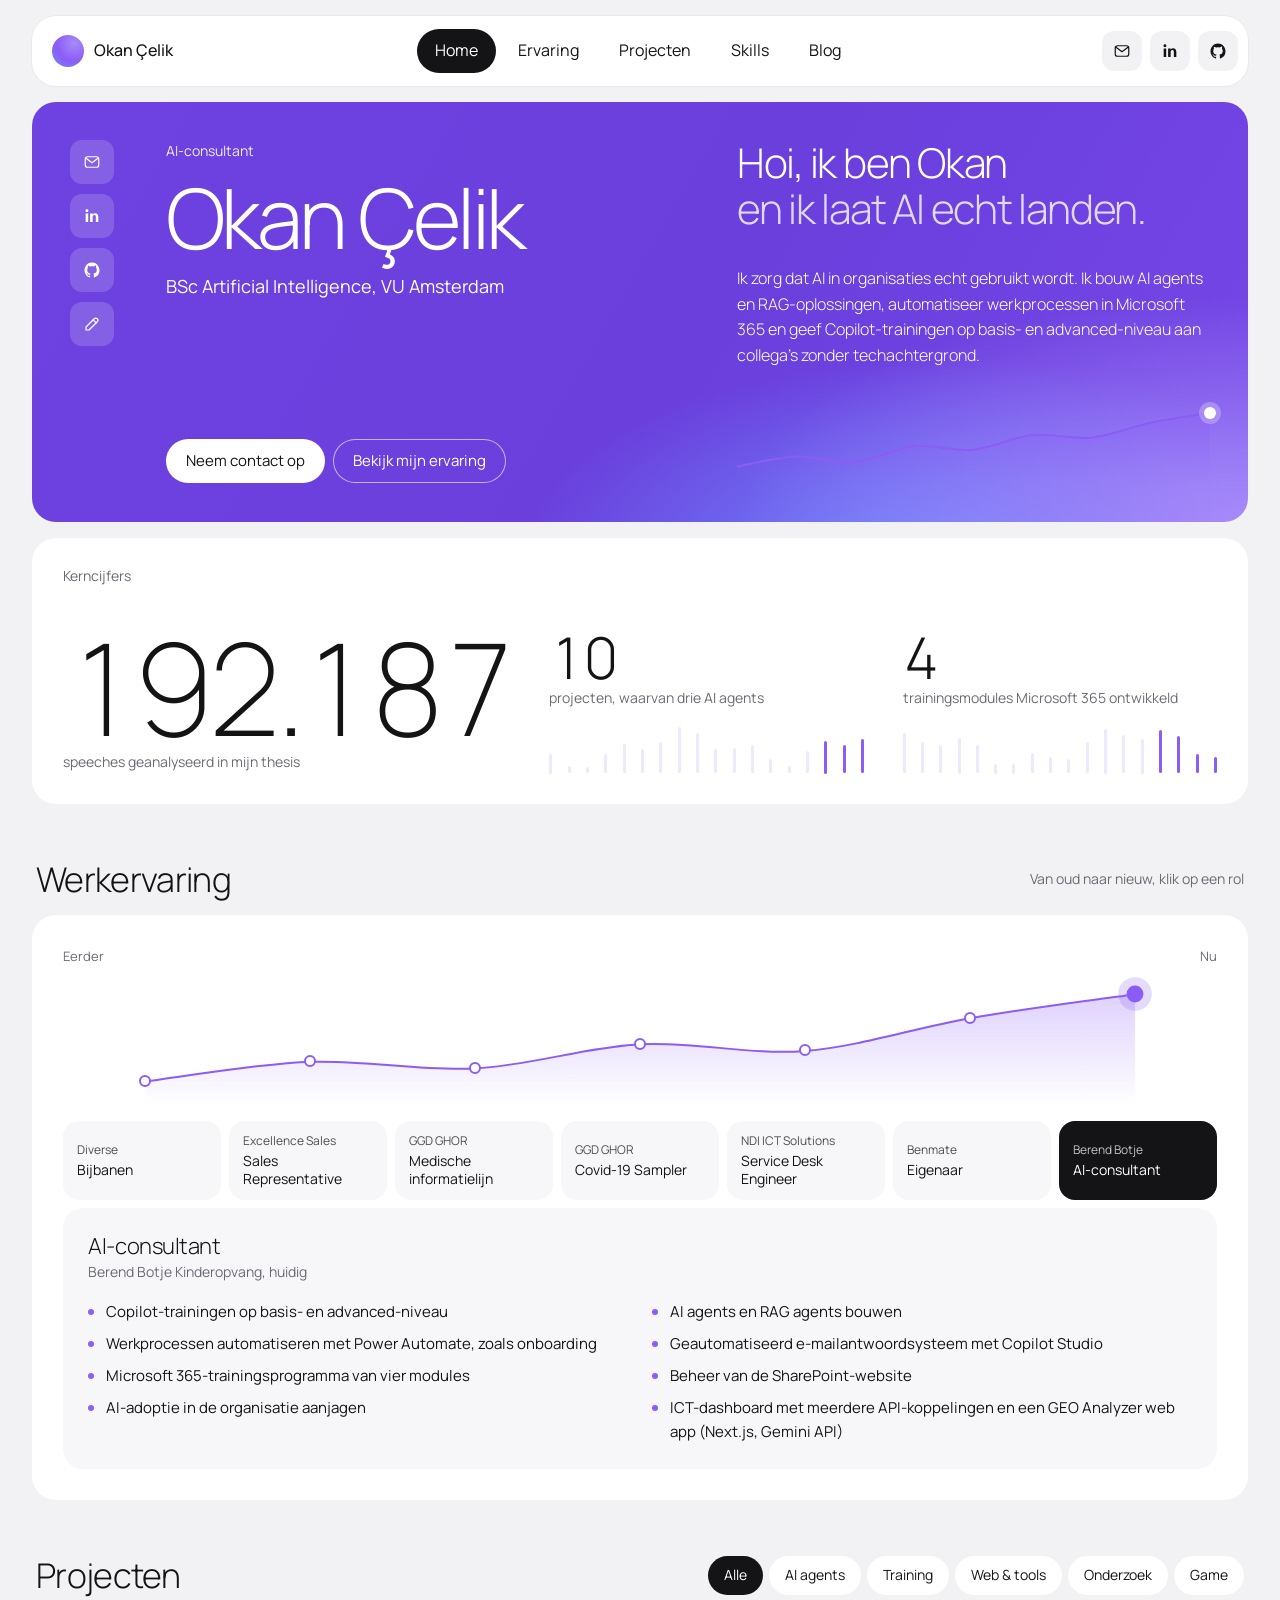
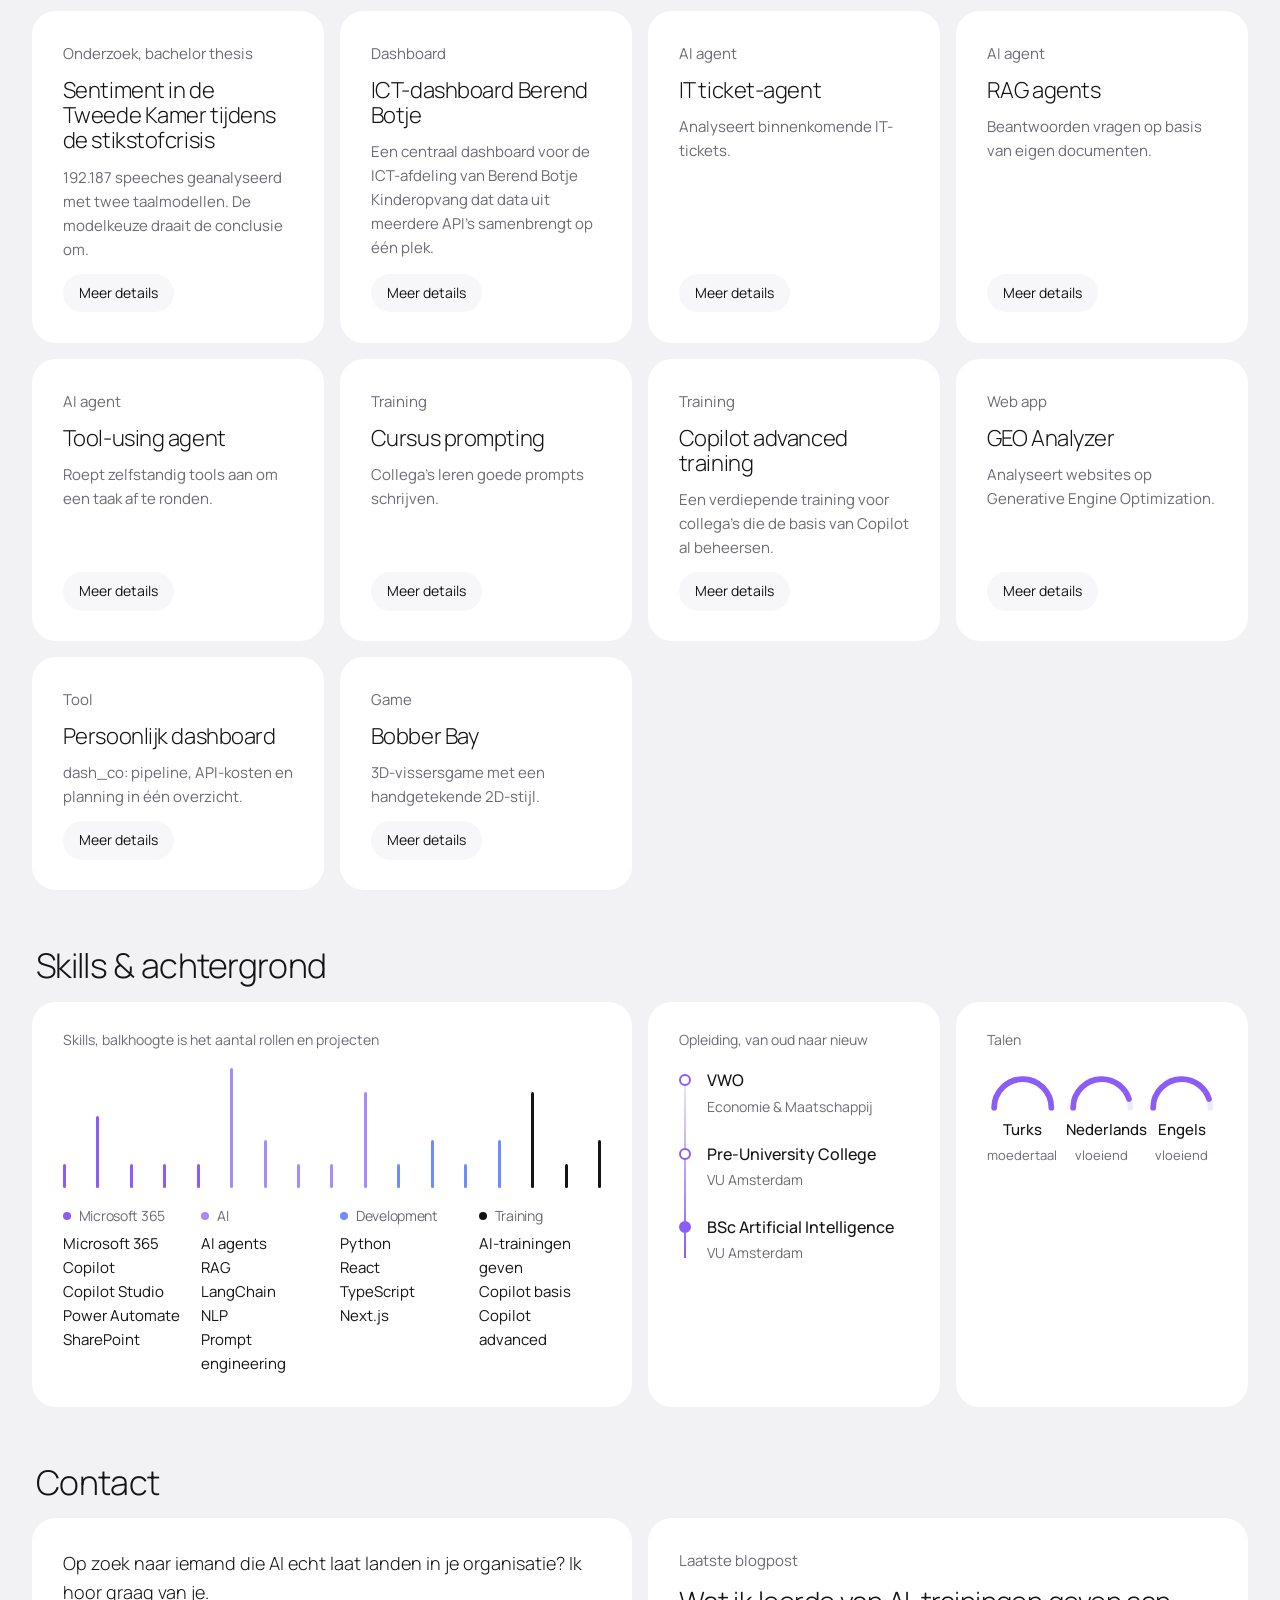
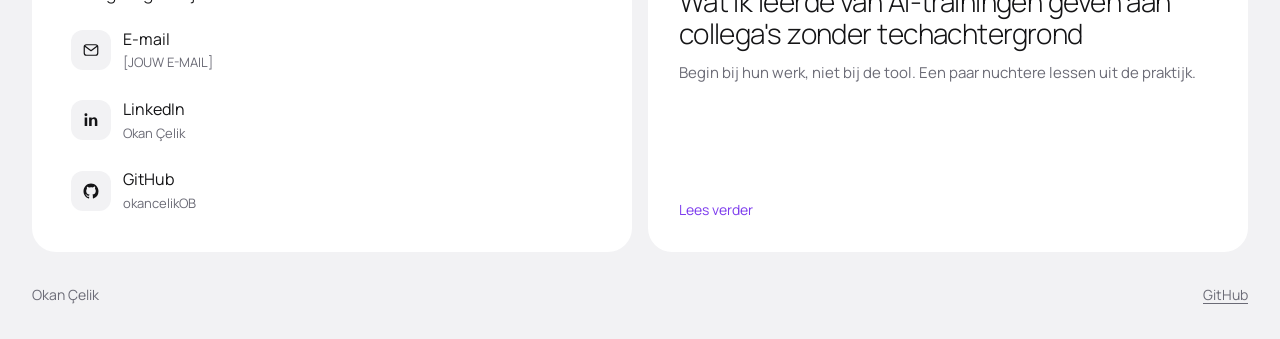
==== commit c8ae1c22: "Copilot basis/advanced, Copilot advanced training en ICT-dashboard toegevoegd; oude stijl met nieuwe" ====
--- a/index.html
+++ b/index.html
@@ -3,12 +3,12 @@
 <head>
   <meta charset="UTF-8">
   <meta name="viewport" content="width=device-width, initial-scale=1">
-  <title>Okan Çelik · AI-consultant</title>
+  <title>Okan Çelik, AI-consultant</title>
   <meta name="description" content="Okan Çelik, AI-consultant en BSc Artificial Intelligence (VU Amsterdam). Ervaring met AI agents, RAG, Copilot-trainingen en procesautomatisering.">
   <link rel="icon" href="assets/favicon.svg" type="image/svg+xml">
   <link rel="preconnect" href="https://fonts.googleapis.com">
   <link rel="preconnect" href="https://fonts.gstatic.com" crossorigin>
-  <link href="https://fonts.googleapis.com/css2?family=Manrope:wght@300;400;500&display=swap" rel="stylesheet">
+  <link href="https://fonts.googleapis.com/css2?family=Manrope:wght@200;300;400;500&display=swap" rel="stylesheet">
   <link rel="stylesheet" href="style.css">
   <script src="script.js" defer></script>
 </head>
@@ -28,12 +28,12 @@
       </ul>
     </nav>
     <div class="icon-links">
-      <!-- VUL-IN: vervang het e-mailadres -->
-      <a class="icon-btn" href="mailto:VUL-IN@example.com" aria-label="E-mail">
+      <!-- INVULLEN: e-mailadres -->
+      <a class="icon-btn" href="mailto:[JOUW E-MAIL]" aria-label="E-mail">
         <svg viewBox="0 0 24 24" fill="none" stroke="currentColor" stroke-width="1.6" stroke-linecap="round" stroke-linejoin="round" aria-hidden="true"><rect x="3" y="5" width="18" height="14" rx="3"/><path d="m4 7 8 6 8-6"/></svg>
       </a>
-      <!-- VUL-IN: vervang de LinkedIn-URL -->
-      <a class="icon-btn" href="https://www.linkedin.com/in/VUL-IN" aria-label="LinkedIn">
+      <!-- INVULLEN: LinkedIn-URL -->
+      <a class="icon-btn" href="[JOUW LINKEDIN-URL]" aria-label="LinkedIn">
         <svg viewBox="0 0 24 24" fill="currentColor" aria-hidden="true"><path d="M6.94 8.5H3.56V20h3.38V8.5ZM5.25 3a1.97 1.97 0 1 0 0 3.94 1.97 1.97 0 0 0 0-3.94Zm15.19 10.3c0-3.1-1.66-4.98-4.32-4.98-1.92 0-2.78 1.06-3.26 1.8V8.5H9.5V20h3.38v-6.06c0-1.6.3-3.14 2.28-3.14 1.95 0 1.98 1.82 1.98 3.24V20h3.3v-6.7Z"/></svg>
       </a>
       <a class="icon-btn" href="https://github.com/okancelikOB" aria-label="GitHub">
@@ -46,31 +46,49 @@
 
     <!-- 1. INTRO -->
     <section class="bento" id="overzicht" aria-label="Introductie">
-      <div class="panel panel--accent hero">
-        <p class="label">AI-consultant · BSc Artificial Intelligence (VU Amsterdam)</p>
-        <h1>Okan Çelik</h1>
-        <p class="intro">Ik zorg dat AI in organisaties echt gebruikt wordt. Ik bouw AI agents en RAG-oplossingen, automatiseer werkprocessen in Microsoft 365 en train collega's zonder techachtergrond om er zelf mee te werken.</p>
-        <div class="actions">
-          <a class="btn btn--light" href="#ervaring">Bekijk mijn ervaring</a>
-          <a class="btn btn--ghost" href="#contact">Neem contact op</a>
-        </div>
-        <div class="curve hero-curve" data-curve="0.15,0.3,0.22,0.45,0.4,0.62,0.58,0.8,0.95" aria-hidden="true"></div>
+      <div class="panel hero">
+        <nav class="hero-rail" aria-label="Snelkoppelingen">
+          <!-- INVULLEN: e-mailadres -->
+          <a class="icon-btn" href="mailto:[JOUW E-MAIL]" aria-label="E-mail"><svg viewBox="0 0 24 24" fill="none" stroke="currentColor" stroke-width="1.6" stroke-linecap="round" stroke-linejoin="round" aria-hidden="true"><rect x="3" y="5" width="18" height="14" rx="3"/><path d="m4 7 8 6 8-6"/></svg></a>
+          <!-- INVULLEN: LinkedIn-URL -->
+          <a class="icon-btn" href="[JOUW LINKEDIN-URL]" aria-label="LinkedIn"><svg viewBox="0 0 24 24" fill="currentColor" aria-hidden="true"><path d="M6.94 8.5H3.56V20h3.38V8.5ZM5.25 3a1.97 1.97 0 1 0 0 3.94 1.97 1.97 0 0 0 0-3.94Zm15.19 10.3c0-3.1-1.66-4.98-4.32-4.98-1.92 0-2.78 1.06-3.26 1.8V8.5H9.5V20h3.38v-6.06c0-1.6.3-3.14 2.28-3.14 1.95 0 1.98 1.82 1.98 3.24V20h3.3v-6.7Z"/></svg></a>
+          <a class="icon-btn" href="https://github.com/okancelikOB" aria-label="GitHub"><svg viewBox="0 0 24 24" fill="currentColor" aria-hidden="true"><path d="M12 2C6.48 2 2 6.58 2 12.23c0 4.52 2.87 8.35 6.84 9.7.5.1.68-.22.68-.49l-.01-1.73c-2.78.62-3.37-1.37-3.37-1.37-.46-1.18-1.11-1.5-1.11-1.5-.91-.64.07-.62.07-.62 1 .07 1.53 1.06 1.53 1.06.9 1.57 2.35 1.12 2.92.86.09-.67.35-1.12.63-1.38-2.22-.26-4.56-1.14-4.56-5.07 0-1.12.39-2.04 1.03-2.76-.1-.26-.45-1.3.1-2.71 0 0 .84-.28 2.75 1.05A9.36 9.36 0 0 1 12 6.84c.85 0 1.7.12 2.5.34 1.9-1.33 2.74-1.05 2.74-1.05.55 1.41.2 2.45.1 2.71.64.72 1.03 1.64 1.03 2.76 0 3.94-2.34 4.8-4.57 5.06.36.32.68.94.68 1.9l-.01 2.81c0 .27.18.6.69.49A10.26 10.26 0 0 0 22 12.23C22 6.58 17.52 2 12 2Z"/></svg></a>
+          <a class="icon-btn" href="blog/" aria-label="Blog"><svg viewBox="0 0 24 24" fill="none" stroke="currentColor" stroke-width="1.6" stroke-linecap="round" stroke-linejoin="round" aria-hidden="true"><path d="M4 20h4L19 9a2.8 2.8 0 0 0-4-4L4 16v4Z"/><path d="m13.5 6.5 4 4"/></svg></a>
+        </nav>
+
+        <div class="hero-main">
+          <p class="label">AI-consultant</p>
+          <h1>Okan Çelik</h1>
+          <p class="role">BSc Artificial Intelligence, VU Amsterdam</p>
+          <div class="actions">
+            <a class="btn btn--lime" href="#contact">Neem contact op</a>
+            <a class="btn btn--soft" href="#ervaring">Bekijk mijn ervaring</a>
+          </div>
+        </div>
+
+        <div class="hero-side">
+          <p class="greeting">Hoi, ik ben Okan <span>en ik laat AI echt landen.</span></p>
+          <p class="intro">Ik zorg dat AI in organisaties echt gebruikt wordt. Ik bouw AI agents en RAG-oplossingen, automatiseer werkprocessen in Microsoft 365 en geef Copilot-trainingen op basis- en advanced-niveau aan collega's zonder techachtergrond.</p>
+          <div class="curve hero-curve" data-curve="0.15,0.3,0.22,0.45,0.4,0.62,0.58,0.8,0.95" aria-hidden="true"></div>
+        </div>
       </div>
 
       <div class="panel keystats">
         <h2 class="label">Kerncijfers</h2>
         <dl>
-          <div>
+          <div class="hero-number">
             <dt>speeches geanalyseerd in mijn thesis</dt>
             <dd>192.187</dd>
           </div>
           <div>
             <dt>projecten, waarvan drie AI agents</dt>
-            <dd>8</dd>
+            <dd>10</dd>
+            <div class="bars" data-bars="18" data-seed="4" data-highlight="3" aria-hidden="true"></div>
           </div>
           <div>
             <dt>trainingsmodules Microsoft 365 ontwikkeld</dt>
             <dd>4</dd>
+            <div class="bars" data-bars="18" data-seed="1" data-highlight="4" aria-hidden="true"></div>
           </div>
         </dl>
       </div>
@@ -80,10 +98,10 @@
     <section class="section" id="ervaring" aria-labelledby="ervaring-titel">
       <div class="section-head">
         <h2 class="title" id="ervaring-titel">Werkervaring</h2>
-        <p class="sub">Van oud naar nieuw · klik op een rol</p>
-      </div>
-
-      <div class="panel" data-tracker>
+        <p class="sub">Van oud naar nieuw, klik op een rol</p>
+      </div>
+
+      <div class="panel tracker" data-tracker>
         <div class="axis" aria-hidden="true"><span>Eerder</span><span>Nu</span></div>
         <div class="curve tracker-chart" data-curve="0.12,0.3,0.24,0.46,0.4,0.7,0.92" data-dots="all" data-spread="center"></div>
 
@@ -94,7 +112,7 @@
           <button role="tab" id="tab-4" aria-controls="rol-4" data-skills=""><span class="org">GGD GHOR</span><span class="role-name">Covid-19 Sampler</span></button>
           <button role="tab" id="tab-5" aria-controls="rol-5" data-skills="training"><span class="org">NDI ICT Solutions</span><span class="role-name">Service Desk Engineer</span></button>
           <button role="tab" id="tab-6" aria-controls="rol-6" data-skills="agents langchain react typescript prompt"><span class="org">Benmate</span><span class="role-name">Eigenaar</span></button>
-          <button role="tab" id="tab-7" aria-controls="rol-7" data-skills="m365 copilot copilot-studio power-automate sharepoint agents rag prompt training nextjs"><span class="org">Berend Botje</span><span class="role-name">AI-consultant</span></button>
+          <button role="tab" id="tab-7" aria-controls="rol-7" data-skills="m365 copilot copilot-basis copilot-advanced copilot-studio power-automate sharepoint agents rag prompt training nextjs"><span class="org">Berend Botje</span><span class="role-name">AI-consultant</span></button>
         </div>
 
         <div class="tracker-detail" role="tabpanel" id="rol-1" aria-labelledby="tab-1">
@@ -148,16 +166,16 @@
         </div>
         <div class="tracker-detail" role="tabpanel" id="rol-7" aria-labelledby="tab-7">
           <h3>AI-consultant</h3>
-          <p class="label">Berend Botje Kinderopvang · huidig</p>
-          <ul>
-            <li>AI-trainingen: Copilot prompts basis en advanced</li>
+          <p class="label">Berend Botje Kinderopvang, huidig</p>
+          <ul>
+            <li>Copilot-trainingen op basis- en advanced-niveau</li>
             <li>AI agents en RAG agents bouwen</li>
             <li>Werkprocessen automatiseren met Power Automate, zoals onboarding</li>
             <li>Geautomatiseerd e-mailantwoordsysteem met Copilot Studio</li>
             <li>Microsoft 365-trainingsprogramma van vier modules</li>
             <li>Beheer van de SharePoint-website</li>
             <li>AI-adoptie in de organisatie aanjagen</li>
-            <li>Eigen dashboard en een GEO Analyzer web app (Next.js, Gemini API)</li>
+            <li>ICT-dashboard met meerdere API-koppelingen en een GEO Analyzer web app (Next.js, Gemini API)</li>
           </ul>
         </div>
       </div>
@@ -186,7 +204,7 @@
       <div class="bento projects">
 
         <article class="panel project" id="p-thesis" data-cat="research" data-skills="nlp python">
-          <p class="label">Onderzoek · Bachelor thesis</p>
+          <p class="label">Onderzoek, bachelor thesis</p>
           <h3 class="title">Sentiment in de Tweede Kamer tijdens de stikstofcrisis</h3>
           <p>192.187 speeches geanalyseerd met twee taalmodellen. De modelkeuze draait de conclusie om.</p>
           <div class="project-more" id="more-thesis">
@@ -195,9 +213,21 @@
               <div class="diverge-row"><span>ParlaSent</span><div class="diverge-track"><span class="diverge-bar neg" style="width:44.5%"></span></div><span class="val">−0.089</span></div>
               <div class="diverge-row"><span>RobBERT</span><div class="diverge-track"><span class="diverge-bar pos" style="width:2.5%"></span></div><span class="val">+0.005</span></div>
             </div>
-            <p class="tech">ParlaSent · RobBERT · Random Forest · SHAP · Python</p>
+            <p class="tech">ParlaSent, RobBERT, Random Forest, SHAP en Python</p>
           </div>
           <button class="more-btn" aria-expanded="false" aria-controls="more-thesis">Meer details</button>
+        </article>
+
+        <!-- INVULLEN: welke informatie het dashboard toont, welke API's het koppelt en welke technieken je gebruikte -->
+        <article class="panel project" data-cat="web" data-skills="">
+          <p class="label">Dashboard</p>
+          <h3 class="title">ICT-dashboard Berend Botje</h3>
+          <p>Een centraal dashboard voor de ICT-afdeling van Berend Botje Kinderopvang dat data uit meerdere API's samenbrengt op één plek.</p>
+          <div class="project-more" id="more-ict">
+            <p>Wat het toont en welke koppelingen het gebruikt: [VUL IN: welke API's en wat je erop ziet]</p>
+            <p class="tech">Dashboard, API-integraties, [VUL IN: technieken, bijv. Next.js of Python]</p>
+          </div>
+          <button class="more-btn" aria-expanded="false" aria-controls="more-ict">Meer details</button>
         </article>
 
         <!-- AANVULLEN: wat doet de agent precies, met welke tools, wat leverde het op -->
@@ -240,9 +270,20 @@
           <p>Collega's leren goede prompts schrijven.</p>
           <div class="project-more" id="more-cursus">
             <p>Praktisch opgezet: deelnemers oefenen met taken uit hun eigen werk en leren een prompt opbouwen uit rol, taak, doelgroep en vorm.</p>
-            <p><a href="blog/posts/wat-ik-leerde-van-ai-trainingen.html">Lees wat ik leerde van het geven van AI-trainingen →</a></p>
+            <p><a href="blog/posts/wat-ik-leerde-van-ai-trainingen.html">Lees wat ik leerde van het geven van AI-trainingen</a></p>
           </div>
           <button class="more-btn" aria-expanded="false" aria-controls="more-cursus">Meer details</button>
+        </article>
+
+        <!-- AANVULLEN: onderwerpen van de training, voor wie, hoeveel sessies -->
+        <article class="panel project" data-cat="training" data-skills="copilot copilot-advanced training prompt">
+          <p class="label">Training</p>
+          <h3 class="title">Copilot advanced training</h3>
+          <p>Een verdiepende training voor collega's die de basis van Copilot al beheersen.</p>
+          <div class="project-more" id="more-copilot-adv">
+            <p>Het vervolg op de Copilot basistraining. Deelnemers die de basis al beheersen gaan een stap verder met Copilot in hun eigen werk.</p>
+          </div>
+          <button class="more-btn" aria-expanded="false" aria-controls="more-copilot-adv">Meer details</button>
         </article>
 
         <article class="panel project" data-cat="web" data-skills="nextjs react">
@@ -251,7 +292,7 @@
           <p>Analyseert websites op Generative Engine Optimization.</p>
           <div class="project-more" id="more-geo">
             <p>De app beoordeelt hoe goed een website te begrijpen is voor AI-zoekmachines en generatieve modellen.</p>
-            <p class="tech">Next.js · Gemini API</p>
+            <p class="tech">Next.js en Gemini API</p>
           </div>
           <button class="more-btn" aria-expanded="false" aria-controls="more-geo">Meer details</button>
         </article>
@@ -287,7 +328,7 @@
       </div>
       <div class="bento">
         <div class="panel span-6">
-          <h3 class="label">Skills · balkhoogte = aantal rollen en projecten</h3>
+          <h3 class="label">Skills, balkhoogte is het aantal rollen en projecten</h3>
           <!-- De balken worden door script.js berekend uit de data-skills van rollen en projecten -->
           <div class="bars skill-chart" aria-hidden="true"></div>
           <div class="skill-groups">
@@ -324,13 +365,15 @@
               <h4 style="--c:var(--ink)">Training</h4>
               <ul>
                 <li data-skill="training">AI-trainingen geven</li>
+                <li data-skill="copilot-basis">Copilot basis</li>
+                <li data-skill="copilot-advanced">Copilot advanced</li>
               </ul>
             </div>
           </div>
         </div>
 
         <div class="panel span-3">
-          <h3 class="label">Opleiding · oud → nieuw</h3>
+          <h3 class="label">Opleiding, van oud naar nieuw</h3>
           <ol class="steps">
             <li><strong>VWO</strong><span class="sub">Economie &amp; Maatschappij</span></li>
             <li><strong>Pre-University College</strong><span class="sub">VU Amsterdam</span></li>
@@ -340,10 +383,19 @@
 
         <div class="panel span-3">
           <h3 class="label">Talen</h3>
-          <ul class="lang-list">
-            <li>Turks <span>moedertaal</span></li>
-            <li>Nederlands <span>vloeiend</span></li>
-            <li>Engels <span>vloeiend</span></li>
+<ul class="meters">
+            <li class="meter">
+              <svg viewBox="0 0 100 56" aria-hidden="true"><path class="meter-track" d="M10 50 A40 40 0 0 1 90 50" pathLength="100"/><path class="meter-fill" d="M10 50 A40 40 0 0 1 90 50" pathLength="100" style="--fill:100"/></svg>
+              <strong>Turks</strong><span>moedertaal</span>
+            </li>
+            <li class="meter">
+              <svg viewBox="0 0 100 56" aria-hidden="true"><path class="meter-track" d="M10 50 A40 40 0 0 1 90 50" pathLength="100"/><path class="meter-fill" d="M10 50 A40 40 0 0 1 90 50" pathLength="100" style="--fill:90"/></svg>
+              <strong>Nederlands</strong><span>vloeiend</span>
+            </li>
+            <li class="meter">
+              <svg viewBox="0 0 100 56" aria-hidden="true"><path class="meter-track" d="M10 50 A40 40 0 0 1 90 50" pathLength="100"/><path class="meter-fill" d="M10 50 A40 40 0 0 1 90 50" pathLength="100" style="--fill:90"/></svg>
+              <strong>Engels</strong><span>vloeiend</span>
+            </li>
           </ul>
         </div>
       </div>
@@ -358,10 +410,10 @@
         <div class="panel span-6 contact">
           <p class="lead-text">Op zoek naar iemand die AI echt laat landen in je organisatie? Ik hoor graag van je.</p>
           <ul class="contact-list">
-            <!-- VUL-IN: e-mailadres -->
-            <li><a href="mailto:VUL-IN@example.com"><span class="icon-btn" aria-hidden="true"><svg viewBox="0 0 24 24" fill="none" stroke="currentColor" stroke-width="1.6" stroke-linecap="round" stroke-linejoin="round"><rect x="3" y="5" width="18" height="14" rx="3"/><path d="m4 7 8 6 8-6"/></svg></span><span>E-mail<small>VUL-IN@example.com</small></span></a></li>
-            <!-- VUL-IN: LinkedIn-URL -->
-            <li><a href="https://www.linkedin.com/in/VUL-IN"><span class="icon-btn" aria-hidden="true"><svg viewBox="0 0 24 24" fill="currentColor"><path d="M6.94 8.5H3.56V20h3.38V8.5ZM5.25 3a1.97 1.97 0 1 0 0 3.94 1.97 1.97 0 0 0 0-3.94Zm15.19 10.3c0-3.1-1.66-4.98-4.32-4.98-1.92 0-2.78 1.06-3.26 1.8V8.5H9.5V20h3.38v-6.06c0-1.6.3-3.14 2.28-3.14 1.95 0 1.98 1.82 1.98 3.24V20h3.3v-6.7Z"/></svg></span><span>LinkedIn<small>Okan Çelik</small></span></a></li>
+            <!-- INVULLEN: e-mailadres -->
+            <li><a href="mailto:[JOUW E-MAIL]"><span class="icon-btn" aria-hidden="true"><svg viewBox="0 0 24 24" fill="none" stroke="currentColor" stroke-width="1.6" stroke-linecap="round" stroke-linejoin="round"><rect x="3" y="5" width="18" height="14" rx="3"/><path d="m4 7 8 6 8-6"/></svg></span><span>E-mail<small>[JOUW E-MAIL]</small></span></a></li>
+            <!-- INVULLEN: LinkedIn-URL -->
+            <li><a href="[JOUW LINKEDIN-URL]"><span class="icon-btn" aria-hidden="true"><svg viewBox="0 0 24 24" fill="currentColor"><path d="M6.94 8.5H3.56V20h3.38V8.5ZM5.25 3a1.97 1.97 0 1 0 0 3.94 1.97 1.97 0 0 0 0-3.94Zm15.19 10.3c0-3.1-1.66-4.98-4.32-4.98-1.92 0-2.78 1.06-3.26 1.8V8.5H9.5V20h3.38v-6.06c0-1.6.3-3.14 2.28-3.14 1.95 0 1.98 1.82 1.98 3.24V20h3.3v-6.7Z"/></svg></span><span>LinkedIn<small>Okan Çelik</small></span></a></li>
             <li><a href="https://github.com/okancelikOB"><span class="icon-btn" aria-hidden="true"><svg viewBox="0 0 24 24" fill="currentColor"><path d="M12 2C6.48 2 2 6.58 2 12.23c0 4.52 2.87 8.35 6.84 9.7.5.1.68-.22.68-.49l-.01-1.73c-2.78.62-3.37-1.37-3.37-1.37-.46-1.18-1.11-1.5-1.11-1.5-.91-.64.07-.62.07-.62 1 .07 1.53 1.06 1.53 1.06.9 1.57 2.35 1.12 2.92.86.09-.67.35-1.12.63-1.38-2.22-.26-4.56-1.14-4.56-5.07 0-1.12.39-2.04 1.03-2.76-.1-.26-.45-1.3.1-2.71 0 0 .84-.28 2.75 1.05A9.36 9.36 0 0 1 12 6.84c.85 0 1.7.12 2.5.34 1.9-1.33 2.74-1.05 2.74-1.05.55 1.41.2 2.45.1 2.71.64.72 1.03 1.64 1.03 2.76 0 3.94-2.34 4.8-4.57 5.06.36.32.68.94.68 1.9l-.01 2.81c0 .27.18.6.69.49A10.26 10.26 0 0 0 22 12.23C22 6.58 17.52 2 12 2Z"/></svg></span><span>GitHub<small>okancelikOB</small></span></a></li>
           </ul>
         </div>
@@ -371,7 +423,7 @@
           <p class="label">Laatste blogpost</p>
           <h3 class="title"><a href="blog/posts/wat-ik-leerde-van-ai-trainingen.html">Wat ik leerde van AI-trainingen geven aan collega's zonder techachtergrond</a></h3>
           <p>Begin bij hun werk, niet bij de tool. Een paar nuchtere lessen uit de praktijk.</p>
-          <span class="more" aria-hidden="true">Lees verder →</span>
+          <span class="more" aria-hidden="true">Lees verder</span>
         </article>
       </div>
     </section>
--- a/style.css
+++ b/style.css
@@ -42,9 +42,10 @@
 img, svg { max-width: 100%; display: block; }
 [hidden] { display: none !important; }
 
-h1, h2, h3 { margin: 0; font-weight: 400; line-height: 1.15; letter-spacing: -0.02em; }
+h1, h2, h3, h4 { margin: 0; font-weight: 400; line-height: 1.15; letter-spacing: -0.02em; }
 p { margin: 0; }
 ul, ol { margin: 0; padding: 0; list-style: none; }
+strong { font-weight: 500; }
 
 a { color: var(--link); text-underline-offset: 3px; }
 
@@ -58,7 +59,7 @@
   position: absolute;
   left: 16px;
   top: -100px;
-  z-index: 10;
+  z-index: 50;
   padding: 10px 16px;
   background: var(--ink);
   color: #fff;
@@ -84,14 +85,14 @@
 /* ---------- Navigatie ---------- */
 
 .site-header {
+  position: sticky;
+  top: 8px;
+  z-index: 20;
   display: grid;
   grid-template-columns: auto 1fr auto;
   grid-template-areas: "logo nav icons";
   align-items: center;
   gap: 16px;
-  position: sticky;
-  top: 8px;
-  z-index: 20;
   margin-block: 16px;
   padding: 10px 10px 10px 20px;
   background: var(--panel);
@@ -136,6 +137,7 @@
 .icon-btn {
   display: grid;
   place-items: center;
+  flex: none;
   width: 40px;
   height: 40px;
   border-radius: 12px;
@@ -162,30 +164,12 @@
 
 .span-3 { grid-column: span 3; }
 .span-4 { grid-column: span 4; }
-.span-5 { grid-column: span 5; }
 .span-6 { grid-column: span 6; }
-.span-7 { grid-column: span 7; }
 .span-8 { grid-column: span 8; }
 .span-12 { grid-column: span 12; }
 
-.panel-head {
-  display: flex;
-  justify-content: space-between;
-  align-items: baseline;
-  gap: 12px;
-  margin-bottom: 20px;
-}
-
 .label { font-size: 14px; color: var(--muted); font-weight: 400; letter-spacing: 0; }
 .title { font-size: clamp(22px, 2.2vw, 28px); font-weight: 300; }
-.big {
-  font-size: clamp(44px, 5vw, 64px);
-  font-weight: 300;
-  line-height: 1;
-  letter-spacing: -0.04em;
-  margin-block: 12px 8px;
-  font-variant-numeric: tabular-nums;
-}
 .sub { font-size: 14px; color: var(--muted); }
 
 .chip {
@@ -200,34 +184,6 @@
 }
 .chips { display: flex; flex-wrap: wrap; gap: 6px; }
 
-/* ---------- Groot paars paneel ---------- */
-
-.panel--accent {
-  position: relative;
-  overflow: hidden;
-  display: flex;
-  flex-direction: column;
-  color: #fff;
-  background:
-    radial-gradient(120% 90% at 100% 0%, var(--lavender) 0%, rgba(167, 139, 250, 0) 55%),
-    radial-gradient(90% 80% at 100% 100%, var(--blue) 0%, rgba(110, 139, 255, 0) 60%),
-    linear-gradient(160deg, var(--violet-deep) 0%, #6A3FDC 60%, var(--violet) 100%);
-}
-.panel--accent .label { color: #fff; opacity: 0.85; }
-.panel--accent :focus-visible { outline-color: #fff; }
-
-.hero { grid-column: 5 / span 8; grid-row: 1; min-height: 380px; }
-.hero h1 {
-  font-size: clamp(44px, 5.5vw, 76px);
-  font-weight: 300;
-  letter-spacing: -0.04em;
-  margin-block: 16px 8px;
-}
-.hero .intro { max-width: 46ch; margin-top: 16px; font-weight: 300; font-size: 17px; }
-
-.hero-curve { position: relative; height: 90px; margin-block: auto 0; color: #fff; padding-top: 24px; }
-
-.actions { display: flex; flex-wrap: wrap; gap: 8px; margin-top: 24px; }
 .btn {
   display: inline-flex;
   align-items: center;
@@ -238,14 +194,86 @@
   text-decoration: none;
   white-space: nowrap;
 }
-.btn--light { background: #fff; color: var(--ink); }
-.btn--ghost { color: #fff; box-shadow: inset 0 0 0 1px rgba(255, 255, 255, 0.55); }
-.btn--ghost:hover { background: rgba(255, 255, 255, 0.12); }
-.btn--dark { background: var(--ink); color: #fff; }
+/* In het paarse paneel: wit = hoofdknop, omlijnd = tweede knop */
+.btn--lime { background: #fff; color: var(--ink); }
+.btn--lime:hover { background: var(--tint); }
+.btn--soft { color: #fff; box-shadow: inset 0 0 0 1px rgba(255, 255, 255, 0.6); }
+.btn--soft:hover { background: rgba(255, 255, 255, 0.12); }
+
+/* ---------- Hero: groot paars paneel ---------- */
+
+.hero {
+  grid-column: 1 / -1;
+  display: grid;
+  grid-template-columns: auto minmax(0, 1.1fr) minmax(0, 1fr);
+  gap: clamp(20px, 4vw, 56px);
+  min-height: 420px;
+  padding: clamp(20px, 3vw, 40px);
+  overflow: hidden;
+  color: #fff;
+  background:
+    radial-gradient(70% 90% at 100% 100%, var(--lavender) 0%, rgba(167, 139, 250, 0) 60%),
+    radial-gradient(50% 70% at 75% 110%, var(--blue) 0%, rgba(110, 139, 255, 0) 70%),
+    linear-gradient(120deg, var(--violet-deep) 0%, #6A3FDC 55%, #7446E6 100%);
+}
+.hero .label { color: #fff; opacity: 0.9; }
+.hero :focus-visible { outline-color: #fff; }
+
+.hero-rail { display: flex; flex-direction: column; gap: 10px; }
+.hero-rail .icon-btn { width: 44px; height: 44px; background: rgba(255, 255, 255, 0.16); color: #fff; }
+.hero-rail .icon-btn:hover { background: rgba(255, 255, 255, 0.3); color: #fff; }
+
+.hero-main { display: flex; flex-direction: column; }
+.hero-main h1 {
+  font-size: clamp(48px, 6.5vw, 92px);
+  font-weight: 300;
+  letter-spacing: -0.045em;
+  line-height: 1;
+  margin-block: 14px 12px;
+}
+.hero-main .role { font-size: 18px; }
+.actions { display: flex; flex-wrap: wrap; gap: 8px; margin-top: auto; padding-top: 28px; }
+
+.hero-side { display: flex; flex-direction: column; justify-content: space-between; gap: 24px; }
+.greeting { font-size: clamp(28px, 3.2vw, 44px); font-weight: 300; line-height: 1.12; letter-spacing: -0.03em; }
+.greeting span { display: block; opacity: 0.8; }
+.hero-side .intro { max-width: 48ch; font-weight: 300; }
+
+.hero-curve { position: relative; height: 80px; color: #fff; }
+.hero-curve .curve-dot { background: #fff; border: 0; box-shadow: 0 0 0 5px rgba(255, 255, 255, 0.25); }
+
+/* ---------- Kerncijfers ---------- */
+
+.keystats {
+  grid-column: 1 / -1;
+  display: grid;
+  grid-template-columns: max-content minmax(0, 1fr) minmax(0, 1fr);
+  gap: clamp(16px, 3vw, 48px);
+  align-items: end;
+}
+.keystats h2 { grid-column: 1 / -1; }
+.keystats dl { display: contents; }
+.keystats dl > div { display: flex; flex-direction: column; min-width: 0; }
+.keystats dt { font-size: 14px; color: var(--muted); }
+.keystats dd {
+  order: -1;
+  margin: 0;
+  font-size: clamp(44px, 4.5vw, 64px);
+  font-weight: 300;
+  line-height: 1;
+  letter-spacing: -0.04em;
+  font-variant-numeric: tabular-nums;
+}
+.keystats .hero-number dd {
+  font-size: clamp(64px, 10vw, 144px);
+  font-weight: 200;
+  letter-spacing: -0.06em;
+}
+.keystats .bars { margin-top: 16px; height: 48px; }
 
 /* ---------- Grafieken ---------- */
 
-/* Dunne verticale streepjes (gevuld door script.js of handmatig) */
+/* Dunne verticale streepjes */
 .bars {
   display: flex;
   align-items: flex-end;
@@ -273,33 +301,83 @@
   height: 12px;
   border-radius: 50%;
   background: currentColor;
-  box-shadow: 0 0 0 5px color-mix(in srgb, currentColor 22%, transparent);
   transform: translate(-50%, -50%);
 }
-.hero-curve .curve-dot { background: #fff; }
-.hero-curve .curve-line { stroke-width: 2.5; }
-
-/* Talen */
-.lang-list { display: grid; gap: 14px; margin-top: 20px; }
-.lang-list li { display: flex; justify-content: space-between; gap: 8px; font-size: 15px; }
-.lang-list span { color: var(--muted); font-size: 14px; }
+
+/* Halve-cirkelmeters (talen) */
+.meters { display: grid; grid-template-columns: repeat(3, minmax(0, 1fr)); gap: 8px; margin-top: 24px; }
+.meter { text-align: center; }
+.meter svg { width: 100%; max-width: 120px; margin: 0 auto; overflow: visible; }
+.meter-track { fill: none; stroke: var(--tint); stroke-width: 8; stroke-linecap: round; }
+.meter-fill {
+  fill: none;
+  stroke: var(--violet);
+  stroke-width: 8;
+  stroke-linecap: round;
+  stroke-dasharray: var(--fill) 100;
+}
+.meter strong { display: block; margin-top: 6px; font-size: 15px; }
+.meter span { font-size: 13px; color: var(--muted); }
+
+/* ---------- Secties ---------- */
+
+.section { margin-top: 56px; }
+.section-head {
+  display: flex;
+  flex-wrap: wrap;
+  justify-content: space-between;
+  align-items: center;
+  gap: 12px 16px;
+  margin: 0 4px 16px;
+}
+.section-head .title { font-size: clamp(26px, 2.8vw, 34px); }
 
 /* ---------- Werkervaring (tracker) ---------- */
 
 .tracker-chart { height: 130px; margin-bottom: 16px; }
 .tracker-chart .curve-dot {
-  width: 10px;
-  height: 10px;
+  width: 12px;
+  height: 12px;
   background: #fff;
   border: 2px solid var(--violet);
-  box-shadow: none;
+  cursor: pointer;
   transition: transform 0.2s;
 }
+.tracker-chart .curve-dot::before {         /* groter klikvlak */
+  content: "";
+  position: absolute;
+  inset: -10px;
+  border-radius: 50%;
+}
+.tracker-chart .curve-dot:hover { transform: translate(-50%, -50%) scale(1.25); }
 .tracker-chart .curve-dot.is-active {
   background: var(--violet);
   box-shadow: 0 0 0 6px color-mix(in srgb, var(--violet) 22%, transparent);
   transform: translate(-50%, -50%) scale(1.4);
 }
+
+/* Tooltip bij hover (wordt mee geschaald met de stip, daarom scale terug) */
+.tracker-chart .curve-dot::after {
+  content: attr(data-tip);
+  position: absolute;
+  bottom: calc(100% + 10px);
+  left: 50%;
+  padding: 6px 12px;
+  border-radius: 10px;
+  background: var(--ink);
+  color: #fff;
+  font-size: 12px;
+  line-height: 1.3;
+  white-space: nowrap;
+  pointer-events: none;
+  opacity: 0;
+  transform: translateX(-50%) scale(0.75);
+  transform-origin: bottom center;
+  transition: opacity 0.15s;
+}
+.tracker-chart .curve-dot:hover::after { opacity: 1; }
+.tracker-chart .curve-dot:nth-of-type(1)::after { left: 0; transform: scale(0.75); transform-origin: bottom left; }
+.tracker-chart .curve-dot:last-of-type::after { left: auto; right: 0; transform: scale(0.75); transform-origin: bottom right; }
 
 .axis { display: flex; justify-content: space-between; font-size: 13px; color: var(--muted); margin-bottom: 8px; }
 
@@ -346,7 +424,6 @@
   background: var(--violet);
 }
 
-/* Zonder JS: geen knoppen, alle rollen onder elkaar */
 html:not(.js) .tracker-steps,
 html:not(.js) .tracker-chart,
 html:not(.js) .axis { display: none; }
@@ -354,13 +431,14 @@
 /* ---------- Skills ---------- */
 
 .skill-chart { height: 120px; margin-top: 20px; }
-.skill-chart span { width: 3px; }
 .skill-chart span[data-g="1"] { background: var(--violet); }
 .skill-chart span[data-g="2"] { background: var(--lavender); }
 .skill-chart span[data-g="3"] { background: var(--blue); }
 .skill-chart span[data-g="4"] { background: var(--ink); }
 
 .skill-groups { display: grid; grid-template-columns: repeat(4, minmax(0, 1fr)); gap: 16px; margin-top: 20px; }
+.skill-groups h4 { display: flex; align-items: center; gap: 8px; margin: 0 0 8px; font-size: 14px; font-weight: 400; color: var(--muted); }
+.skill-groups h4::before { content: ""; width: 8px; height: 8px; border-radius: 50%; background: var(--c); }
 .skill-groups li { font-size: 15px; }
 
 /* ---------- Opleiding ---------- */
@@ -373,7 +451,7 @@
   top: 8px;
   bottom: 8px;
   width: 2px;
-  background: linear-gradient(var(--violet), var(--tint));
+  background: linear-gradient(var(--tint), var(--violet));
 }
 .steps li { position: relative; padding-left: 28px; }
 .steps li::before {
@@ -388,14 +466,54 @@
   border: 2px solid var(--violet);
 }
 .steps li:last-child::before { background: var(--violet); }
-.steps strong { display: block; font-weight: 500; }
+.steps strong { display: block; }
 
 /* ---------- Projecten ---------- */
 
+.filters { display: flex; flex-wrap: wrap; gap: 6px; }
+.filter {
+  font: inherit;
+  font-size: 14px;
+  padding: 8px 16px;
+  border: 0;
+  border-radius: 999px;
+  background: var(--panel);
+  color: var(--ink);
+  cursor: pointer;
+}
+.filter:hover { background: var(--tint); }
+.filter[aria-pressed="true"] { background: var(--ink); color: #fff; }
+
+.projects { grid-auto-flow: row dense; }
+.projects .project { grid-column: span 3; }
 .project { display: flex; flex-direction: column; gap: 12px; }
+.project .title { font-size: 22px; }
 .project p { color: var(--muted); font-size: 15px; }
-
-.diverge { margin-top: 8px; }
+.project .tech { font-size: 14px; color: var(--muted); }
+
+html.js .project-more { display: none; }
+.project.is-open { grid-column: 1 / -1; }
+.project.is-open .project-more { display: grid; gap: 14px; max-width: 72ch; }
+.project-more p { color: var(--ink); }
+
+.more-btn {
+  align-self: flex-start;
+  margin-top: auto;
+  font: inherit;
+  font-size: 14px;
+  padding: 8px 16px;
+  border: 0;
+  border-radius: 999px;
+  background: var(--panel-soft);
+  color: var(--ink);
+  cursor: pointer;
+}
+.more-btn:hover { background: var(--tint); }
+.more-btn[aria-expanded="true"] { background: var(--ink); color: #fff; }
+html:not(.js) .more-btn,
+html:not(.js) .filters { display: none; }
+
+.diverge { margin-top: 4px; }
 .diverge-row { display: grid; grid-template-columns: 90px 1fr 64px; align-items: center; gap: 12px; font-size: 14px; }
 .diverge-row + .diverge-row { margin-top: 10px; }
 .diverge-track {
@@ -407,14 +525,6 @@
 .diverge-bar.neg { right: 50%; }
 .diverge-bar.pos { left: 50%; background: var(--blue); }
 .diverge-row .val { text-align: right; font-variant-numeric: tabular-nums; }
-.diverge .sub { margin-top: 10px; }
-
-.key-finding {
-  padding: 14px 16px;
-  border-radius: var(--radius-sm);
-  background: var(--tint);
-  color: var(--ink) !important;
-}
 
 /* Klikbaar paneel (blog-kaarten) */
 .card-link { position: relative; display: flex; flex-direction: column; gap: 12px; transition: background 0.2s; }
@@ -427,6 +537,7 @@
 .more { margin-top: auto; padding-top: 8px; font-size: 14px; color: var(--link); }
 
 /* Contact */
+.lead-text { font-size: 18px; font-weight: 300; margin-bottom: 12px; }
 .contact-list { display: grid; gap: 8px; margin-top: 8px; }
 .contact-list a {
   display: flex;
@@ -438,14 +549,24 @@
   text-decoration: none;
 }
 .contact-list a:hover { background: var(--panel-soft); }
-.contact-list .icon-btn { flex: none; }
 .contact-list small { display: block; color: var(--muted); font-size: 13px; }
 
 /* ---------- Blog ---------- */
 
-.blog-hero { min-height: 260px; justify-content: flex-end; }
+.blog-hero {
+  display: flex;
+  flex-direction: column;
+  justify-content: flex-end;
+  min-height: 260px;
+  color: #fff;
+  background:
+    radial-gradient(120% 90% at 100% 0%, var(--lavender) 0%, rgba(167, 139, 250, 0) 55%),
+    radial-gradient(90% 80% at 100% 100%, var(--blue) 0%, rgba(110, 139, 255, 0) 60%),
+    linear-gradient(160deg, var(--violet-deep) 0%, #6A3FDC 60%, var(--violet) 100%);
+}
+.blog-hero .label { color: #fff; opacity: 0.9; }
 .blog-hero h1 { font-size: clamp(40px, 5vw, 64px); font-weight: 300; letter-spacing: -0.04em; margin-block: 8px; }
-.blog-hero p { max-width: 50ch; font-weight: 300; }
+.blog-hero p:last-child { max-width: 50ch; font-weight: 300; }
 
 .article {
   max-width: 780px;
@@ -470,86 +591,6 @@
 }
 .prose img { border-radius: var(--radius-sm); }
 
-/* ---------- Secties ---------- */
-
-.section { margin-top: 56px; }
-.section-head {
-  display: flex;
-  flex-wrap: wrap;
-  justify-content: space-between;
-  align-items: center;
-  gap: 12px 16px;
-  margin: 0 4px 16px;
-}
-.section-head .title { font-size: clamp(26px, 2.8vw, 34px); }
-
-/* Kerncijfers naast het paarse paneel */
-.keystats { grid-column: 1 / span 4; grid-row: 1; display: flex; flex-direction: column; }
-.keystats dl { display: flex; flex-direction: column; flex: 1; justify-content: space-around; margin: 8px 0 0; }
-.keystats dl > div { padding-block: 14px; }
-.keystats dl > div + div { border-top: 1px solid var(--line); }
-.keystats dt { font-size: 14px; color: var(--muted); }
-.keystats dd {
-  order: -1;
-  margin: 0;
-  font-size: clamp(40px, 4vw, 56px);
-  font-weight: 300;
-  line-height: 1.05;
-  letter-spacing: -0.04em;
-  font-variant-numeric: tabular-nums;
-}
-.keystats dl > div { display: flex; flex-direction: column; }
-
-/* Skills */
-.skill-groups h4 { display: flex; align-items: center; gap: 8px; margin: 0 0 8px; font-size: 14px; font-weight: 400; color: var(--muted); }
-.skill-groups h4::before { content: ""; width: 8px; height: 8px; border-radius: 50%; background: var(--c); }
-
-/* Contact */
-.lead-text { font-size: 18px; font-weight: 300; margin-bottom: 12px; }
-
-/* ---------- Projecten: filter + gelijke kaarten ---------- */
-
-.filters { display: flex; flex-wrap: wrap; gap: 6px; }
-.filter {
-  font: inherit;
-  font-size: 14px;
-  padding: 8px 16px;
-  border: 0;
-  border-radius: 999px;
-  background: var(--panel);
-  color: var(--ink);
-  cursor: pointer;
-}
-.filter:hover { background: var(--tint); }
-.filter[aria-pressed="true"] { background: var(--ink); color: #fff; }
-
-.projects { grid-auto-flow: row dense; }
-.projects .project { grid-column: span 3; }
-.project .title { font-size: 22px; }
-.project .tech { font-size: 14px; color: var(--muted); }
-
-html.js .project-more { display: none; }
-.project.is-open { grid-column: 1 / -1; }
-.project.is-open .project-more { display: grid; gap: 14px; max-width: 72ch; }
-.project-more p { color: var(--ink); }
-
-.more-btn {
-  align-self: flex-start;
-  margin-top: auto;
-  font: inherit;
-  font-size: 14px;
-  padding: 8px 16px;
-  border: 0;
-  border-radius: 999px;
-  background: var(--panel-soft);
-  color: var(--ink);
-  cursor: pointer;
-}
-.more-btn:hover { background: var(--tint); }
-.more-btn[aria-expanded="true"] { background: var(--ink); color: #fff; }
-html:not(.js) .more-btn,
-html:not(.js) .filters { display: none; }
-
 /* ---------- Footer ---------- */
 
 .site-footer {
@@ -563,14 +604,12 @@
 }
 .site-footer a { color: var(--muted); }
 
-main { padding-bottom: 8px; }
-
 /* ---------- Animatie (alleen als de gebruiker het toestaat) ---------- */
 
 @media (prefers-reduced-motion: no-preference) {
   .bars span { animation: grow 0.8s cubic-bezier(0.2, 0.7, 0.2, 1) both; animation-delay: calc(var(--i, 0) * 18ms); }
   .curve svg { animation: reveal 1.2s cubic-bezier(0.3, 0.6, 0.2, 1) both; }
-  .curve-dot { animation: fade 0.4s ease-out 0.9s both; }
+  .meter-fill { animation: sweep 1s ease-out 0.2s both; }
 }
 @media (prefers-reduced-motion: reduce) {
   html { scroll-behavior: auto; }
@@ -578,21 +617,22 @@
 }
 @keyframes grow { from { transform: scaleY(0); } }
 @keyframes reveal { from { clip-path: inset(0 100% 0 0); } to { clip-path: inset(0 0 0 0); } }
-@keyframes fade { from { opacity: 0; } }
+@keyframes sweep { from { stroke-dasharray: 0 100; } }
 
 /* ---------- Responsive ---------- */
 
 @media (max-width: 1024px) {
   .bento { grid-template-columns: repeat(6, minmax(0, 1fr)); }
   .span-3 { grid-column: span 3; }
-  .span-4, .span-5, .span-6, .span-7, .span-8, .span-12 { grid-column: span 6; }
-  .hero, .keystats { grid-column: 1 / -1; grid-row: auto; min-height: 0; }
-  .keystats dl { flex-direction: row; flex-wrap: wrap; gap: 0 32px; }
-  .keystats dl > div + div { border-top: 0; }
+  .span-4, .span-6, .span-8, .span-12 { grid-column: span 6; }
+  .hero { grid-template-columns: auto minmax(0, 1fr); }
+  .hero-side { grid-column: 2; }
+  .tracker-steps { grid-template-columns: repeat(4, minmax(0, 1fr)); }
+  .keystats { grid-template-columns: minmax(0, 1fr) minmax(0, 1fr); }
+  .keystats .hero-number { grid-column: 1 / -1; }
+  .skill-groups { grid-template-columns: repeat(2, minmax(0, 1fr)); }
   .projects .project { grid-column: span 3; }
   .projects .project.is-open { grid-column: 1 / -1; }
-  .tracker-steps { grid-template-columns: repeat(4, minmax(0, 1fr)); }
-  .skill-groups { grid-template-columns: repeat(2, minmax(0, 1fr)); }
 }
 
 @media (max-width: 720px) {
@@ -601,16 +641,18 @@
     grid-template-areas: "logo icons" "nav nav";
     padding: 10px;
   }
+  .logo { padding-left: 6px; }
   .nav { justify-self: stretch; }
-  .nav ul { justify-content: space-between; }
-  .nav ul { gap: 0; }
+  .nav ul { justify-content: space-between; gap: 0; }
   .nav a { padding: 8px 9px; font-size: 14px; }
-  .logo { padding-left: 6px; }
 }
 
 @media (max-width: 640px) {
   .bento { grid-template-columns: minmax(0, 1fr); }
   .bento > * { grid-column: 1 / -1 !important; }
+  .hero { grid-template-columns: minmax(0, 1fr); }
+  .hero-rail { flex-direction: row; order: 3; }
+  .hero-side { grid-column: auto; }
   .tracker-chart { height: 90px; }
   .tracker-steps { grid-template-columns: minmax(0, 1fr); }
   .tracker-detail ul { grid-template-columns: 1fr; }
